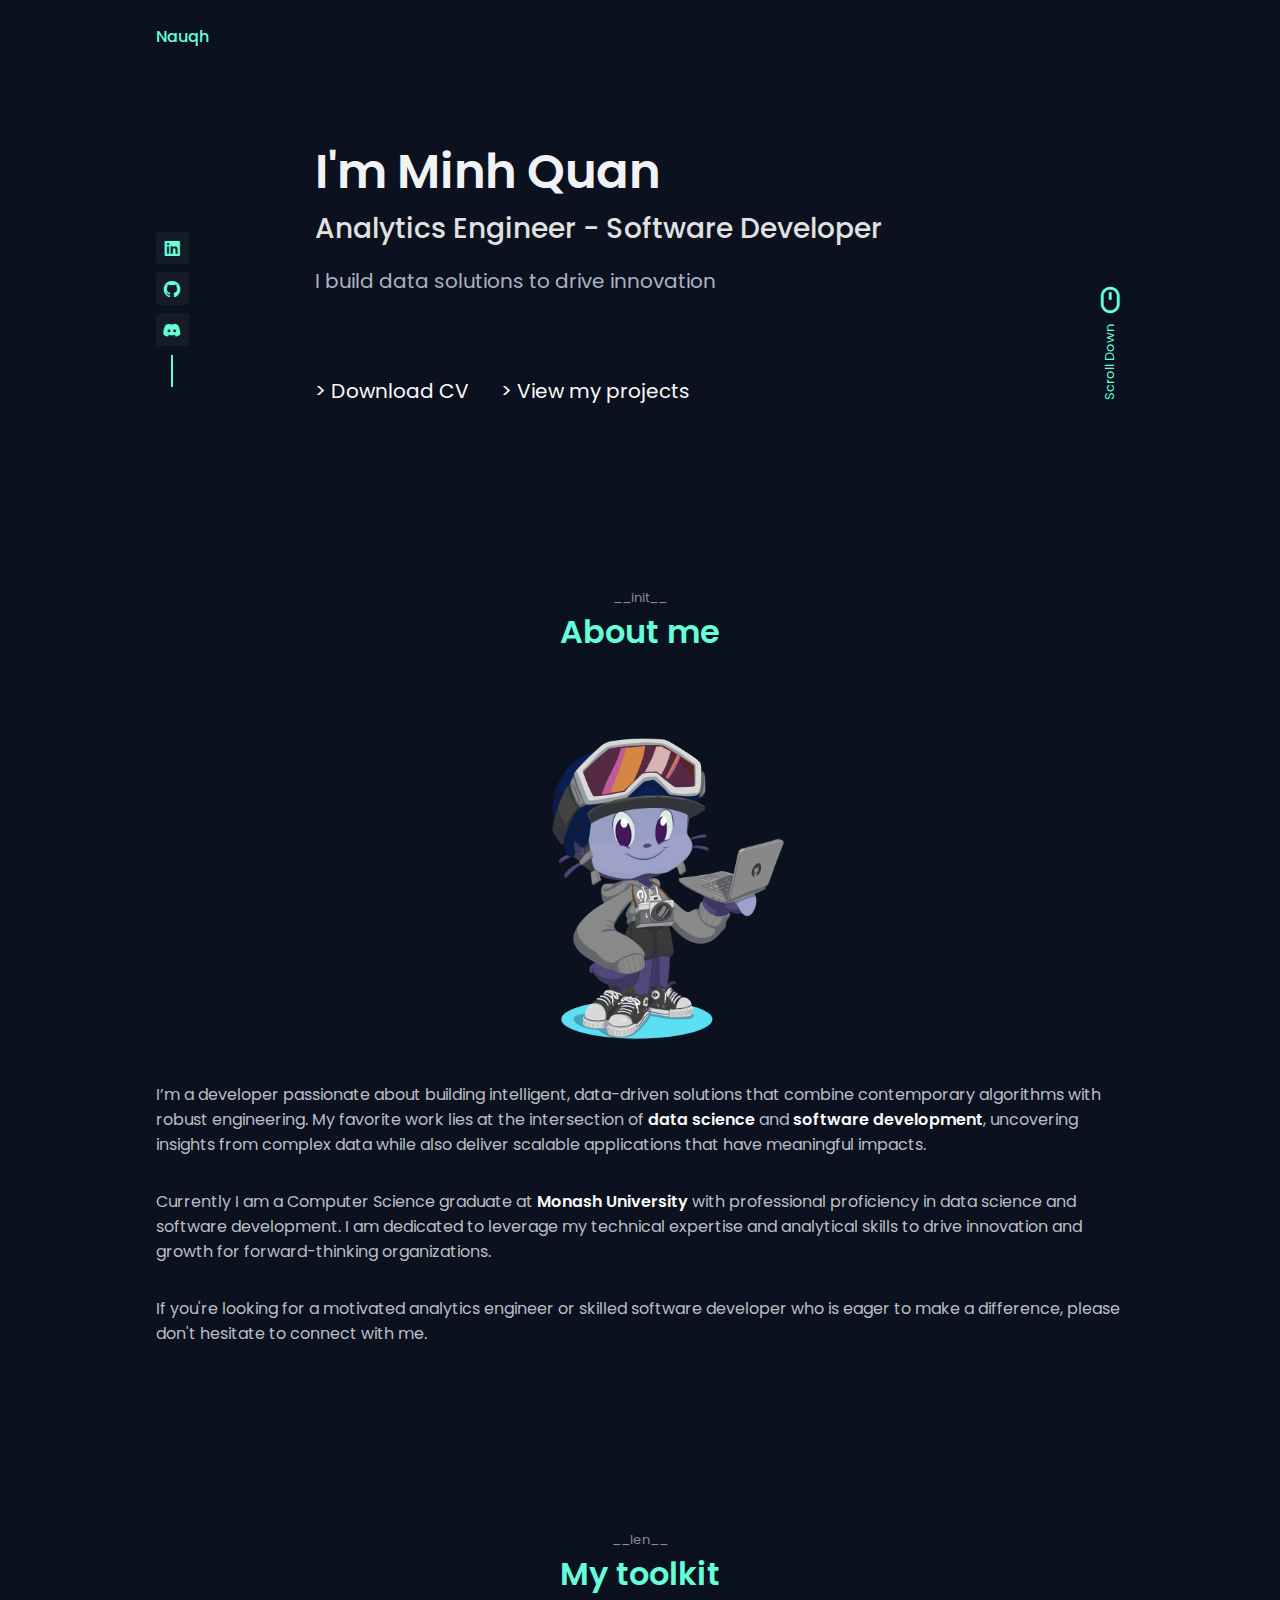
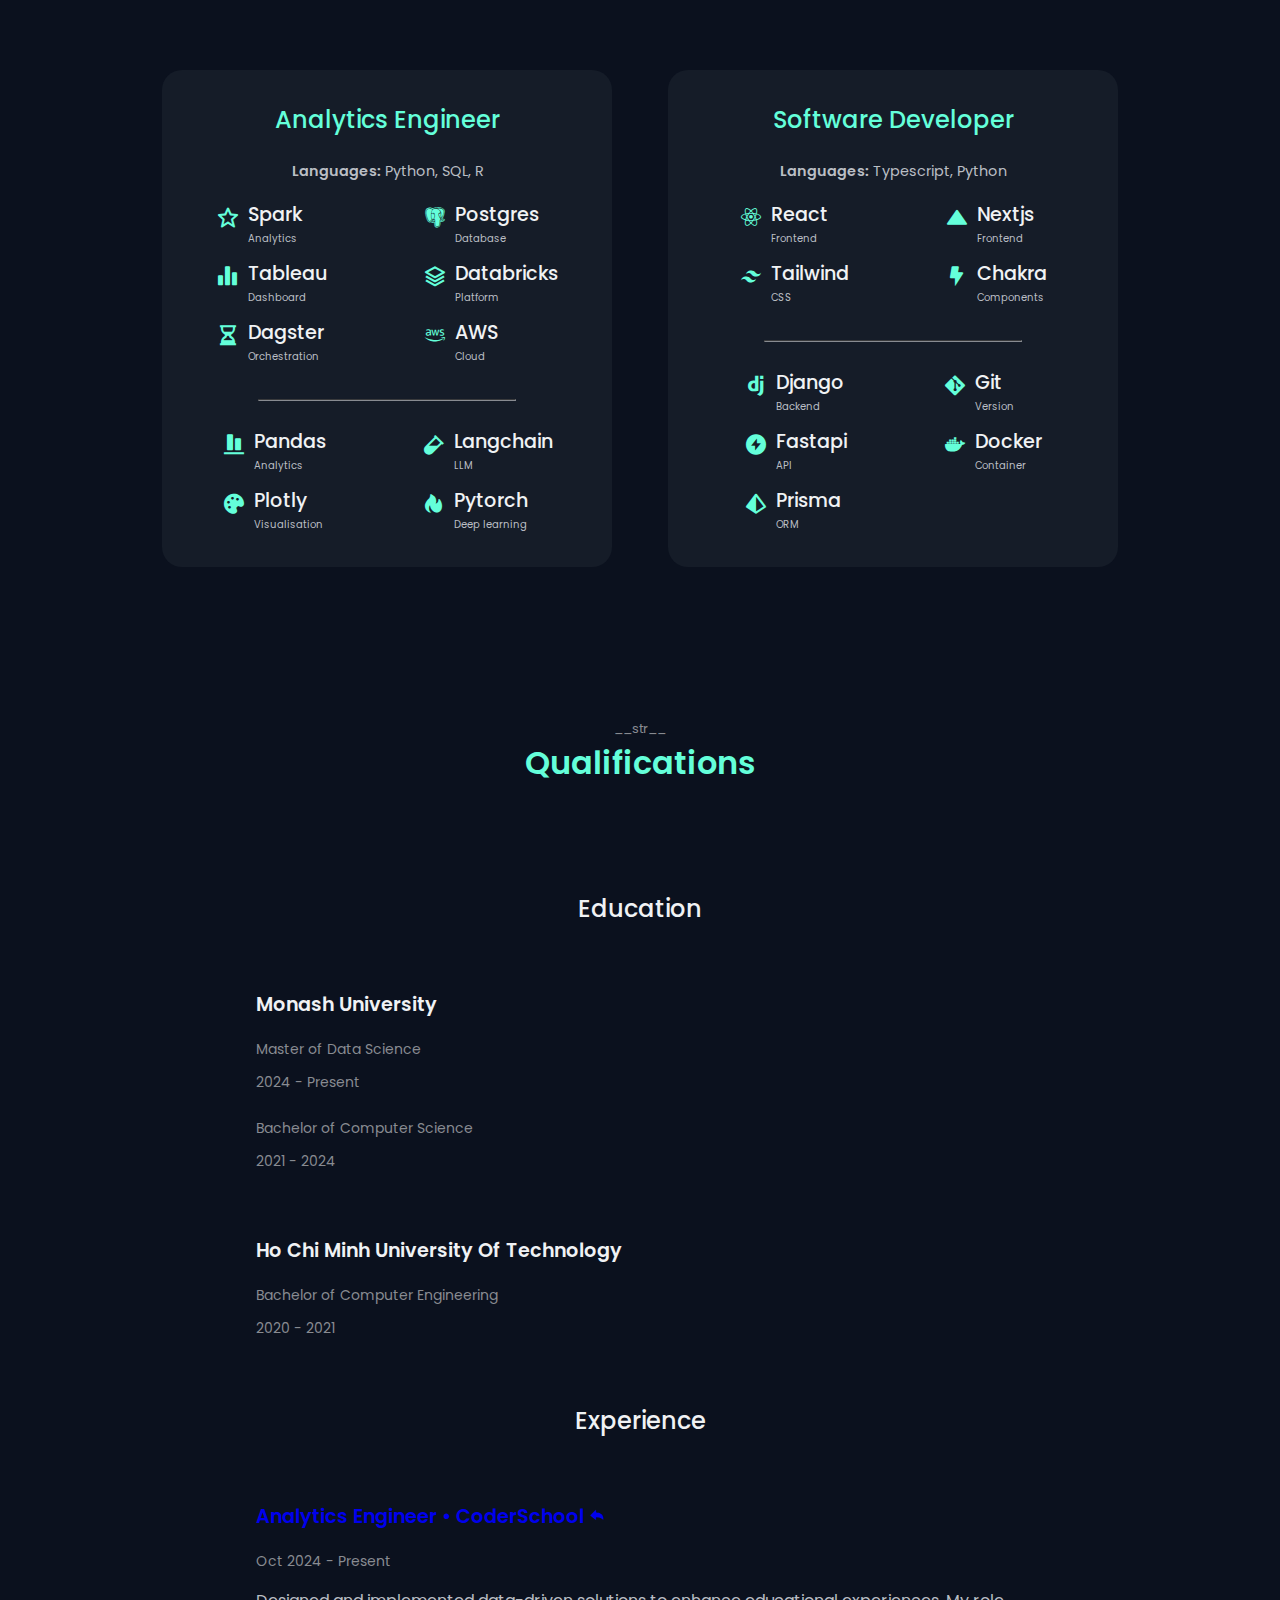
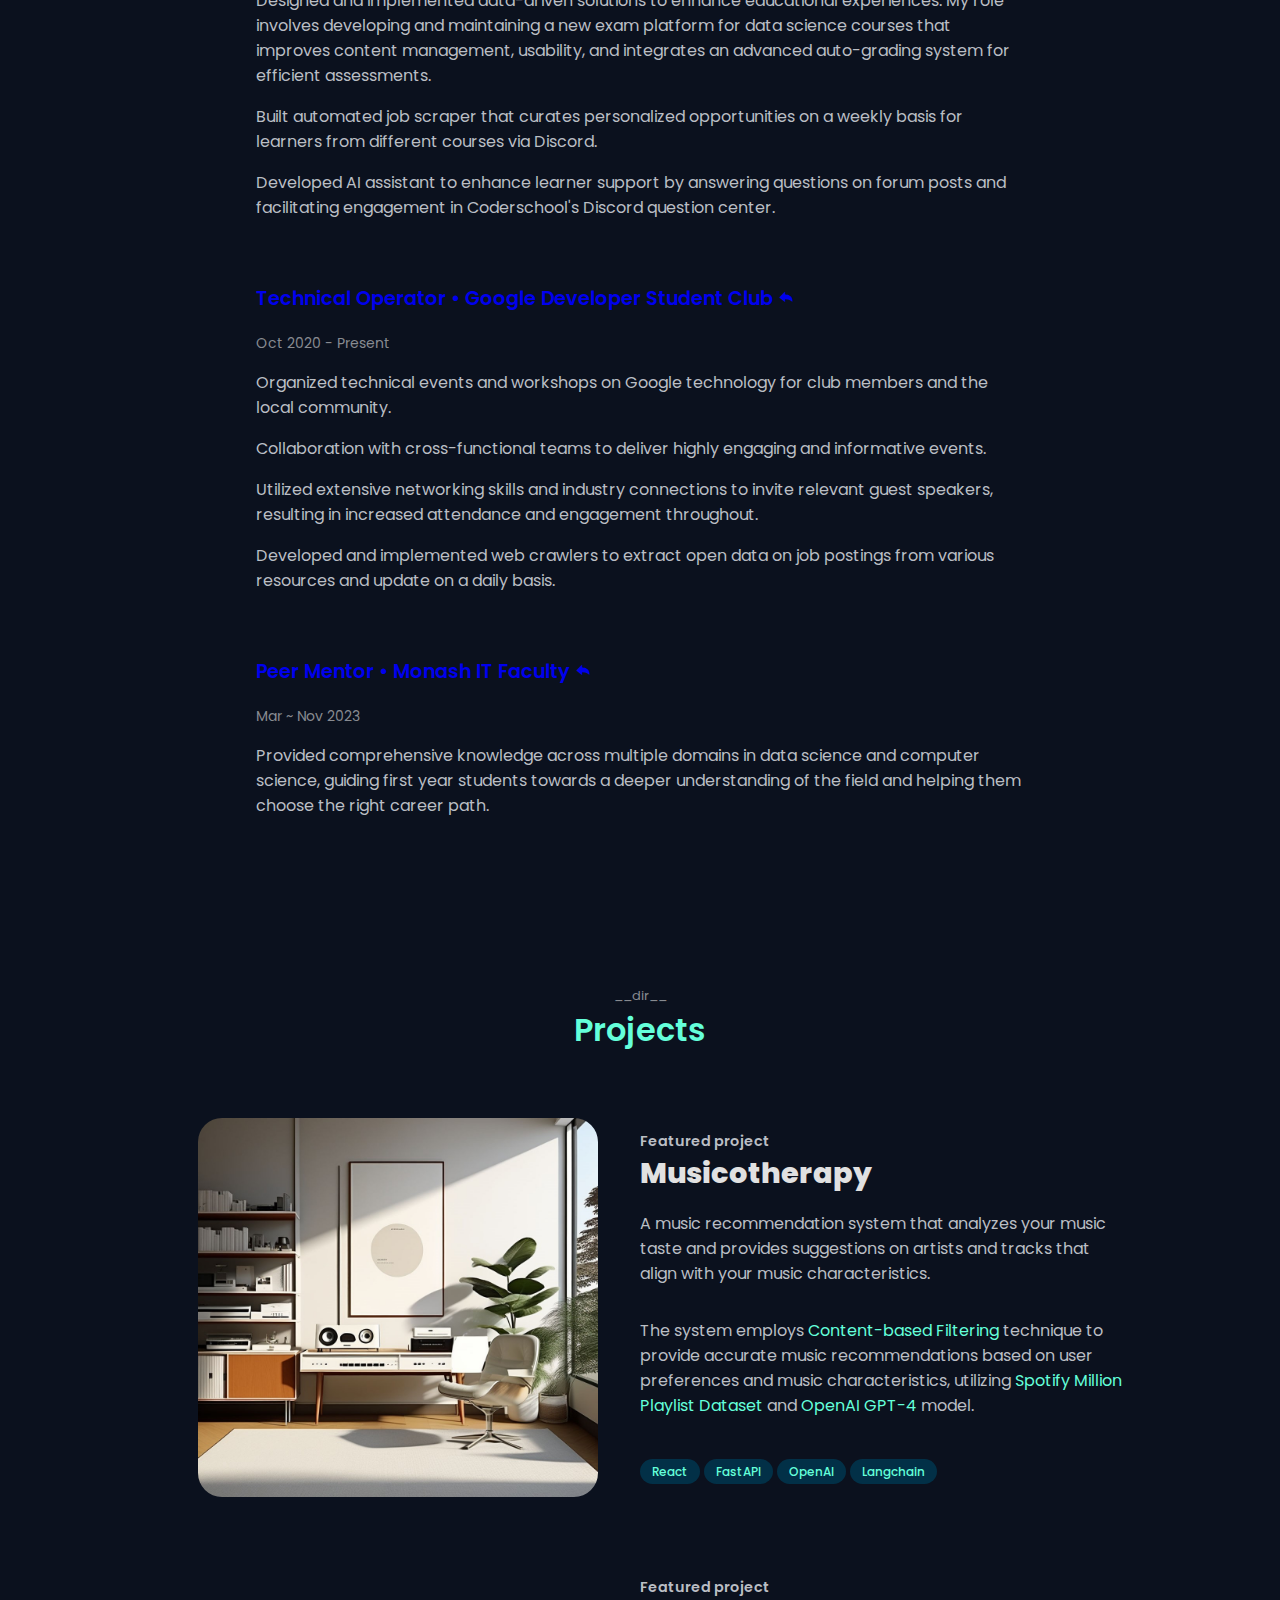
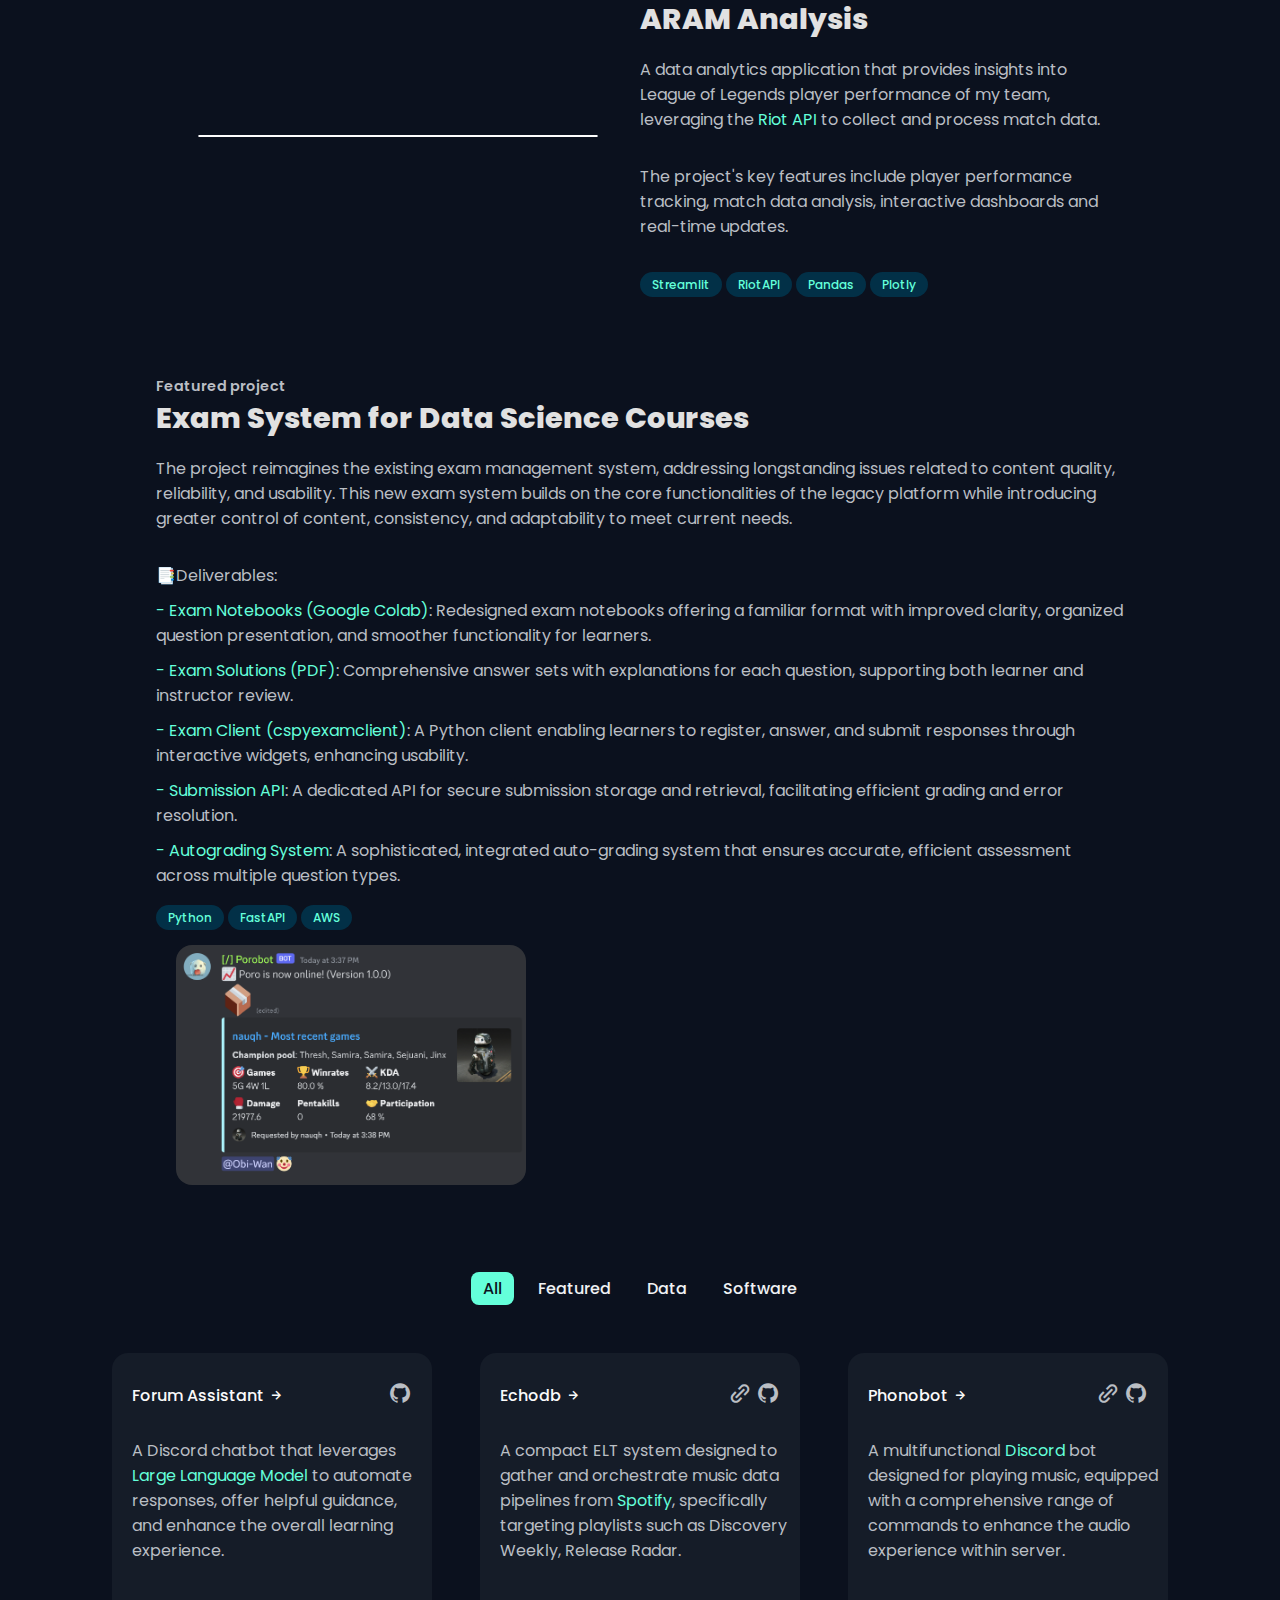
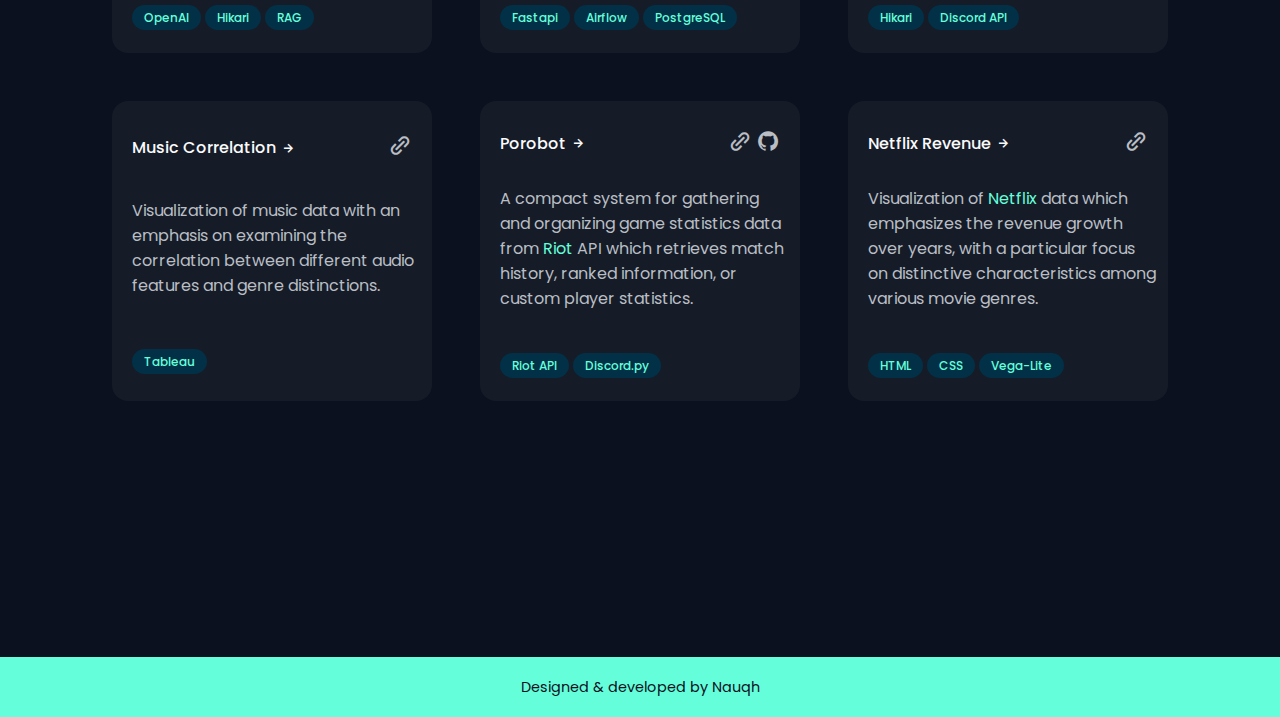
==== index.html @ 7119fd73 "feat(agent): add exam content" ====
<!DOCTYPE html>
<html lang="en">

<head>
    <meta charset="UTF-8">
    <meta name="viewport" content="width=device-width, initial-scale=1.0">

    <!--=============== FAVICON ===============-->
    <link rel="shortcut icon" href="assets/img/favicon.png" type="image/x-icon">

    <!--=============== BOXICONS ===============-->
    <link href='https://unpkg.com/boxicons@2.1.4/css/boxicons.min.css' rel='stylesheet'>

    <!--=============== SWIPER CSS ===============-->
    <link rel="stylesheet" href="assets/css/swiper-bundle.min.css">

    <!--=============== CSS ===============-->
    <link rel="stylesheet" href="assets/css/styles.css">

    <title> Nauqh </title>
</head>

<body>
    <!--=============== HEADER ===============-->
    <header class="header" id="header">
        <nav class="nav container">
            <a href="index.html" class="nav__logo">
                Nauqh
            </a>
        </nav>
    </header>

    <!--=============== MAIN ===============-->
    <main class="main">
        <!--=============== HOME ===============-->
        <section class="home section" id="home">
            <div class="home__container container grid">
                <div class="home__data">
                    <h1 class="home__name">I'm Minh Quan</h1>
                    <h3 class="home__education">Analytics Engineer - Software Developer</h3>
                    <span class="home__quote">I build data solutions to drive innovation
                    </span>

                    <div class="home__buttons">
                        <a download="" href="assets/pdf/resume.pdf" class="button-link">
                            > Download CV
                        </a>
                        <a href="https://github.com/nauqh" class="button-link">> View my projects</a>
                    </div>
                </div>

                <div class="home__social">
                    <a href="https://www.linkedin.com/in/nauqh/" target="_blank" class="home__social-link">
                        <i class='bx bxl-linkedin-square'></i>
                    </a>
                    <a href="https://github.com/nauqh" target="_blank" class="home__social-link">
                        <i class='bx bxl-github'></i>
                    </a>
                    <a href="https://discord.com/users/815706256463364116" class="home__social-link">
                        <i class='bx bxl-discord-alt'></i>
                    </a>
                </div>

                <a href="#about" class="home__scroll">
                    <i class='bx bx-mouse home__scroll-icon'></i>
                    <span class="home__scroll-name">Scroll Down</span>
                </a>
            </div>
        </section>

        <!--=============== ABOUT ===============-->
        <section class="about section" id="about">
            <span class="section__subtitle">__init__</span>
            <h2 class="section__title">About me</h2>

            <div class="about__container2 container grid">
                <img src="assets/img/octocat.png" alt="" class="about__img">

                <div class="about__data">
                    <!-- <div class="about__info">
                        <div class="about__box">
                            <a href="https://gdsc.community.dev/monash-university/">
                                <i class='bx bx-code about__icon'></i>
                            </a>

                            <h3 class="about__title">Experience</h3>
                            <span class="about__subtitle">GDSC Member</span>
                        </div>

                        <div class="about__box">
                            <i class='bx bx-buildings about__icon'></i>
                            <h3 class="about__title">Education</h3>
                            <span class="about__subtitle">Monash University</span>
                        </div>

                        <div class="about__box">
                            <i class='bx bxl-discord-alt about__icon'></i>
                            <h3 class="about__title">Community</h3>
                            <span class="about__subtitle">Discord Moderator</span>
                        </div>
                    </div> -->
                    <p class="about__description">
                        I’m a developer passionate about building intelligent, data-driven solutions that combine
                        contemporary algorithms with robust engineering. My favorite work lies at the
                        intersection of <span style="color:#fafafa;font-weight:600">data science</span> and <span
                            style="color:#fafafa;font-weight:600"> software development</span>,
                        uncovering insights from complex data while also deliver scalable applications that have
                        meaningful impacts.
                    </p>
                    <p class="about__description">
                        Currently I am a Computer Science graduate at <span style="color:#fafafa;font-weight:600">Monash
                            University</span> with professional proficiency in
                        data science and
                        software development. I am dedicated to leverage my technical expertise and analytical skills to
                        drive innovation and growth for forward-thinking organizations.
                    </p>
                    <p class="about__description">
                        If you're looking for a motivated analytics engineer or skilled software developer who is eager
                        to make a difference, please don't hesitate to connect with me.
                    </p>

                    <!-- <a href="" class="button">Contact Me</a> -->
                </div>
            </div>
        </section>

        <!--=============== SKILLS ===============-->
        <section class="skills section" id="skills">
            <span class="section__subtitle">__len__</span>
            <h2 class="section__title">My toolkit</h2>

            <div class="skills__container container grid">
                <div class="skills__content">
                    <h3 class="skills__title">Analytics Engineer</h3>
                    <p style="margin-bottom: 1.5rem; font-size: 0.9rem; text-align: center"><span
                            style="font-weight: 600;">Languages:</span> Python, SQL, R
                    </p>
                    <div class="skills__box">
                        <div class="skills__group">
                            <div class="skills__data">
                                <i class='bx bx-star check-icon'></i>
                                <div>
                                    <h3 class="skills__name">Spark</h3>
                                    <span class="skills__level">Analytics</span>
                                </div>
                            </div>

                            <div class="skills__data">
                                <i class='bx bxs-bar-chart-alt-2 check-icon'></i>

                                <div>
                                    <h3 class="skills__name">Tableau</h3>
                                    <span class="skills__level">Dashboard</span>
                                </div>
                            </div>

                            <div class="skills__data">
                                <i class='bx bxs-hourglass check-icon'></i>
                                <div>
                                    <h3 class="skills__name">Dagster</h3>
                                    <span class="skills__level">Orchestration</span>
                                </div>
                            </div>
                        </div>

                        <div class="skills__group">
                            <div class="skills__data">
                                <i class='bx bxl-postgresql check-icon'></i>
                                <div>
                                    <h3 class="skills__name">Postgres</h3>
                                    <span class="skills__level">Database</span>
                                </div>
                            </div>
                            <div class="skills__data">
                                <i class='bx bx-layer check-icon'></i>
                                <div>
                                    <h3 class="skills__name">Databricks</h3>
                                    <span class="skills__level">Platform</span>
                                </div>
                            </div>
                            <div class="skills__data">
                                <i class='bx bxl-aws check-icon'></i>
                                <div>
                                    <h3 class="skills__name">AWS</h3>
                                    <span class="skills__level">Cloud</span>
                                </div>
                            </div>
                        </div>
                    </div>
                    <hr style="margin: 2rem; border-color: var(--text-color-light);">
                    <div class="skills__box">
                        <div class="skills__group">
                            <div class="skills__data">
                                <i class='bx bxs-objects-vertical-bottom check-icon'></i>
                                <div>
                                    <h3 class="skills__name">Pandas</h3>
                                    <span class="skills__level">Analytics</span>
                                </div>
                            </div>

                            <div class="skills__data">
                                <i class='bx bxs-palette check-icon'></i>
                                <div>
                                    <h3 class="skills__name">Plotly</h3>
                                    <span class="skills__level">Visualisation</span>
                                </div>
                            </div>
                        </div>

                        <div class="skills__group">

                            <div class="skills__data">
                                <i class='bx bxs-vial check-icon'></i>
                                <div>
                                    <h3 class="skills__name">Langchain</h3>
                                    <span class="skills__level">LLM</span>
                                </div>
                            </div>

                            <div class="skills__data">
                                <i class='bx bxs-hot check-icon'></i>
                                <div>
                                    <h3 class="skills__name">Pytorch</h3>
                                    <span class="skills__level">Deep learning</span>
                                </div>
                            </div>

                        </div>
                    </div>
                </div>

                <div class="skills__content">
                    <h3 class="skills__title">Software Developer</h3>
                    <p style="margin-bottom: 1.5rem; font-size: 0.9rem; text-align: center"><span
                            style="font-weight: 600;">Languages:</span> Typescript, Python
                    </p>

                    <div class="skills__box">
                        <div class="skills__group">
                            <div class="skills__data">
                                <i class='bx bxl-react check-icon'></i>
                                <div>
                                    <h3 class="skills__name">React</h3>
                                    <span class="skills__level">Frontend</span>
                                </div>
                            </div>
                            <div class="skills__data">
                                <i class='bx bxl-tailwind-css check-icon'></i>
                                <div>
                                    <h3 class="skills__name">Tailwind</h3>
                                    <span class="skills__level">CSS</span>
                                </div>
                            </div>
                        </div>

                        <div class="skills__group">
                            <div class="skills__data">
                                <i class='bx bxs-up-arrow check-icon'></i>
                                <div>
                                    <h3 class="skills__name">Nextjs</h3>
                                    <span class="skills__level">Frontend</span>
                                </div>
                            </div>
                            <div class="skills__data">
                                <i class='bx bxs-bolt check-icon'></i>
                                <div>
                                    <h3 class="skills__name">Chakra</h3>
                                    <span class="skills__level">Components</span>
                                </div>
                            </div>
                        </div>
                    </div>
                    <hr style="margin: 2rem; border-color: var(--text-color-light);">
                    <div class="skills__box">
                        <div class="skills__group">
                            <div class="skills__data">
                                <i class='bx bxl-django check-icon'></i>

                                <div>
                                    <h3 class="skills__name">Django</h3>
                                    <span class="skills__level">Backend</span>
                                </div>
                            </div>

                            <div class="skills__data">
                                <i class='bx bxs-bolt-circle check-icon'></i>
                                <div>
                                    <h3 class="skills__name">Fastapi</h3>
                                    <span class="skills__level">API</span>
                                </div>
                            </div>
                            <div class="skills__data">
                                <i class='bx bxs-pyramid check-icon'></i>
                                <div>
                                    <h3 class="skills__name">Prisma</h3>
                                    <span class="skills__level">ORM</span>
                                </div>
                            </div>
                        </div>

                        <div class="skills__group">
                            <div class="skills__data">
                                <i class='bx bxl-git check-icon'></i>
                                <div>
                                    <h3 class="skills__name">Git</h3>
                                    <span class="skills__level">Version</span>
                                </div>
                            </div>

                            <div class="skills__data">
                                <i class='bx bxl-docker check-icon'></i>
                                <div>
                                    <h3 class="skills__name">Docker</h3>
                                    <span class="skills__level">Container</span>
                                </div>
                            </div>
                        </div>
                    </div>
                </div>
            </div>
        </section>

        <!--=============== SERVICES ===============-->
        <!-- <section class="services section">
            <span class="section__subtitle">__repr__</span>
            <h2 class="section__title">Skills</h2>

            <div class="services__container container grid">
                <div class="services__card">
                    <h3 class="services__title">Data<br> Management</h3>

                    <span class="services__button">
                        See more <i class='bx bx-right-arrow-alt services__icon'></i>
                    </span>

                    <div class="services__modal">
                        <div class="services__modal-content">
                            <i class='bx bx-x services__modal-close'></i>

                            <h3 class="services__modal-title">Data Management</h3>
                            <p class="services__modal-description">
                                Data harvesting, cleaning and reshaping. Development of automated workflows.
                            </p>

                            <ul class="services__modal-list">
                                <li class="services__modal-item">
                                    <i class='bx bx-check services__modal-icon'></i>
                                    <p class="services__modal-info">
                                        Harvest data from different sources like APIs, SQL databases or messy Excel
                                        spreadsheets
                                    </p>
                                </li>

                                <li class="services__modal-item">
                                    <i class='bx bx-check services__modal-icon'></i>
                                    <p class="services__modal-info">
                                        Reformat and reshape data to make further analyses easier
                                    </p>
                                </li>

                                <li class="services__modal-item">
                                    <i class='bx bx-check services__modal-icon'></i>
                                    <p class="services__modal-info">
                                        Clean datasets removing outliers and abberant data
                                    </p>
                                </li>

                                <li class="services__modal-item">
                                    <i class='bx bx-check services__modal-icon'></i>
                                    <p class="services__modal-info">
                                        Create reproducible data preparation workflows
                                    </p>
                                </li>

                                <li class="services__modal-item">
                                    <i class='bx bx-check services__modal-icon'></i>
                                    <p class="services__modal-info">
                                        Automatize the creation of data related reports
                                    </p>
                                </li>
                            </ul>
                        </div>
                    </div>
                </div>

                <div class="services__card">
                    <h3 class="services__title">Data<br> Modeling</h3>

                    <span class="services__button">
                        See more <i class='bx bx-right-arrow-alt services__icon'></i>
                    </span>

                    <div class="services__modal">
                        <div class="services__modal-content">
                            <i class='bx bx-x services__modal-close'></i>

                            <h3 class="services__modal-title">Data Modeling</h3>
                            <p class="services__modal-description">
                                Data exploration, application of statistical methods, reproducible data analysis.
                            </p>

                            <ul class="services__modal-list">
                                <li class="services__modal-item">
                                    <i class='bx bx-check services__modal-icon'></i>
                                    <p class="services__modal-info">
                                        Exploratory analysis of a dataset.
                                    </p>
                                </li>

                                <li class="services__modal-item">
                                    <i class='bx bx-check services__modal-icon'></i>
                                    <p class="services__modal-info">
                                        Creation of clean and reproducible reports using R Markdown.
                                    </p>
                                </li>

                                <li class="services__modal-item">
                                    <i class='bx bx-check services__modal-icon'></i>
                                    <p class="services__modal-info">
                                        Application of statistical methods on your dataset.
                                    </p>
                                </li>

                                <li class="services__modal-item">
                                    <i class='bx bx-check services__modal-icon'></i>
                                    <p class="services__modal-info">
                                        Creation of custom scripts for analysing your data automatically.
                                    </p>
                                </li>

                                <li class="services__modal-item">
                                    <i class='bx bx-check services__modal-icon'></i>
                                    <p class="services__modal-info">
                                        Design and mockups of products for companies.
                                    </p>
                                </li>
                            </ul>
                        </div>
                    </div>
                </div>

                <div class="services__card">
                    <h3 class="services__title">Data<br> Visualization</h3>

                    <span class="services__button">
                        See more <i class='bx bx-right-arrow-alt services__icon'></i>
                    </span>

                    <div class="services__modal">
                        <div class="services__modal-content">
                            <i class='bx bx-x services__modal-close'></i>

                            <h3 class="services__modal-title">Data Visualization</h3>
                            <p class="services__modal-description">
                                Creation of static and interactive dataviz and dashboards, review of scientific figures.
                            </p>

                            <ul class="services__modal-list">
                                <li class="services__modal-item">
                                    <i class='bx bx-check services__modal-icon'></i>
                                    <p class="services__modal-info">
                                        Creation and review of graphs for scientific publication.
                                    </p>
                                </li>

                                <li class="services__modal-item">
                                    <i class='bx bx-check services__modal-icon'></i>
                                    <p class="services__modal-info">
                                        Development of data application using <u>Python</u> and <u>Streamlit</u>.
                                    </p>
                                </li>

                                <li class="services__modal-item">
                                    <i class='bx bx-check services__modal-icon'></i>
                                    <p class="services__modal-info">
                                        Creation of custom data visualization for the web using <u>Tableau</u>.
                                    </p>
                                </li>

                                <li class="services__modal-item">
                                    <i class='bx bx-check services__modal-icon'></i>
                                    <p class="services__modal-info">
                                        Visualization of streaming data.
                                    </p>
                                </li>

                                <li class="services__modal-item">
                                    <i class='bx bx-check services__modal-icon'></i>
                                    <p class="services__modal-info">
                                        Dashboard creation for real time data analysis.
                                    </p>
                                </li>
                            </ul>
                        </div>
                    </div>
                </div>

                <div class="services__card">
                    <h3 class="services__title">Backend <br> Development</h3>

                    <span class="services__button">
                        See more <i class='bx bx-right-arrow-alt services__icon'></i>
                    </span>

                    <div class="services__modal">
                        <div class="services__modal-content">
                            <i class='bx bx-x services__modal-close'></i>

                            <h3 class="services__modal-title">Backend Development</h3>
                            <p class="services__modal-description">
                                Service with more than 3 years of experience.
                                Providing quality work to clients and companies.
                            </p>

                            <ul class="services__modal-list">
                                <li class="services__modal-item">
                                    <i class='bx bx-check services__modal-icon'></i>
                                    <p class="services__modal-info">
                                        I develop the user interface.
                                    </p>
                                </li>

                                <li class="services__modal-item">
                                    <i class='bx bx-check services__modal-icon'></i>
                                    <p class="services__modal-info">
                                        Web page development.
                                    </p>
                                </li>

                                <li class="services__modal-item">
                                    <i class='bx bx-check services__modal-icon'></i>
                                    <p class="services__modal-info">
                                        I create ux element interactions.
                                    </p>
                                </li>

                                <li class="services__modal-item">
                                    <i class='bx bx-check services__modal-icon'></i>
                                    <p class="services__modal-info">
                                        I position your company brand.
                                    </p>
                                </li>

                                <li class="services__modal-item">
                                    <i class='bx bx-check services__modal-icon'></i>
                                    <p class="services__modal-info">
                                        Design and mockups of products for companies.
                                    </p>
                                </li>
                            </ul>
                        </div>
                    </div>
                </div>
            </div>
        </section> -->


        <!--=============== Qualifications ===============-->
        <section class="qualification section" id="qualification">
            <span class="section__subtitle">__str__</span>
            <h2 class="section__title">Qualifications</h2>

            <div class="qualification__container container section__border">
                <!--==================== QUALIFICATION 1 ====================-->
                <div class="qualification__content">
                    <h3 class="qualification__title">
                        Education
                    </h3>

                    <div class="qualification__info">
                        <div class="qualification__card">
                            <h3 class="qualification__name">
                                Monash University
                            </h3>
                            <span class="qualification__country">Master of Data Science</span>
                            <span class="qualification__year">2024 - Present</span>
                            <br>
                            <span class="qualification__country">Bachelor of Computer Science</span>
                            <span class="qualification__year">2021 - 2024</span>
                        </div>

                        <div class="qualification__card">
                            <h3 class="qualification__name">
                                Ho Chi Minh University Of Technology
                            </h3>
                            <span class="qualification__country">Bachelor of Computer Engineering</span>
                            <span class="qualification__year">2020 - 2021</span>
                        </div>
                    </div>
                </div>

                <!--==================== QUALIFICATION 2 ====================-->
                <div class="qualification__content">
                    <h3 class="qualification__title">
                        Experience
                    </h3>

                    <div class="qualification__info">
                        <div class="qualification__card">
                            <h3 class="qualification__name">
                                <a href="https://www.coderschool.vn/">
                                    Analytics Engineer • CoderSchool
                                    <i class='bx bxs-share work__icon'></i>
                                </a>
                            </h3>
                            <span class="qualification__year">Oct 2024 - Present</span>
                            <p>
                                Designed and implemented data-driven solutions to enhance educational experiences. My
                                role involves developing and maintaining a new exam platform for data science courses
                                that improves content management, usability, and integrates an advanced auto-grading
                                system for efficient assessments.

                            </p>
                            <p>
                                Built automated job scraper that curates personalized opportunities on a weekly basis
                                for learners from different courses via Discord.
                            </p>
                            <p>
                                Developed AI assistant to enhance learner support by answering questions on forum posts
                                and facilitating engagement in Coderschool's Discord question center.
                            </p>
                        </div>

                        <div class="qualification__card">
                            <h3 class="qualification__name">
                                <a
                                    href="https://gdg.community.dev/gdg-on-campus-monash-university-melbourne-australia/">
                                    Technical Operator • Google Developer Student Club
                                    <i class='bx bxs-share work__icon'></i>
                                </a>
                            </h3>
                            <span class="qualification__year">Oct 2020 - Present</span>
                            <p>Organized technical events and workshops on Google technology for club members and the
                                local community.</p>
                            <p>Collaboration with cross-functional teams to deliver highly engaging and informative
                                events.</p>
                            <p>Utilized extensive networking skills and industry connections to invite relevant guest
                                speakers, resulting in increased attendance and engagement throughout.</p>
                            <p>Developed and implemented web crawlers to extract open data on job postings from various
                                resources and update on a daily basis.</p>
                        </div>



                        <div class="qualification__card">
                            <h3 class="qualification__name">
                                <a href="https://www.monash.edu/about/peer-mentoring">
                                    Peer Mentor • Monash IT Faculty
                                    <i class='bx bxs-share work__icon'></i>
                                </a>
                            </h3>
                            <span class="qualification__year">Mar ~ Nov 2023</span>
                            <p>
                                Provided comprehensive knowledge across multiple domains in data science and computer
                                science, guiding first year students towards a deeper understanding of the field and
                                helping them
                                choose the right career path.
                            </p>
                        </div>
                    </div>
                </div>
            </div>
        </section>

        <!--=============== WORK ===============-->
        <section class="work section" id="work">
            <span class="section__subtitle">__dir__</span>
            <h2 class="section__title">Projects</h2>

            <div class="work__featured-container">
                <div class="about__container container grid" style="margin-top: 4rem;" id="feature__container">
                    <img src="assets/img/vinyl.jpeg" alt="" class="featured__img">

                    <div class="about__data">
                        <div class="featured__info">
                            <span class="featured__subtitle">Featured project</span>
                            <a class="featured__title" href="https://musicotherapy.vercel.app/">Musicotherapy</a>
                        </div>

                        <p class="about__description">
                            A music recommendation system that analyzes your music taste and provides suggestions on
                            artists and tracks that align with your music characteristics.
                        </p>
                        <p class="about__description" style="margin-bottom: 2.5rem;">
                            The system employs <span style="color:#64ffda">Content-based Filtering</span> technique to
                            provide
                            accurate music recommendations based on user preferences and music characteristics,
                            utilizing <span style="color:#64ffda">Spotify Million Playlist Dataset</span> and <span
                                style="color:#64ffda">OpenAI GPT-4</span> model.
                        </p>
                        <div class=" work__tech-list">
                            <span class="work__tech">React</span>
                            <span class="work__tech">FastAPI</span>
                            <span class="work__tech">OpenAI</span>
                            <span class="work__tech">Langchain</span>
                        </div>
                    </div>
                </div>
            </div>

            <div class="work__featured-container">
                <div class="about__container container grid" style="margin-top: 4rem;" id="feature__container">
                    <img src="assets//img/hym.png" alt="" class="featured__img" style="border: 1px solid #fefefe">

                    <div class="about__data">
                        <div class="featured__info">
                            <span class="featured__subtitle">Featured project</span>
                            <a class="featured__title" href="https://hymaram.streamlit.app/">ARAM Analysis</a>
                        </div>

                        <p class="about__description" style="margin-bottom: 2rem;">
                            A data analytics application that provides insights into League of Legends player
                            performance of my team, leveraging the <span style="color:#64ffda">Riot API</span> to
                            collect and process match data.</p>
                        <p class="about__description" style="margin-bottom: 1.5 rem;">
                            The project's key features include player
                            performance tracking, match data analysis, interactive dashboards and real-time updates.
                        </p>
                        <div class=" work__tech-list">
                            <span class="work__tech">Streamlit</span>
                            <span class="work__tech">RiotAPI</span>
                            <span class="work__tech">Pandas</span>
                            <span class="work__tech">Plotly</span>
                        </div>
                    </div>
                </div>
            </div>

            <div class="work__featured-container">
                <div class="about__container container" style="margin-top: 4rem;" id="feature__container">

                    <div class="about__data">
                        <div class="featured__info">
                            <span class="featured__subtitle">Featured project</span>
                            <a class="featured__title" href="https://github.com/nauqh/csautograde">Exam System for Data
                                Science Courses</a>
                        </div>

                        <p class="about__description">
                            The project reimagines the existing exam management system, addressing longstanding issues
                            related to content quality, reliability, and usability. This new exam system builds on the
                            core functionalities of the legacy platform while introducing greater control of content,
                            consistency, and adaptability to meet current needs.
                        </p>

                        <ul style="text-align: left;">
                            <li style="margin-bottom: 10px;">📑Deliverables:</li>
                            <li style="margin-bottom: 10px;"><span style="color:#64ffda">- Exam Notebooks (Google
                                    Colab)</span>: Redesigned exam
                                notebooks offering a familiar format with
                                improved clarity, organized question presentation, and smoother functionality for
                                learners.</li>
                            <li style="margin-bottom: 10px;"><span style="color:#64ffda">- Exam Solutions (PDF)</span>:
                                Comprehensive answer sets
                                with
                                explanations for each question,
                                supporting both learner and instructor review.</li>
                            <li style="margin-bottom: 10px;"><span style="color:#64ffda">- Exam Client
                                    (cspyexamclient)</span>: A Python client
                                enabling learners to register, answer, and
                                submit responses through interactive widgets, enhancing usability.</li>
                            <li style="margin-bottom: 10px;"><span style="color:#64ffda">- Submission API</span>: A
                                dedicated API for secure
                                submission
                                storage and retrieval,
                                facilitating efficient grading and error resolution.</li>
                            <li style="margin-bottom: 10px;"><span style="color:#64ffda">- Autograding System</span>: A
                                sophisticated, integrated
                                auto-grading system that ensures
                                accurate, efficient assessment across multiple question types.</li>
                        </ul>
                        </p>
                        <div class=" work__tech-list">
                            <span class="work__tech">Python</span>
                            <span class="work__tech">FastAPI</span>
                            <span class="work__tech">AWS</span>
                        </div>
                    </div>

                    <img src="assets/img/sample2.png" alt="" class="featured__img2">
                    <img src="assets/img/sample.png" alt="" class="featured__img2">

                </div>
            </div>



            <div class="work__filters">
                <span class="work__item active-work" data-filter='all'>All</span>
                <span class="work__item" data-filter='.web'>Featured</span>
                <span class="work__item" data-filter='.movil'>Data</span>
                <span class="work__item" data-filter='.design'>Software</span>
            </div>

            <div class="work__container container grid">

                <div class="work__card mix web movil card-flex">
                    <div class="work__card-title">
                        <a href="https://github.com/nauqh/ti" target="_blank" class="work__button">
                            Forum Assistant <i class='bx bx-right-arrow-alt work__icon'></i>
                        </a>
                        <div class="">
                            <a class="title-icon" href="https://github.com/nauqh/ti"><i class='bx bxl-github'></i></a>
                        </div>
                    </div>
                    <p class="work__description"">
                        A Discord chatbot that leverages <span style=" color: #64ffda;">Large Language
                        Model</span> to automate responses, offer helpful guidance, and enhance the overall learning
                        experience.
                    </p>
                    <div class=" work__tech-list">
                        <span class="work__tech">OpenAI</span>
                        <span class="work__tech">Hikari</span>
                        <span class="work__tech">RAG</span>
                    </div>
                </div>


                <div class="work__card mix movil card-flex">
                    <div class="work__card-title">
                        <a href="https://github.com/nauqh/Echodb-app" target="_blank" class="work__button">
                            Echodb <i class='bx bx-right-arrow-alt work__icon'></i>
                        </a>
                        <div class="">
                            <a class="title-icon" href="error.html"><i class='bx bx-link-alt'></i></a>
                            <a class="title-icon" href="error.html"><i class='bx bxl-github'></i></a>
                        </div>
                    </div>
                    <p class="work__description"">A compact ELT system designed to  gather and orchestrate music data pipelines from <span style="
                        color: #64ffda;">Spotify</span>, specifically targeting playlists such as Discovery Weekly,
                        Release
                        Radar.</p>
                    <div class=" work__tech-list">
                        <span class="work__tech">Fastapi</span>
                        <span class="work__tech">Airflow</span>
                        <span class="work__tech">PostgreSQL</span>
                    </div>
                </div>

                <div class=" work__card mix web design card-flex">
                    <div class="work__card-title">
                        <a href="https://github.com/nauqh/Ashema" target="_blank" class="work__button">
                            Phonobot <i class='bx bx-right-arrow-alt work__icon'></i>
                        </a>
                        <div class="">
                            <a class="title-icon" href=""><i class='bx bx-link-alt'></i></a>
                            <a class="title-icon" href=""><i class='bx bxl-github'></i></a>
                        </div>
                    </div>
                    <p class="work__description"">
                    A multifunctional <span style=" color: #64ffda;">Discord</span> bot designed for playing music,
                        equipped with a comprehensive range of commands to enhance the audio experience within
                        server.
                    </p>
                    <div class=" work__tech-list">
                        <span class="work__tech">Hikari</span>
                        <span class="work__tech">Discord API</span>
                    </div>
                </div>

                <div class="work__card mix web movil card-flex">
                    <div class="work__card-title">
                        <a href="https://public.tableau.com/views/Musicdashboard_16932136545670/Dashboard?:language=en-US&:display_count=n&:origin=viz_share_link"
                            target="_blank" class="work__button">
                            Music Correlation <i class='bx bx-right-arrow-alt work__icon'></i>
                        </a>
                        <div class="">
                            <a class="title-icon" href=""><i class='bx bx-link-alt'></i></a>
                        </div>
                    </div>
                    <p class="work__description"">Visualization of music data with an emphasis on examining the correlation between different audio features and genre distinctions.</p>
                        <div class=" work__tech-list">
                        <span class="work__tech">Tableau</span>
                </div>
            </div>

            <div class=" work__card mix design card-flex">
                <div class="work__card-title">
                    <a href="https://nauqh.github.io/porodocs/" target="_blank" class="work__button">
                        Porobot <i class='bx bx-right-arrow-alt work__icon'></i>
                    </a>

                    <div class="">
                        <a class="title-icon" href="https://nauqh.github.io/porodocs/"><i
                                class='bx bx-link-alt'></i></a>
                        <a class="title-icon" href="https://github.com/nauqh/RiotAPI" target="_blank"><i
                                class='bx bxl-github'></i></a>
                    </div>
                </div>

                <p class="work__description"">A compact system for gathering and organizing game statistics data from <span style="
                    color: #64ffda;">Riot</span> API which retrieves match history, ranked
                    information, or custom player statistics.</p>
                <div class=" work__tech-list">
                    <span class="work__tech">Riot API</span>
                    <span class="work__tech">Discord.py</span>
                </div>
            </div>

            <div class="work__card mix movil card-flex">
                <div class="work__card-title">
                    <a href="https://nauqh.github.io/FIT3179-Data-Visualization-II/" target="_blank"
                        class="work__button">
                        Netflix Revenue <i class='bx bx-right-arrow-alt work__icon'></i>
                    </a>

                    <div class="">
                        <a class="title-icon" target="_blank"
                            href="https://github.com/nauqh/FIT3179-Data-Visualization-II"><i
                                class='bx bx-link-alt'></i></a>
                    </div>
                </div>

                <p class="work__description"">
                        Visualization of <span style=" color: #64ffda;">Netflix</span> data which emphasizes the
                    revenue growth over years, with a particular focus on distinctive characteristics among various
                    movie genres.
                </p>
                <div class=" work__tech-list">
                    <span class="work__tech">HTML</span>
                    <span class="work__tech">CSS</span>
                    <span class="work__tech">Vega-Lite</span>
                </div>
            </div>
            </div>
        </section>
    </main>

    <!--=============== FOOTER ===============-->
    <footer class="footer">
        <div class="footer__container container">
            <span class="footer__copy">
                Designed & developed by <a href="index.html">Nauqh</a>
            </span>
        </div>
    </footer>

    <!--=============== SCROLLREVEAL ===============-->
    <script src="assets/js/scrollreveal.min.js"></script>

    <!--=============== SWIPER JS ===============-->
    <script src="assets/js/swiper-bundle.min.js"></script>

    <!--=============== MIXITUP FILTER ===============-->
    <script src="assets/js/mixitup.min.js"></script>

    <!--=============== MAIN JS ===============-->
    <script src="assets/js/main.js"></script>

    <script src="https://platform.linkedin.com/badges/js/profile.js" async defer type="text/javascript"></script>
</body>

</html>
---- assets/css/styles.css ----
/*=============== GOOGLE FONTS ===============*/
@import url("https://fonts.googleapis.com/css2?family=Poppins:wght@400;500;600;800&display=swap");
@import url("https://fonts.googleapis.com/css2?family=Nanum+Pen+Script&display=swap");

/*=============== VARIABLES CSS ===============*/
:root {
	--header-height: 3.5rem;
	--first-hue: 250;
	--sat: 66%;
	--lig: 75%;
	--second-hue: 219;

	--first-color: #64ffda;
	--first-color-alt: #99d98c;
	--title-color: hsl(var(--second-hue), 15%, 95%);

	--text-color: hsl(var(--second-hue), 8%, 75%);
	--text-color-light: hsl(var(--second-hue), 4%, 55%);
	--body-color: hsl(var(--second-hue), 48%, 8%);
	--container-color: #151c28;

	/*========== Font and typography ==========*/
	--body-font: "Poppins", sans-serif;
	--biggest-font-size: 1.75rem;
	--h1-font-size: 1.5rem;
	--h2-font-size: 1.25rem;
	--h3-font-size: 1rem;
	--normal-font-size: 0.938rem;
	--small-font-size: 0.813rem;
	--smaller-font-size: 0.75rem;
	--tiny-font-size: 0.625rem;

	/*========== Font weight ==========*/
	--font-medium: 500;
	--font-semibold: 600;

	/*========== z index ==========*/
	--z-tooltip: 10;
	--z-fixed: 100;
	--z-modal: 1000;
}

/* Responsive typography */
@media screen and (min-width: 968px) {
	:root {
		--biggest-font-size: 2.5rem;
		--h1-font-size: 2.25rem;
		--h2-font-size: 1.5rem;
		--h3-font-size: 1.25rem;
		--normal-font-size: 1rem;
		--small-font-size: 0.875rem;
		--smaller-font-size: 0.813rem;
	}
}

/*=============== BASE ===============*/
* {
	box-sizing: border-box;
	padding: 0;
	margin: 0;
}

html {
	scroll-behavior: smooth;
}

body,
button,
input,
textarea {
	font-family: var(--body-font);
	font-size: var(--normal-font-size);
}

body {
	background-color: var(--body-color);
	color: var(--text-color);
	transition: 0.4s;
}

h1,
h2,
h3 {
	color: var(--title-color);
	font-weight: var(--font-semibold);
}

ul {
	list-style: none;
}

a {
	text-decoration: none;
}

button {
	cursor: pointer;
	border: none;
	outline: none;
}

img {
	max-width: 100%;
	height: auto;
}

/*=============== REUSABLE CSS CLASSES ===============*/
.container {
	max-width: 968px;
	margin-left: 1rem;
	margin-right: 1rem;
}

.grid {
	display: grid;
	gap: 1.25rem;
}

.main {
	overflow: hidden;
}

.section {
	padding: 4.5rem 0 1rem;
}

.section__title,
.section__subtitle {
	text-align: center;
}

.section__title {
	font-size: var(--h2-font-size);
	color: var(--first-color);
	margin-bottom: 2rem;
}

.section__subtitle {
	display: block;
	font-size: var(--smaller-font-size);
	color: var(--text-color-light);
	margin-top: 2rem;
}

/*=============== HEADER & NAV===============*/
.header {
	position: fixed;
	top: 0;
	left: 0;
	width: 100%;
	background-color: var(--body-color);
	z-index: var(--z-fixed);
	transition: 0.4s;
}

.nav {
	height: var(--header-height);
	display: flex;
	justify-content: space-between;
	align-items: center;
}

.nav__logo {
	color: var(--first-color);
	font-weight: var(--font-medium);
	transition: 0.4s;
}

.nav__logo:hover {
	color: var(--first-color-alt);
}

/*=============== HOME ===============*/
.home__container {
	position: relative;
	row-gap: 4.5rem;
	padding-top: 2rem;
}

.home__data {
	display: flex;
	flex-direction: column;
	justify-self: center;
	width: 250px;
	height: 200px;
	text-align: left;
}

.home__name {
	font-weight: 600;
}

.home__education {
	color: #e1e1e1;
	margin-bottom: 1rem;
	font-size: var(--biggest-font-size);
	font-weight: var(--font-medium);
}

.home__quote {
	font-size: 1.25rem;
	color: #abb3c2;
}

.home__img {
	width: 160px;
}

.home__buttons {
	display: flex;
	justify-content: flex-start;
	align-items: center;
	gap: 2rem;
	font-size: 0.75rem;
}

.button-link {
	color: #fafafa;
}

.button-link:hover {
	cursor: pointer;
	transform: translateY(-5px);
	transition: transform 0.3s ease-in-out;
}

.button-link:not(:hover) {
	transition: transform 0.3s ease-in-out;
	transform: translateY(0px);
}

.home__social,
.home__scroll {
	position: absolute;
}

.home__social {
	bottom: 5rem;
	left: 0;
	display: grid;
	row-gap: 0.5rem;
}

.home__social-link {
	width: max-content;
	background-color: var(--container-color);
	color: var(--first-color);
	padding: 0.25rem;
	border-radius: 0.25rem;
	display: flex;
	font-size: 1rem;
	transition: 0.4s;
}

.home__social-link:hover {
	background-color: var(--first-color);
	color: #fff;
}

.home__social::after {
	content: "";
	width: 32px;
	height: 2px;
	background-color: var(--first-color);
	transform: rotate(90deg) translate(16px, 3px);
}

.home__scroll {
	color: var(--first-color);
	right: -1.5rem;
	bottom: 4rem;
	display: grid;
	row-gap: 2.25rem;
	justify-items: center;
}

.home__scroll-icon {
	font-size: 1.25rem;
}

.home__scroll-name {
	font-size: var(--smaller-font-size);
	transform: rotate(-90deg);
}

/*=============== BUTTONS ===============*/
.button {
	display: inline-block;
	background-color: var(--first-color);
	color: var(--body-color);
	padding: 0.75rem 1rem;
	border-radius: 0.5rem;
	font-weight: var(--font-medium);
	transition: 0.4s;
}

.button:hover {
	background-color: var(--first-color);
	color: #fff;
}

.button--ghost {
	background-color: transparent;
	border: 2px solid var(--first-color);
	color: var(--first-color);
}

.button--ghost:hover {
	border: 2px solid var(--first-color);
}

/*=============== ABOUT ===============*/
.about__container {
	row-gap: 2.5rem;
}

.about__img {
	width: 220px;
	border-radius: 1.5rem;
	justify-self: center;
}
.featured__img {
	width: 220px;
	border-radius: 1.5rem;
	justify-self: center;
}
.featured__img2 {
	width: 220px;
	border-radius: 1rem;
	margin-top: 1rem;
	margin-right: 1rem;
}

.about__data {
	text-align: center;
}

.about__info {
	display: grid;
	grid-template-columns: repeat(3, 1fr);
	gap: 0.5rem;
	margin-bottom: 2rem;
}

.about__box {
	background-color: var(--container-color);
	border-radius: 0.75rem;
	padding: 0.75rem 0.5rem;
}

.about__icon {
	font-size: 1.5rem;
	color: var(--first-color);
	margin-bottom: 0.5rem;
}

.about__title {
	font-size: var(--small-font-size);
}

.about__subtitle {
	font-size: var(--tiny-font-size);
}

.about__description {
	text-align: left;
	margin-bottom: 2rem;
}

/*=============== SKILLS ===============*/
.skills__container {
	row-gap: 2rem;
	padding-top: 1rem;
}

.skills__content {
	background-color: var(--container-color);
	padding: 1.5rem;
	border-radius: 1.25rem;
}

.skills__content:hover {
	cursor: pointer;
	transform: translateY(-10px);
	transition: transform 0.3s ease-in-out;
}

.skills__content:not(:hover) {
	transition: transform 0.3s ease-in-out;
	transform: translateY(0px);
}

.skills__title {
	font-size: var(--normal-font-size);
	font-weight: var(--font-medium);
	color: var(--first-color);
	text-align: center;
	margin-bottom: 1.5rem;
}

.skills__box {
	display: flex;
	justify-content: center;
	column-gap: 2.5rem;
}

.skills__group {
	display: grid;
	align-content: flex-start;
	row-gap: 1rem;
}

.skills__data {
	display: flex;
	column-gap: 0.5rem;
}

.skills .check-icon {
	font-size: 1.5rem;
	color: var(--first-color);
}

.skills .check-icon:hover {
	animation: bounce-skills 0.6s;
}

@keyframes bounce-skills {
	0% {
		transform: translate(0);
	}
	20% {
		transform: translateY(-6px);
	}
	40% {
		transform: translate(0);
	}
	60% {
		transform: translateY(-3px);
	}
	80% {
		transform: translate(0);
	}
}

.skills__name {
	font-size: 1rem;
	font-weight: var(--font-medium);
	line-height: 18px;
}

.skills__level {
	font-size: var(--tiny-font-size);
}

/*=============== QUALIFICATION ===============*/
.qualification {
	position: relative;
}

.qualification__title {
	display: flex;
	justify-content: center;
	align-items: center;
	column-gap: 0.5rem;
	font-size: 1rem;
	font-weight: var(--font-medium);
	margin-bottom: 2rem;
}

.qualification__card {
	padding: 1rem;
	border-radius: 0.5rem;
	transition: background-color 0.3s ease-in-out;
}

.qualification__card:hover {
	background-color: var(--container-color);
}

.qualification__content {
	margin-top: 3rem;
}

.qualification__info {
	display: grid;
	row-gap: 2rem;
}

.qualification__info p {
	font-size: 0.9rem;
	margin-top: 1rem;
}

.qualification__name {
	font-size: 1.2rem;
	margin-bottom: 1.25rem;
}

.qualification__country,
.qualification__year {
	display: block;
	font-size: var(--small-font-size);
	color: var(--text-color-light);
}

.qualification__country {
	margin-bottom: 0.75rem;
}

/*=============== SERVICES ===============*/
.services__container {
	grid-template-columns: repeat(2, 1fr);
	gap: 1.5rem;
}

.services__card {
	background-color: var(--container-color);
	padding: 3rem 1.5rem 1.5rem;
	border-radius: 1rem;
}

.services__title {
	font-size: var(--h3-font-size);
	margin-bottom: 2.5rem;
}

.services__button {
	color: var(--first-color);
	font-size: var(--small-font-size);
	display: flex;
	align-items: center;
	column-gap: 0.25rem;
	cursor: pointer;
}

.services__button:hover .services__icon {
	transform: translateX(0.25rem);
}

.services__icon {
	font-size: 1rem;
	transition: 0.4s;
}

.services__modal {
	position: fixed;
	inset: 0;
	background-color: hsla(var(--second-hue), 28%, 16%, 0.7);
	padding: 2rem 1rem;
	display: grid;
	place-items: center;
	visibility: hidden;
	opacity: 0;
	transition: 0.4s;
	z-index: var(--z-modal);
}

.services__modal-content {
	position: relative;
	background-color: var(--body-color);
	padding: 4.5rem 1.5rem 2.5rem;
	border-radius: 1.5rem;
}

.services__modal-title,
.services__modal-description {
	text-align: left;
}

.services__modal-title {
	font-size: var(--h3-font-size);
	color: var(--first-color);
	margin-bottom: 1rem;
}

.services__modal-description {
	font-size: var(--small-font-size);
	margin-bottom: 2rem;
}

.services__modal-list {
	display: grid;
	row-gap: 0.75rem;
}

.services__modal-item {
	display: flex;
	align-items: flex-start;
	column-gap: 0.5rem;
}

.services__modal-icon {
	font-size: 1.5rem;
	color: var(--first-color);
}

.services__modal-info {
	font-size: var(--small-font-size);
}

.services__modal-close {
	position: absolute;
	top: 1.5rem;
	right: 1.5rem;
	font-size: 1.5rem;
	color: var(--title-color);
	cursor: pointer;
}

/*Active modal*/
.active-modal {
	opacity: 1;
	visibility: visible;
}

/*=============== WORK ===============*/
.work__container {
	padding-top: 1rem;
	margin-bottom: 5rem;
}

.work__featured-container {
	margin-bottom: 5rem;
}

.featured__info {
	margin-bottom: 1rem;
}

.featured__subtitle {
	display: block;
	font-size: 0.9rem;
	font-weight: 600;
}

.featured__title:hover {
	color: var(--first-color);
	font-size: 1.9rem;
}
.featured__title {
	transition: color 0.3s ease-in-out, font-size 0.3s ease-in-out;
}

.featured__title {
	color: #e1e1e1;
	font-weight: 800;
	font-size: 1.8rem;
}

.work__filters {
	display: flex;
	justify-content: center;
	align-items: center;
	column-gap: 0.75rem;
	margin-bottom: 2rem;
}

.work__item {
	cursor: pointer;
	color: var(--title-color);
	padding: 0.25rem 0.75rem;
	font-weight: var(--font-medium);
	border-radius: 0.5rem;
}

.work__card {
	background-color: var(--container-color);
	padding: 1rem;
	border-radius: 1rem;
}

.work__card:hover {
	cursor: pointer;
	transform: translateY(-10px);
	transition: transform 0.3s ease-in-out;
}

.work__img {
	border-radius: 1rem;
	margin-bottom: 0.75rem;
	filter: grayscale(100%);
}

.work__button {
	width: max-content;
	color: #fafafa;
	font-size: 1rem;
	font-weight: var(--font-medium);
	display: flex;
	align-items: center;
	column-gap: 0.25rem;
}

.work__icon {
	font-size: 1rem;
	transition: 0.4s;
}

.work__tech-list {
	margin-top: 1rem;
}

.work__tech {
	padding: 0.25rem 0.75rem;
	font-weight: var(--font-medium);
	font-size: 0.75rem;
	border-radius: 1rem;
	background-color: #023047;
	color: var(--first-color);
}

.work__card-title {
	display: flex;
	justify-content: space-between;
}

.title-icon {
	font-size: 1.5rem;
	color: var(--text-color);
}

.title-icon:hover {
	color: var(--first-color);
}

.work__card:hover .work__icon {
	transform: translateX(0.25rem);
}

.work__card:hover .work__button {
	color: var(--first-color);
}

.work__card:hover .work__img {
	filter: none;
	transition-duration: 1s;
}

.work__card:hover {
	cursor: pointer;
}

.work__description {
	margin: 1rem 0;
	width: 300px;
}

.card-flex {
	display: flex;
	flex-direction: column;
	justify-content: space-around;
}

/* Active item work*/
.active-work {
	background-color: var(--first-color);
	color: var(--body-color);
}

/*=============== FOOTER ===============*/
.footer {
	background-color: var(--first-color);
	margin-top: 10rem;
}

.footer__container {
	padding: 1.2rem;
}

.footer__copy {
	display: block;
	color: var(--body-color);
	text-align: center;
	font-size: 0.9rem;
}

.footer__copy a {
	color: var(--body-color);
}

.footer__copy a:hover {
	font-weight: var(--font-medium);
}

/*=============== BREAKPOINTS ===============*/
@media screen and (max-width: 500px) {
	.section__title {
		margin-left: 1rem;
	}

	.section__subtitle {
		display: none;
	}

	.home__container {
		padding-top: 0;
		display: block;
	}

	.home__data {
		width: auto;
	}
	.home__name {
		font-size: 1.5rem;
	}

	.home__quote {
		font-size: 1rem;
	}

	.home__buttons {
		margin-top: 2rem;
		font-size: 0.75rem;
	}

	.home__scroll,
	.home__social {
		display: none;
	}

	.home__education {
		font-size: 1.2rem;
	}

	.home__img {
		width: 130px;
	}

	.about {
		margin-top: 1rem;
	}

	.about__info {
		grid-template-columns: repeat(3, 1fr);
	}

	.services__container {
		grid-template-columns: repeat(2, 150px);
		justify-content: center;
	}

	.featured__img2 {
		display: block;
		justify-self: center;
	}

	.work__container {
		justify-content: center;
		row-gap: 2rem;
	}

	.work__item {
		font-size: var(--small-font-size);
	}
	.work__filters {
		column-gap: 0.25rem;
	}
	.work__card {
		height: 300px;
		width: 320px;
	}
}

@media screen and (min-width: 510px) {
	.home__data {
		width: 450px;
	}

	.home__name {
		font-size: 2.25rem;
	}

	.home__education {
		font-size: 1.5rem;
	}

	.home__quote {
		margin-bottom: 2rem;
	}

	.about__info {
		grid-template-columns: repeat(3, 140px);
		justify-content: center;
	}

	.skills__container {
		justify-content: center;
	}
	.skills__content {
		padding: 2rem 4rem;
	}

	.services__container {
		grid-template-columns: repeat(2, 160px);
		justify-content: center;
		column-gap: 2rem;
	}
	.services__modal-content {
		width: 500px;
		padding: 4.5rem 2.5rem 2.5rem;
	}

	.qualification__container {
		display: flex;
		flex-direction: column;
		align-items: center;
	}
	.qualification__info {
		width: 400px;
	}

	.work__container {
		grid-template-columns: repeat(2, 250px);
		justify-content: center;
	}
	.work__img {
		width: 295px;
	}
}

@media screen and (min-width: 767px) {
	.about__container {
		grid-template-columns: repeat(2, 1fr);
		align-items: center;
		column-gap: 4rem;
	}

	.about__img {
		width: 350px;
	}
	.featured__img {
		width: 400px;
	}
	.featured__img2 {
		width: 350px;
	}
	.about__data {
		text-align: initial;
	}
	.about__info {
		justify-content: initial;
	}
	.about__box {
		text-align: center;
		padding: 1rem 1.25rem;
	}

	.skills__container {
		grid-template-columns: repeat(2, 350px);
		column-gap: 3rem;
	}

	.qualification__info {
		width: 600px;
	}

	.qualification__info p {
		font-size: 1rem;
	}

	.services__container {
		grid-template-columns: repeat(4, 180px);
		justify-content: center;
		column-gap: 0.5rem;
	}

	.work__container {
		grid-template-columns: repeat(2, max-content);
	}
}

@media screen and (min-width: 800px) {
	.home__buttons {
		margin-top: 1rem;
	}

	.services__container {
		column-gap: 1rem;
	}
}

@media screen and (min-width: 992px) {
	.button {
		font-size: 1rem;
	}

	.container {
		margin-left: auto;
		margin-right: auto;
	}

	.section {
		padding: 6.5rem 0 1rem;
	}
	.section__title {
		margin-bottom: 3.5rem;
		font-size: 2rem;
	}

	.nav {
		height: calc(var(--header-height) + 1rem);
	}

	.home__data {
		width: 650px;
		height: 300px;
	}

	.home__name {
		font-size: 3rem;
	}

	.home__education {
		font-size: 1.75rem;
	}

	.home__buttons {
		font-size: 1.25rem;
		margin-top: 3rem;
	}

	.home__social-link {
		padding: 0.4rem;
		font-size: 1.25rem;
	}
	.home__social::after {
		transform: rotate(90deg) translate(16px, 0);
	}
	.home__scroll-icon {
		font-size: 2rem;
	}

	.skills__container {
		grid-template-columns: repeat(2, 450px);
		column-gap: 3.5rem;
	}

	.skills__box {
		column-gap: 6rem;
	}

	.skills__title {
		font-size: var(--h2-font-size);
	}

	.skills__name {
		font-size: 1.2rem;
	}

	.qualification__title {
		margin-bottom: 3rem;
		font-size: var(--h2-font-size);
	}

	.services__container {
		grid-template-columns: repeat(4, 220px);
		column-gap: 2rem;
	}
	.services__card {
		padding: 5rem 2rem 1.5rem;
	}

	.services__modal-content {
		width: 600px;
	}

	.qualification__info {
		width: 700px;
	}

	.work__container {
		grid-template-columns: repeat(3, max-content);
	}

	#feature__container {
		column-gap: 0;
	}

	.work__container {
		gap: 2rem;
	}
	.work__card {
		padding: 1.25rem;
		height: 320px;
		width: 285px;
	}
	.work__img {
		margin-bottom: 1rem;
	}

	.work__description {
		width: 245px;
	}

	.testimonial__container {
		width: 750px;
	}
	.testimonial__card {
		padding: 1.5rem 2rem;
	}

	.footer__social-link {
		font-size: 1.25rem;
		padding: 0.4rem;
		border-radius: 0.5rem;
	}
}

@media screen and (min-width: 1200px) {
	.work__container {
		gap: 3rem;
	}

	.work__card {
		padding: 1.25rem;
		height: 300px;
		width: 320px;
	}
	.work__description {
		width: 290px;
	}
	.qualification__info {
		width: 800px;
	}
}
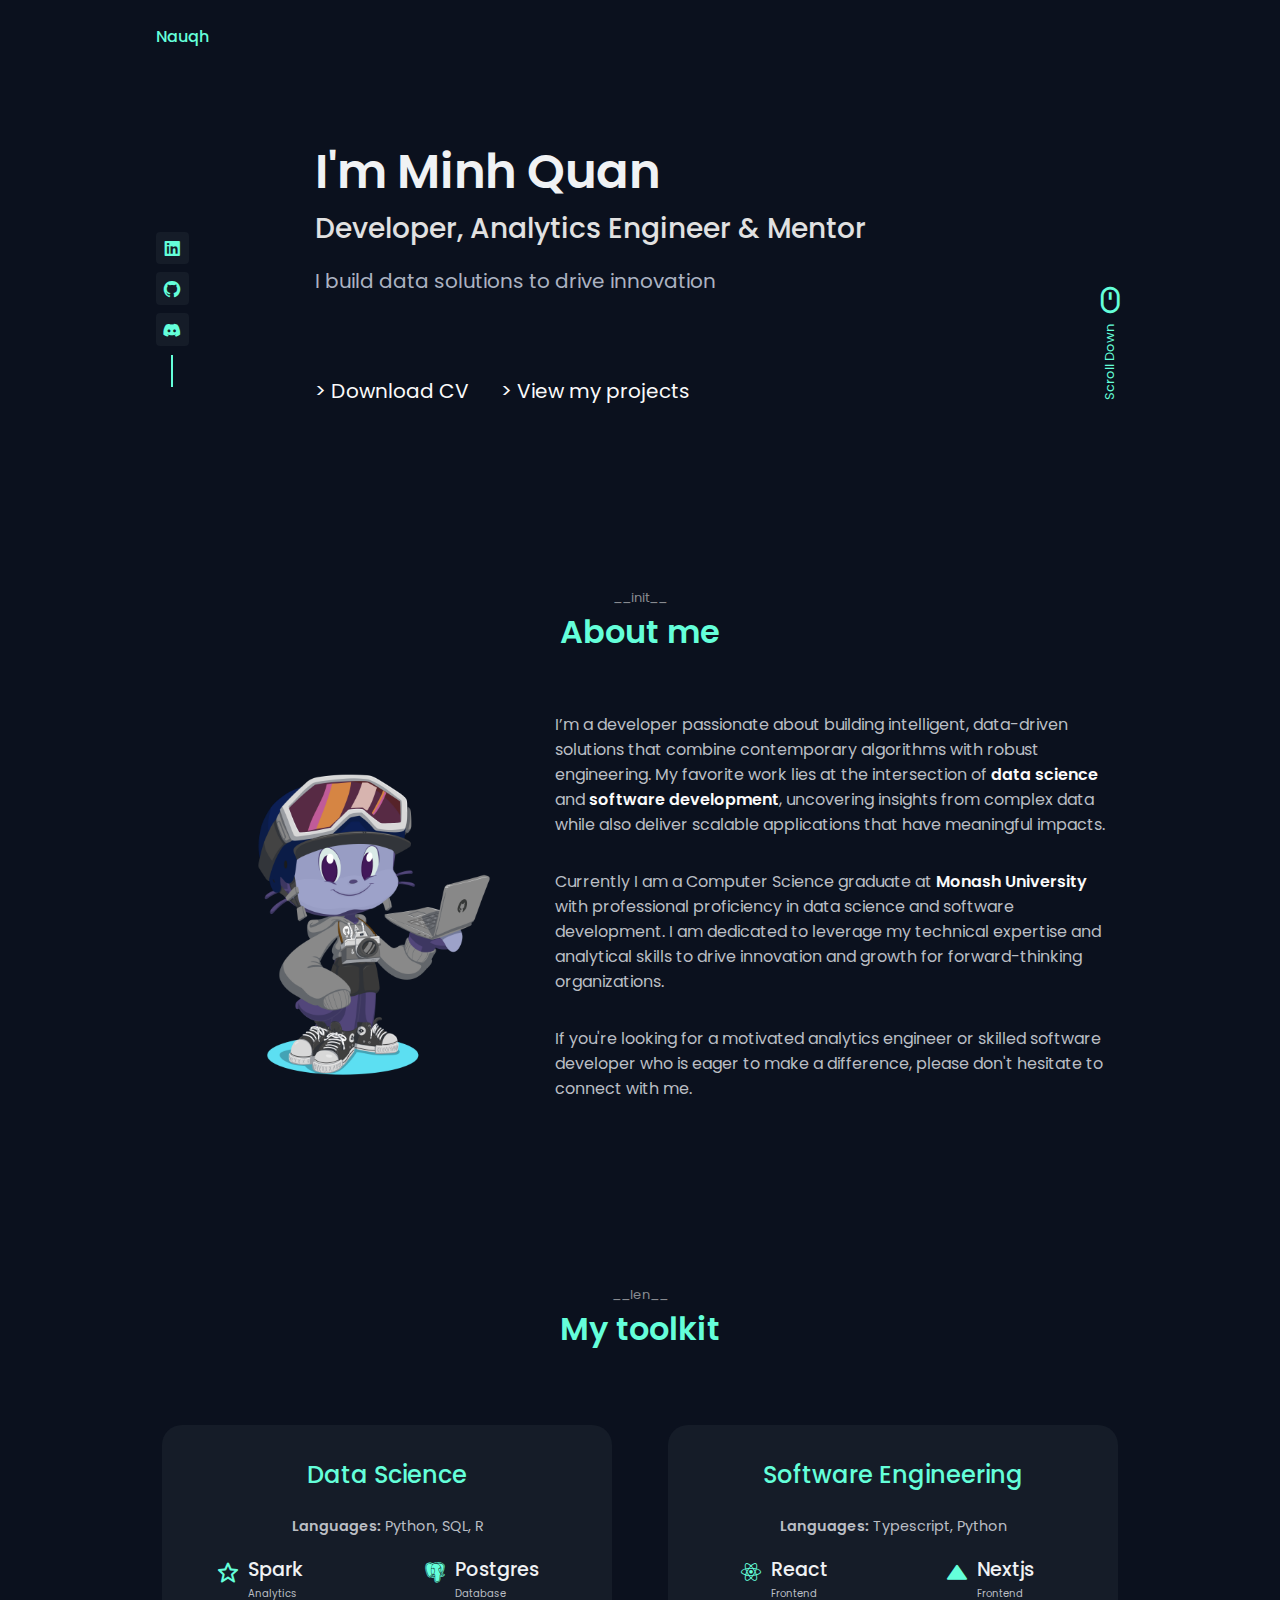
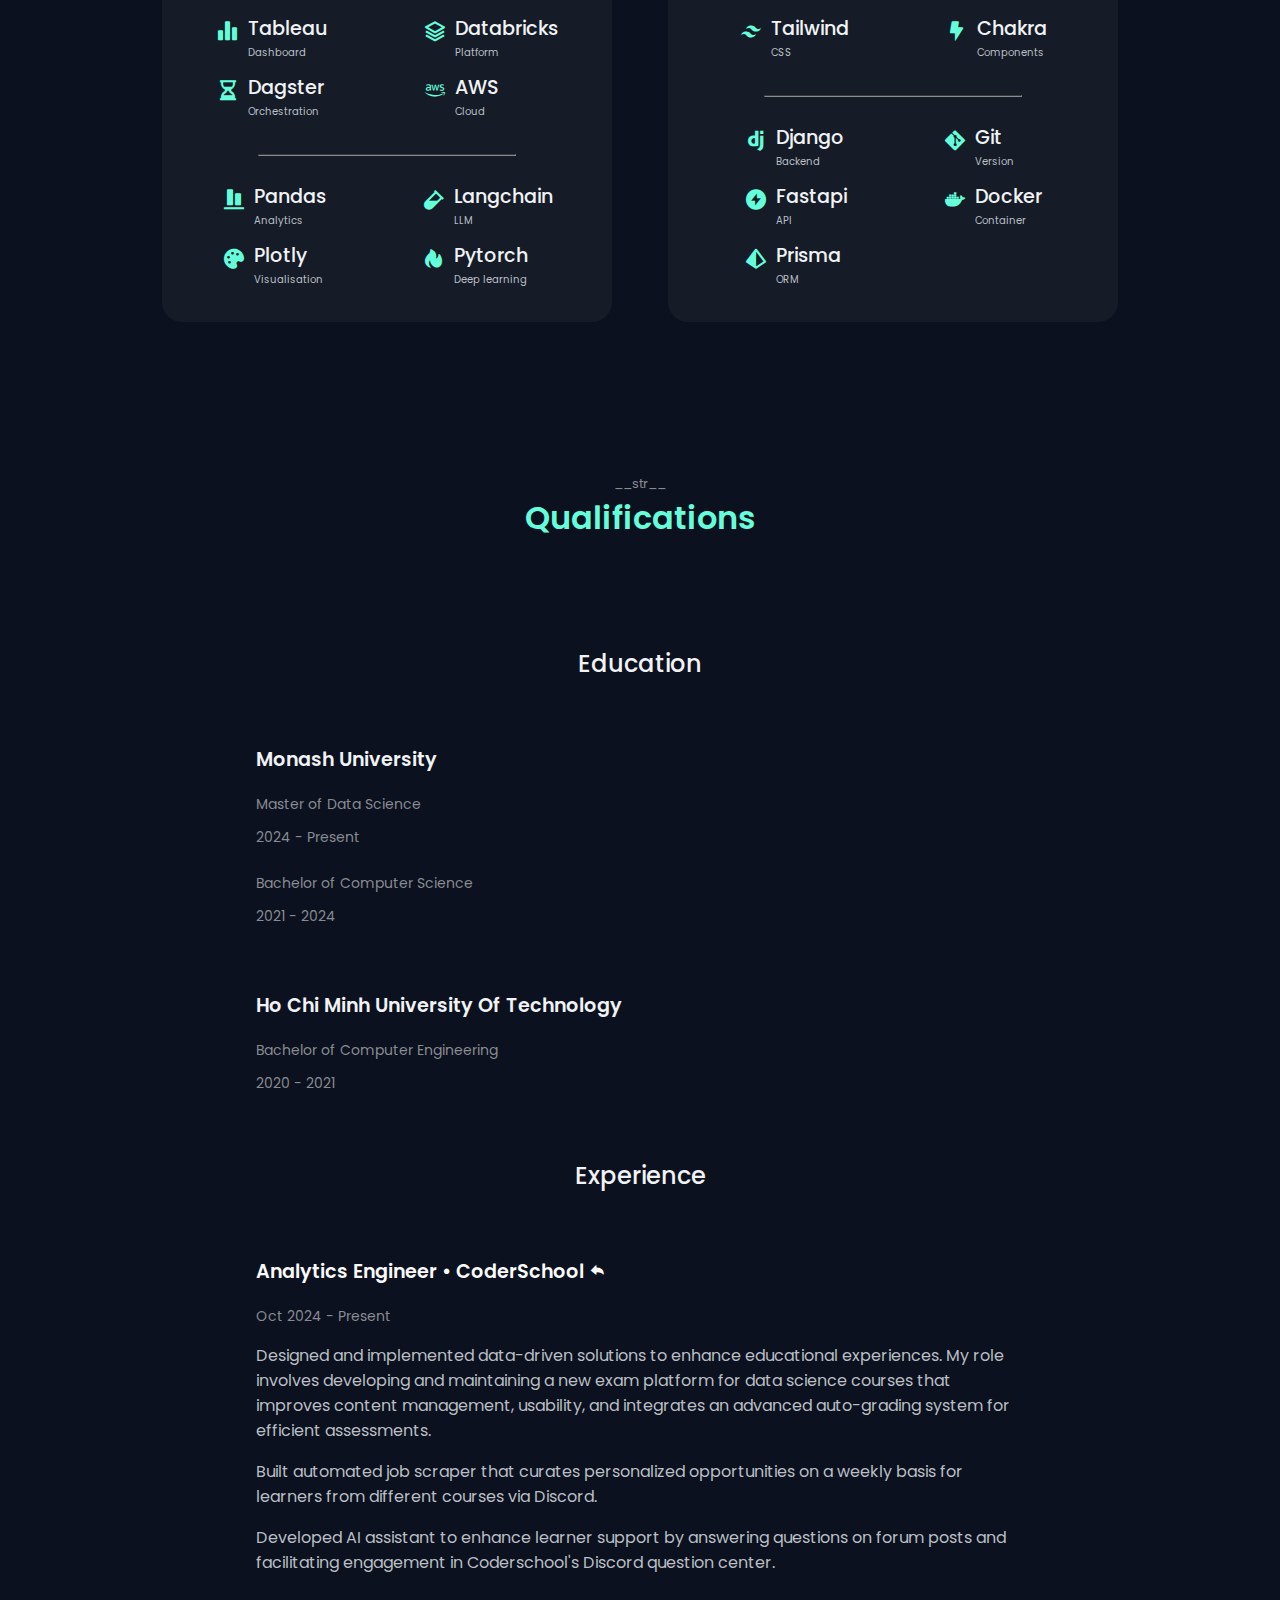
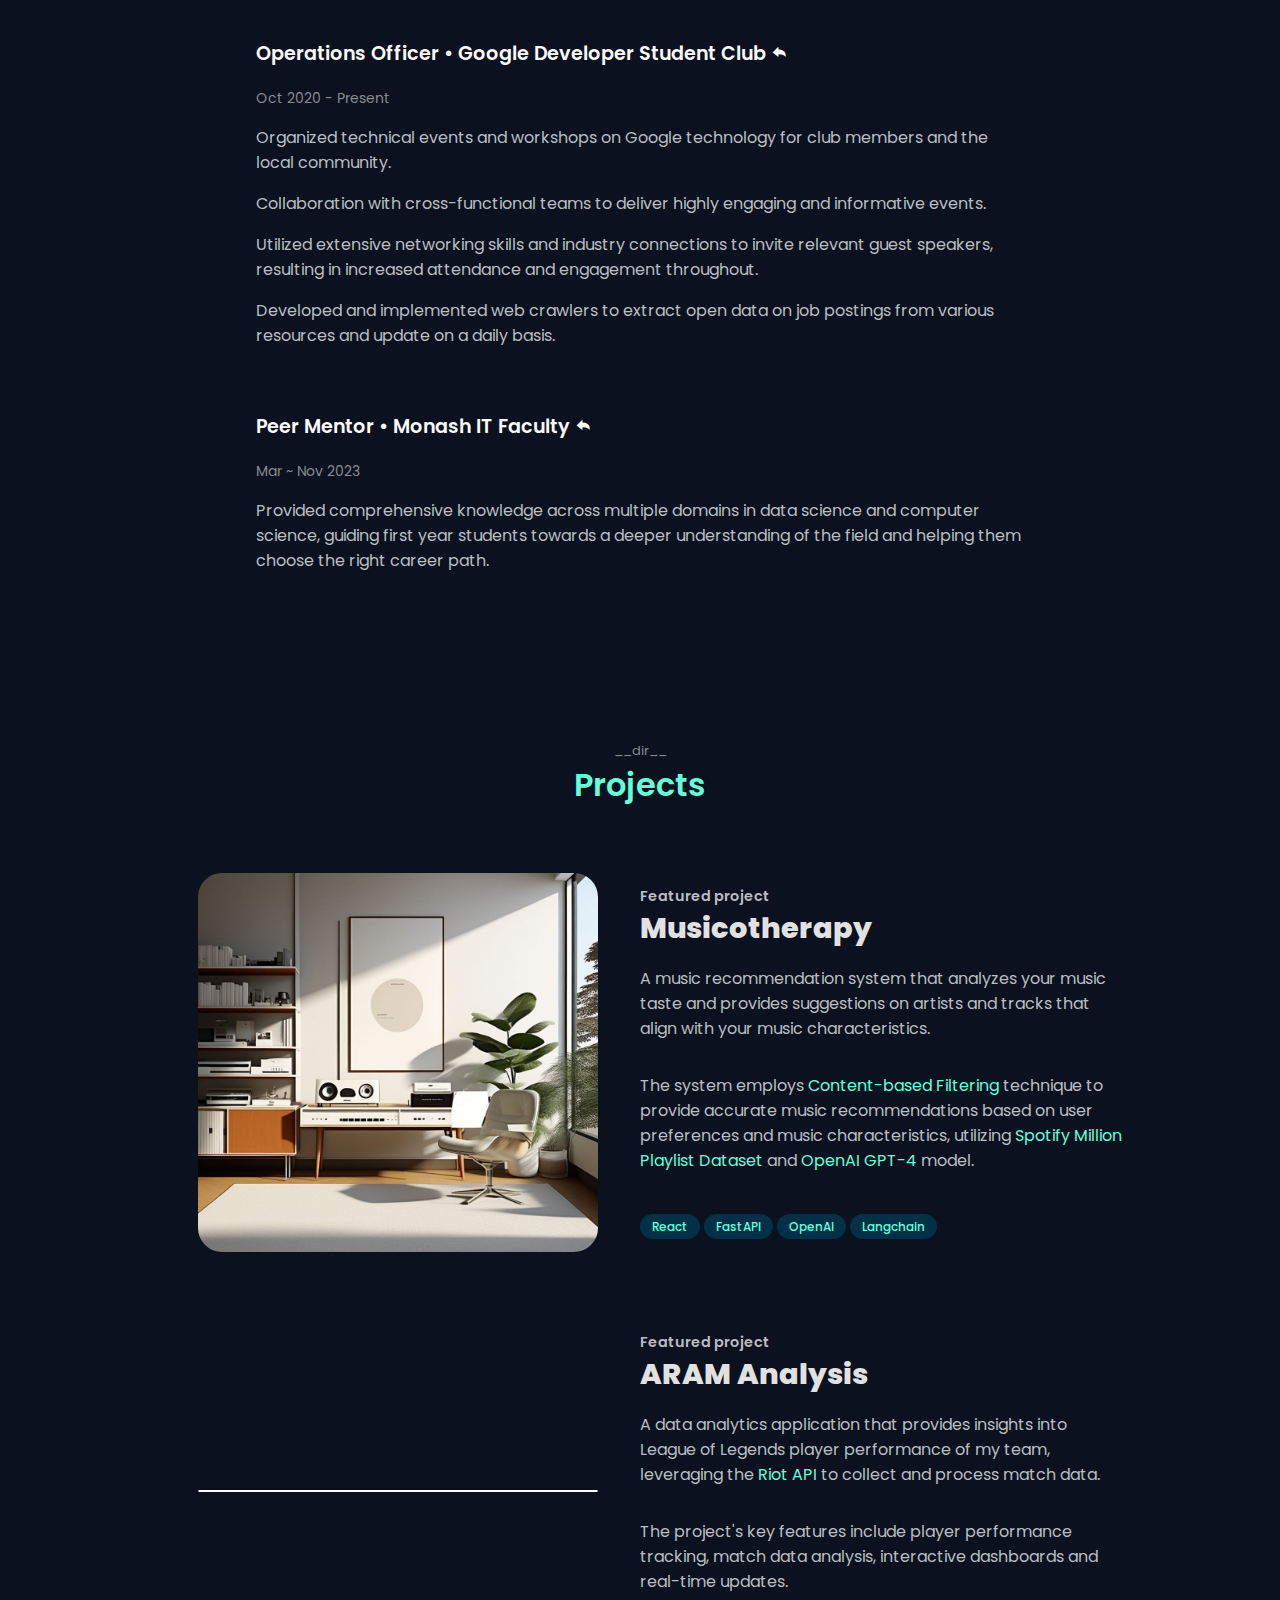
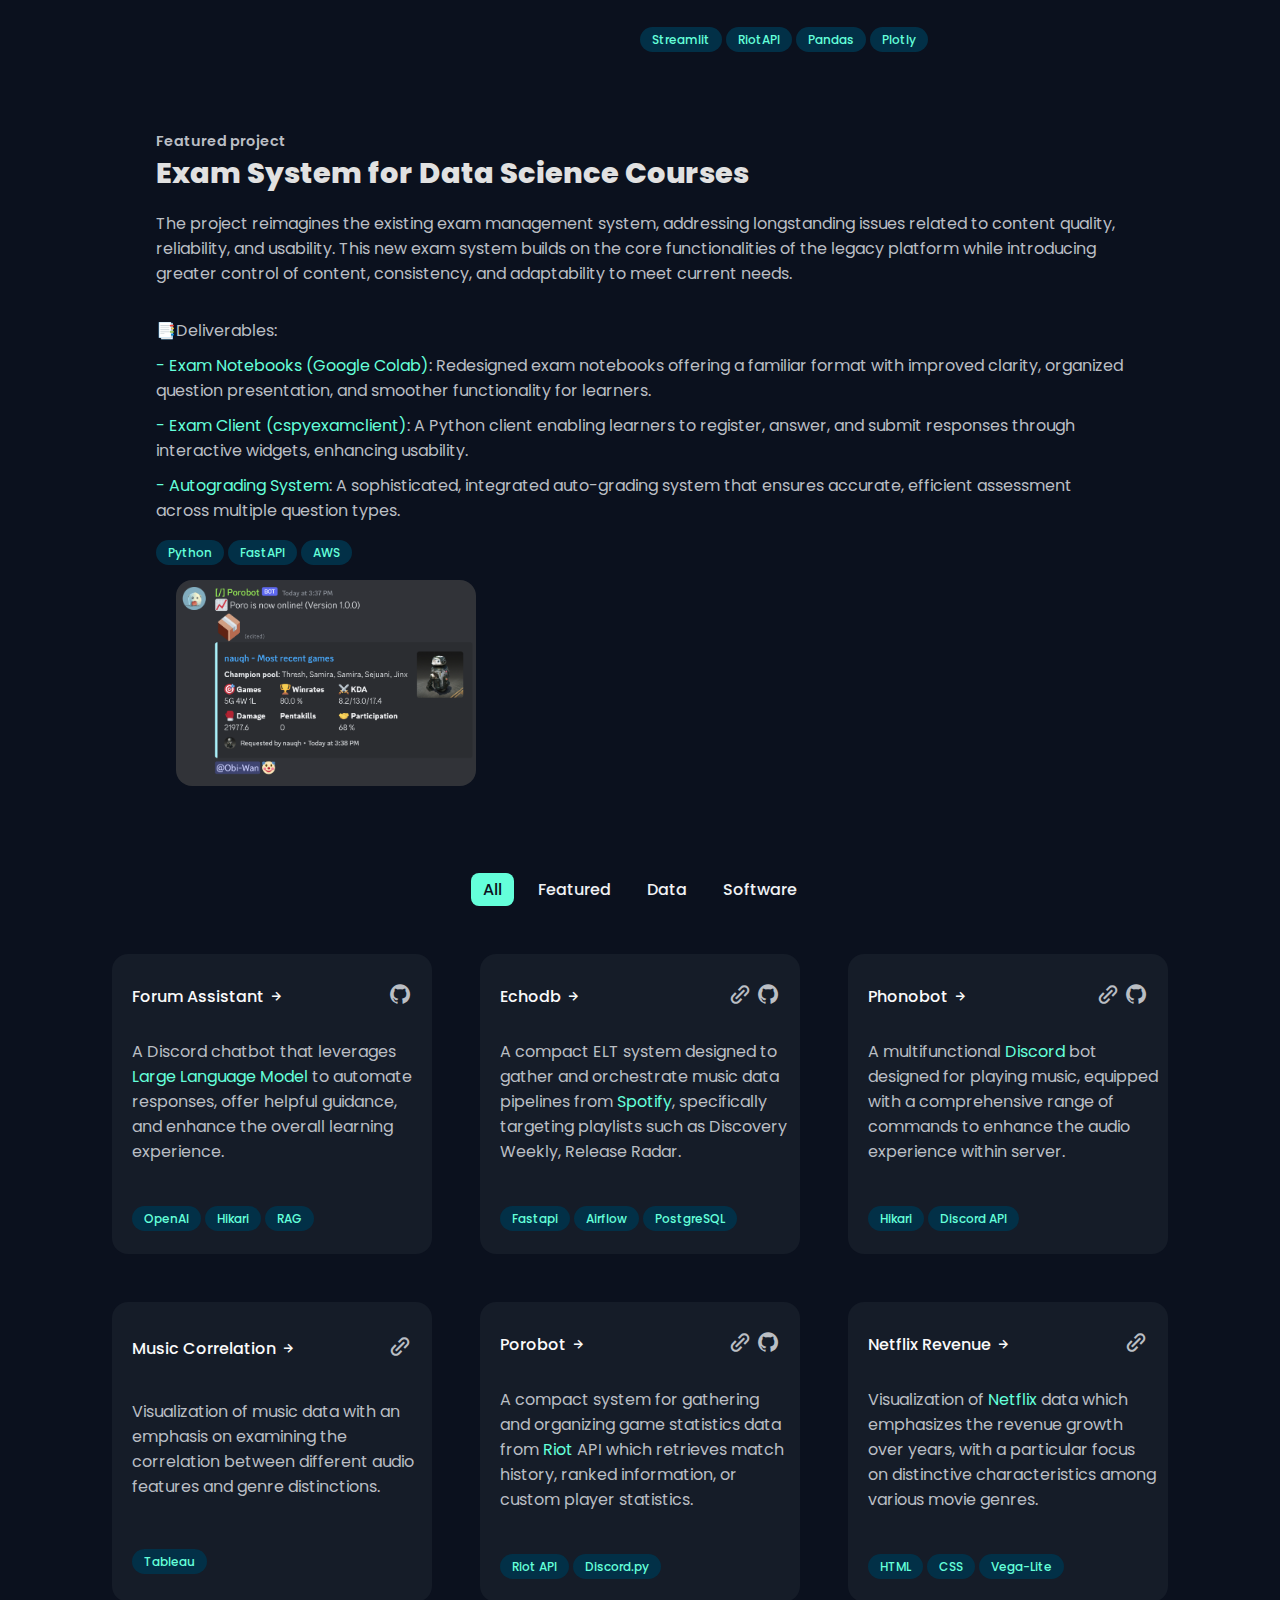
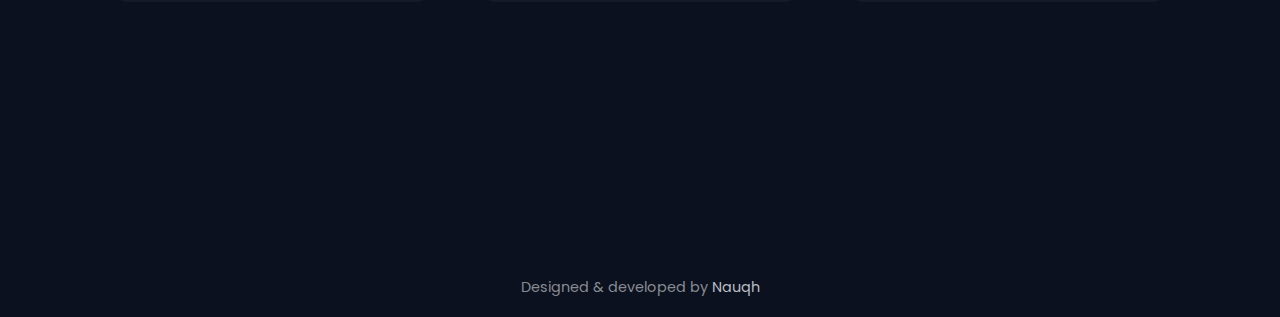
==== commit 38a21c57: "feat(agent): add exam content" ====
--- a/index.html
+++ b/index.html
@@ -37,7 +37,7 @@
             <div class="home__container container grid">
                 <div class="home__data">
                     <h1 class="home__name">I'm Minh Quan</h1>
-                    <h3 class="home__education">Analytics Engineer - Software Developer</h3>
+                    <h3 class="home__education">Developer, Analytics Engineer & Mentor</h3>
                     <span class="home__quote">I build data solutions to drive innovation
                     </span>
 
@@ -131,7 +131,7 @@
 
             <div class="skills__container container grid">
                 <div class="skills__content">
-                    <h3 class="skills__title">Analytics Engineer</h3>
+                    <h3 class="skills__title">Data Science</h3>
                     <p style="margin-bottom: 1.5rem; font-size: 0.9rem; text-align: center"><span
                             style="font-weight: 600;">Languages:</span> Python, SQL, R
                     </p>
@@ -230,7 +230,7 @@
                 </div>
 
                 <div class="skills__content">
-                    <h3 class="skills__title">Software Developer</h3>
+                    <h3 class="skills__title">Software Engineering</h3>
                     <p style="margin-bottom: 1.5rem; font-size: 0.9rem; text-align: center"><span
                             style="font-weight: 600;">Languages:</span> Typescript, Python
                     </p>
@@ -625,7 +625,7 @@
                             <h3 class="qualification__name">
                                 <a
                                     href="https://gdg.community.dev/gdg-on-campus-monash-university-melbourne-australia/">
-                                    Technical Operator • Google Developer Student Club
+                                    Operations Officer • Google Developer Student Club
                                     <i class='bx bxs-share work__icon'></i>
                                 </a>
                             </h3>
@@ -750,20 +750,10 @@
                                 notebooks offering a familiar format with
                                 improved clarity, organized question presentation, and smoother functionality for
                                 learners.</li>
-                            <li style="margin-bottom: 10px;"><span style="color:#64ffda">- Exam Solutions (PDF)</span>:
-                                Comprehensive answer sets
-                                with
-                                explanations for each question,
-                                supporting both learner and instructor review.</li>
                             <li style="margin-bottom: 10px;"><span style="color:#64ffda">- Exam Client
                                     (cspyexamclient)</span>: A Python client
                                 enabling learners to register, answer, and
                                 submit responses through interactive widgets, enhancing usability.</li>
-                            <li style="margin-bottom: 10px;"><span style="color:#64ffda">- Submission API</span>: A
-                                dedicated API for secure
-                                submission
-                                storage and retrieval,
-                                facilitating efficient grading and error resolution.</li>
                             <li style="margin-bottom: 10px;"><span style="color:#64ffda">- Autograding System</span>: A
                                 sophisticated, integrated
                                 auto-grading system that ensures
--- a/assets/css/styles.css
+++ b/assets/css/styles.css
@@ -494,6 +494,23 @@
 .qualification__name {
 	font-size: 1.2rem;
 	margin-bottom: 1.25rem;
+}
+
+.qualification__name:hover .work__icon {
+	transform: translateX(0.25rem);
+}
+
+.qualification__name:hover .work__button {
+	color: var(--first-color);
+}
+
+.qualification__name a {
+	color: #fafafa;
+	transition: color 0.3s ease-in-out;
+}
+
+.qualification__name a:hover {
+	color: var(--first-color);
 }
 
 .qualification__country,
@@ -759,7 +776,7 @@
 
 /*=============== FOOTER ===============*/
 .footer {
-	background-color: var(--first-color);
+	background-color: var(--body-color);
 	margin-top: 10rem;
 }
 
@@ -769,17 +786,17 @@
 
 .footer__copy {
 	display: block;
-	color: var(--body-color);
+	color: var(--text-color-light);
 	text-align: center;
 	font-size: 0.9rem;
 }
 
 .footer__copy a {
-	color: var(--body-color);
+	color: var(--text-color);
 }
 
 .footer__copy a:hover {
-	font-weight: var(--font-medium);
+	color: #fafafa;
 }
 
 /*=============== BREAKPOINTS ===============*/
@@ -924,6 +941,10 @@
 		align-items: center;
 		column-gap: 4rem;
 	}
+	.about__container2 {
+		grid-template-columns: 0.4fr 0.6fr;
+		align-items: center;
+	}
 
 	.about__img {
 		width: 350px;
@@ -932,7 +953,7 @@
 		width: 400px;
 	}
 	.featured__img2 {
-		width: 350px;
+		width: 300px;
 	}
 	.about__data {
 		text-align: initial;
@@ -1098,12 +1119,6 @@
 	.testimonial__card {
 		padding: 1.5rem 2rem;
 	}
-
-	.footer__social-link {
-		font-size: 1.25rem;
-		padding: 0.4rem;
-		border-radius: 0.5rem;
-	}
 }
 
 @media screen and (min-width: 1200px) {
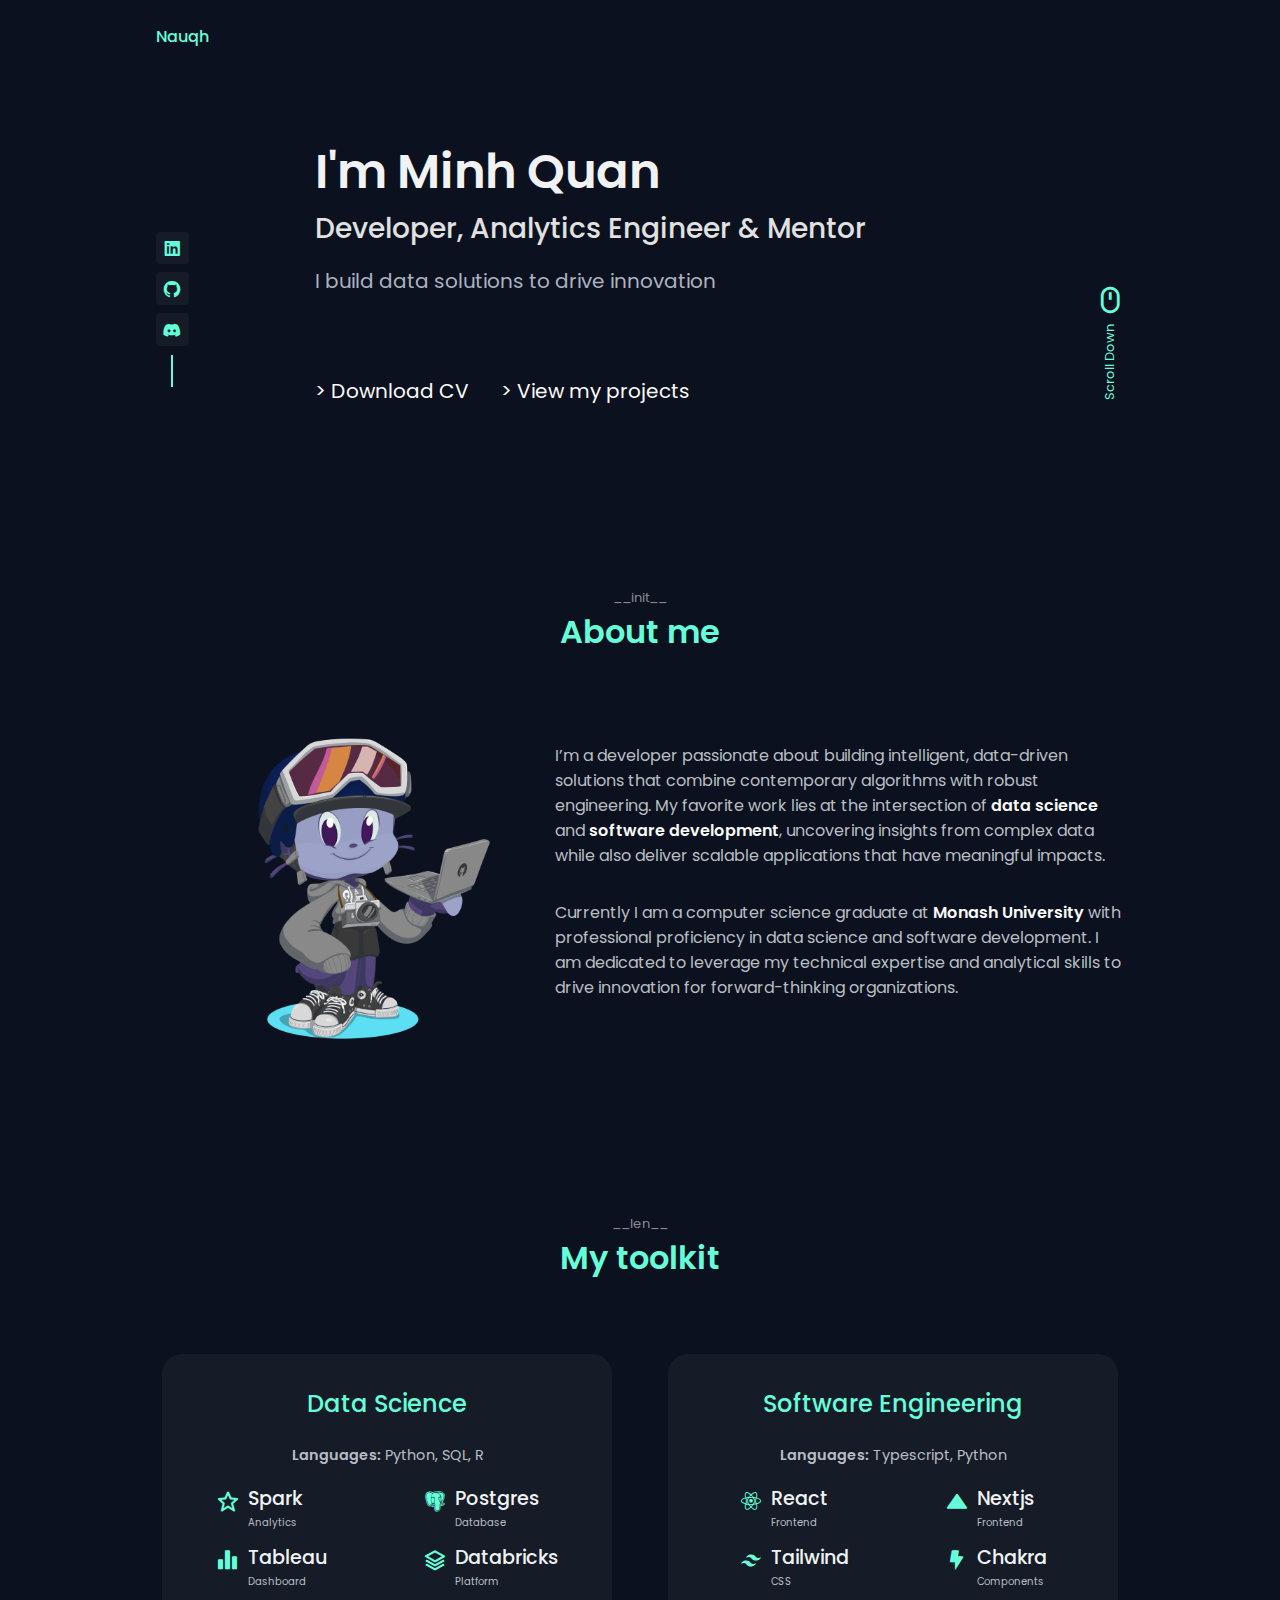
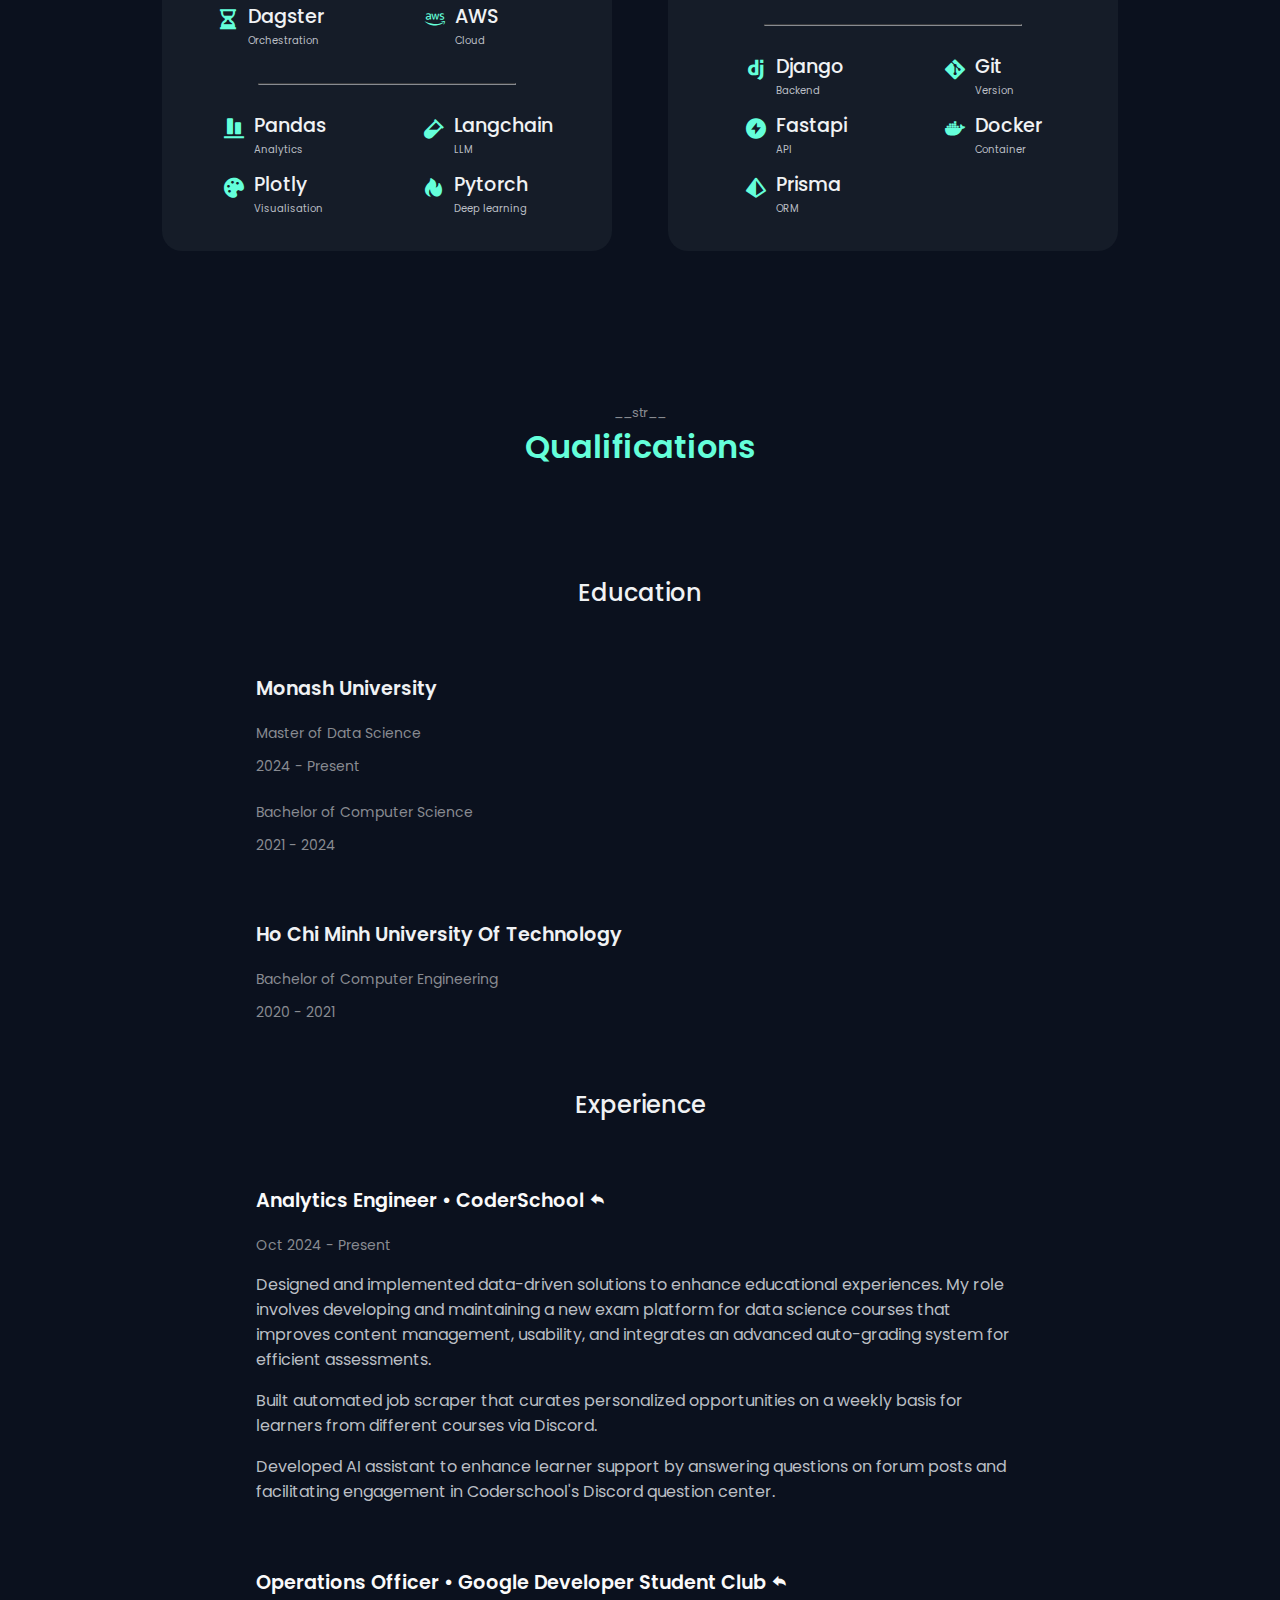
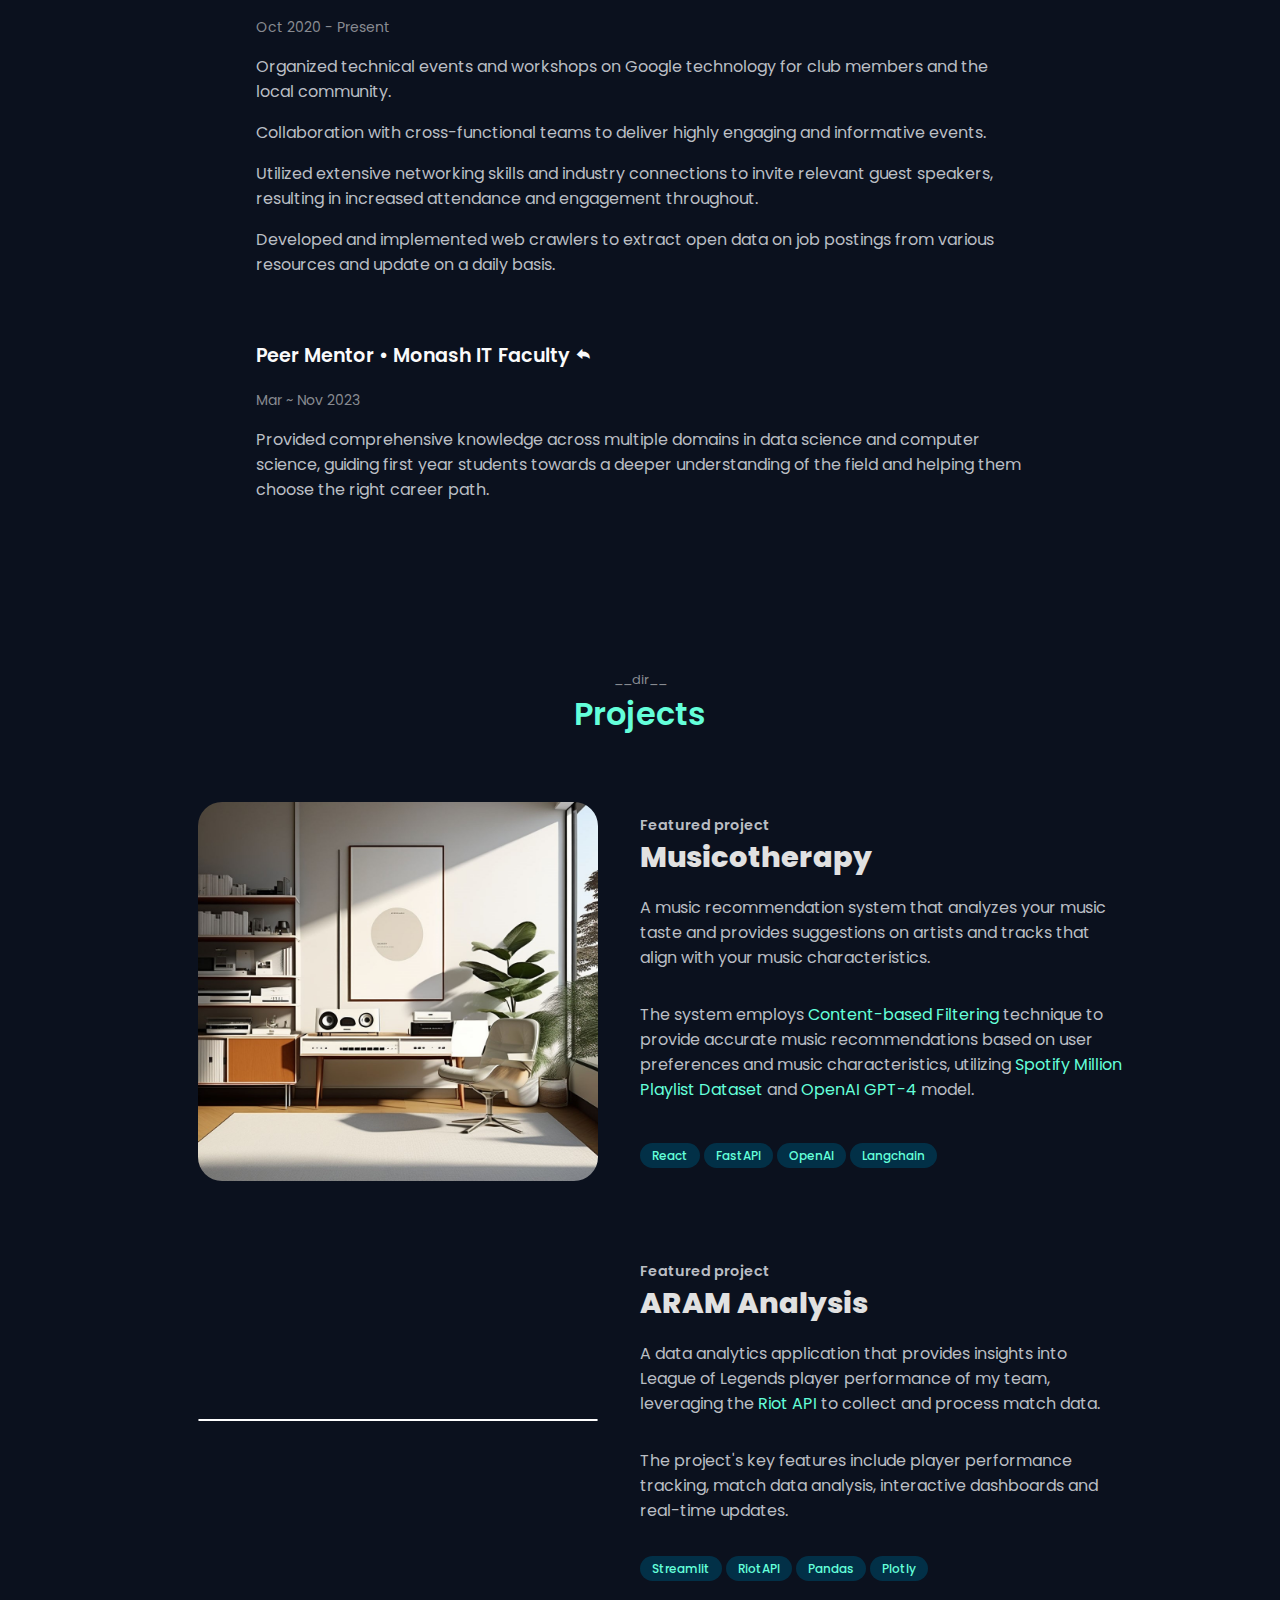
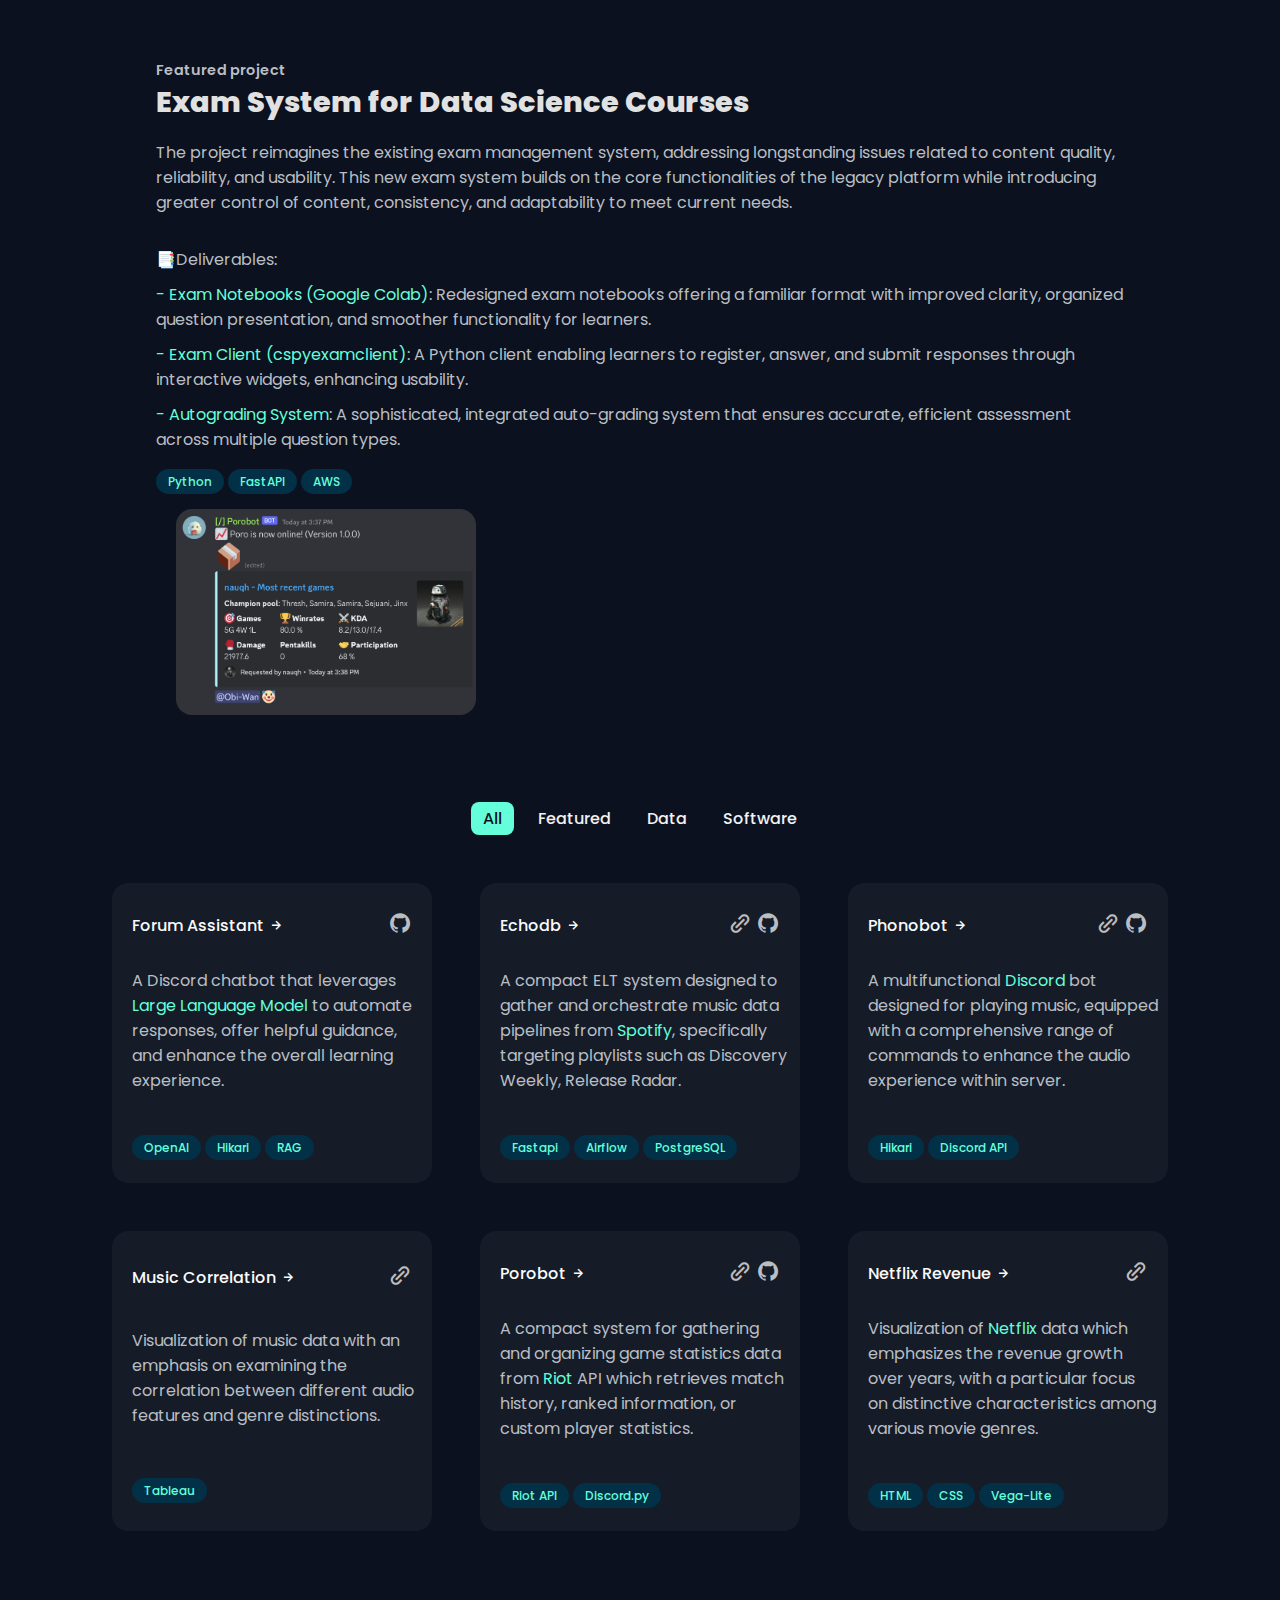
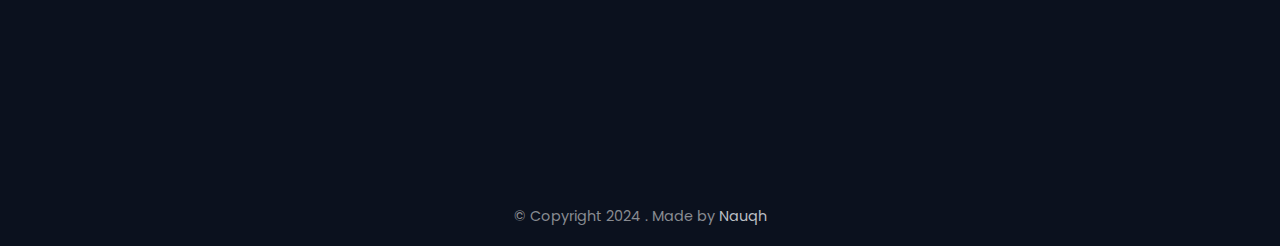
==== commit da85bf65: "feat(agent): add exam content" ====
--- a/index.html
+++ b/index.html
@@ -108,15 +108,11 @@
                         meaningful impacts.
                     </p>
                     <p class="about__description">
-                        Currently I am a Computer Science graduate at <span style="color:#fafafa;font-weight:600">Monash
+                        Currently I am a computer science graduate at <span style="color:#fafafa;font-weight:600">Monash
                             University</span> with professional proficiency in
                         data science and
                         software development. I am dedicated to leverage my technical expertise and analytical skills to
-                        drive innovation and growth for forward-thinking organizations.
-                    </p>
-                    <p class="about__description">
-                        If you're looking for a motivated analytics engineer or skilled software developer who is eager
-                        to make a difference, please don't hesitate to connect with me.
+                        drive innovation for forward-thinking organizations.
                     </p>
 
                     <!-- <a href="" class="button">Contact Me</a> -->
@@ -920,7 +916,7 @@
     <footer class="footer">
         <div class="footer__container container">
             <span class="footer__copy">
-                Designed & developed by <a href="index.html">Nauqh</a>
+                © Copyright 2024 . Made by <a href="index.html">Nauqh</a>
             </span>
         </div>
     </footer>
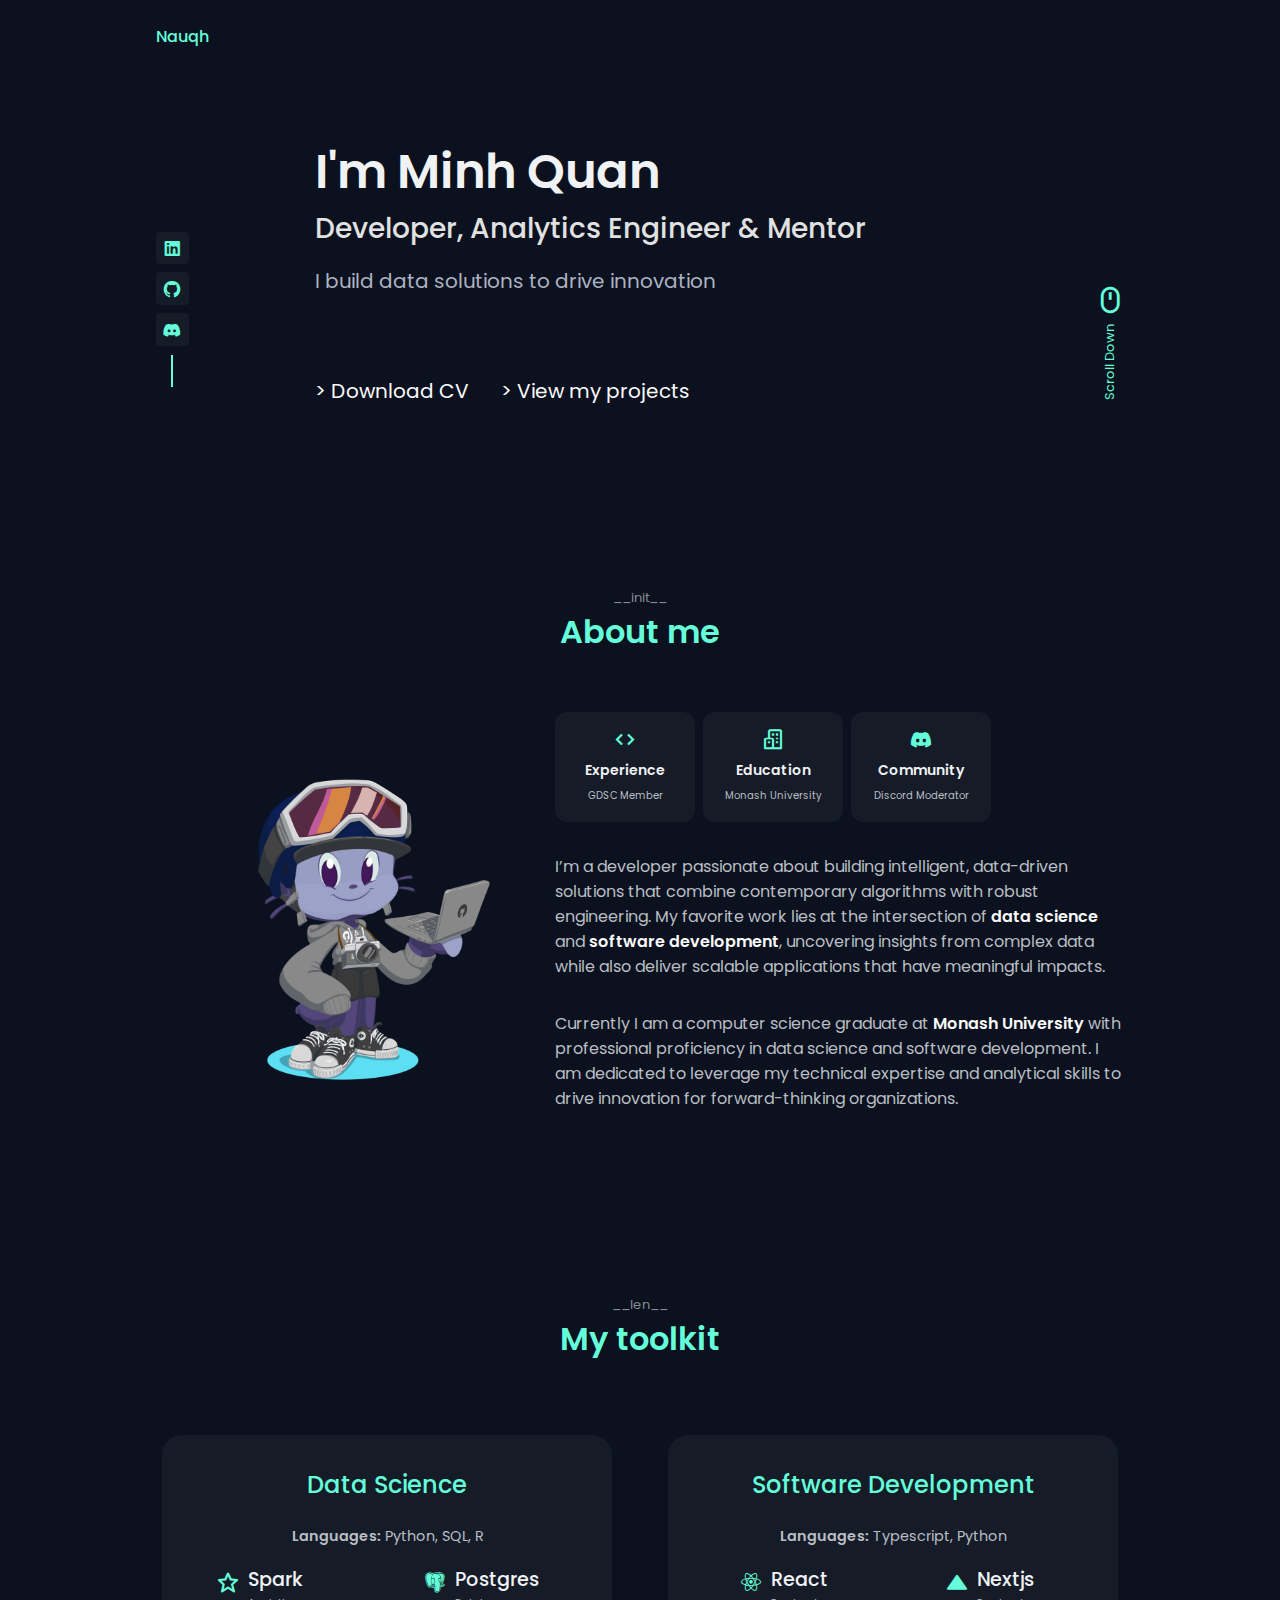
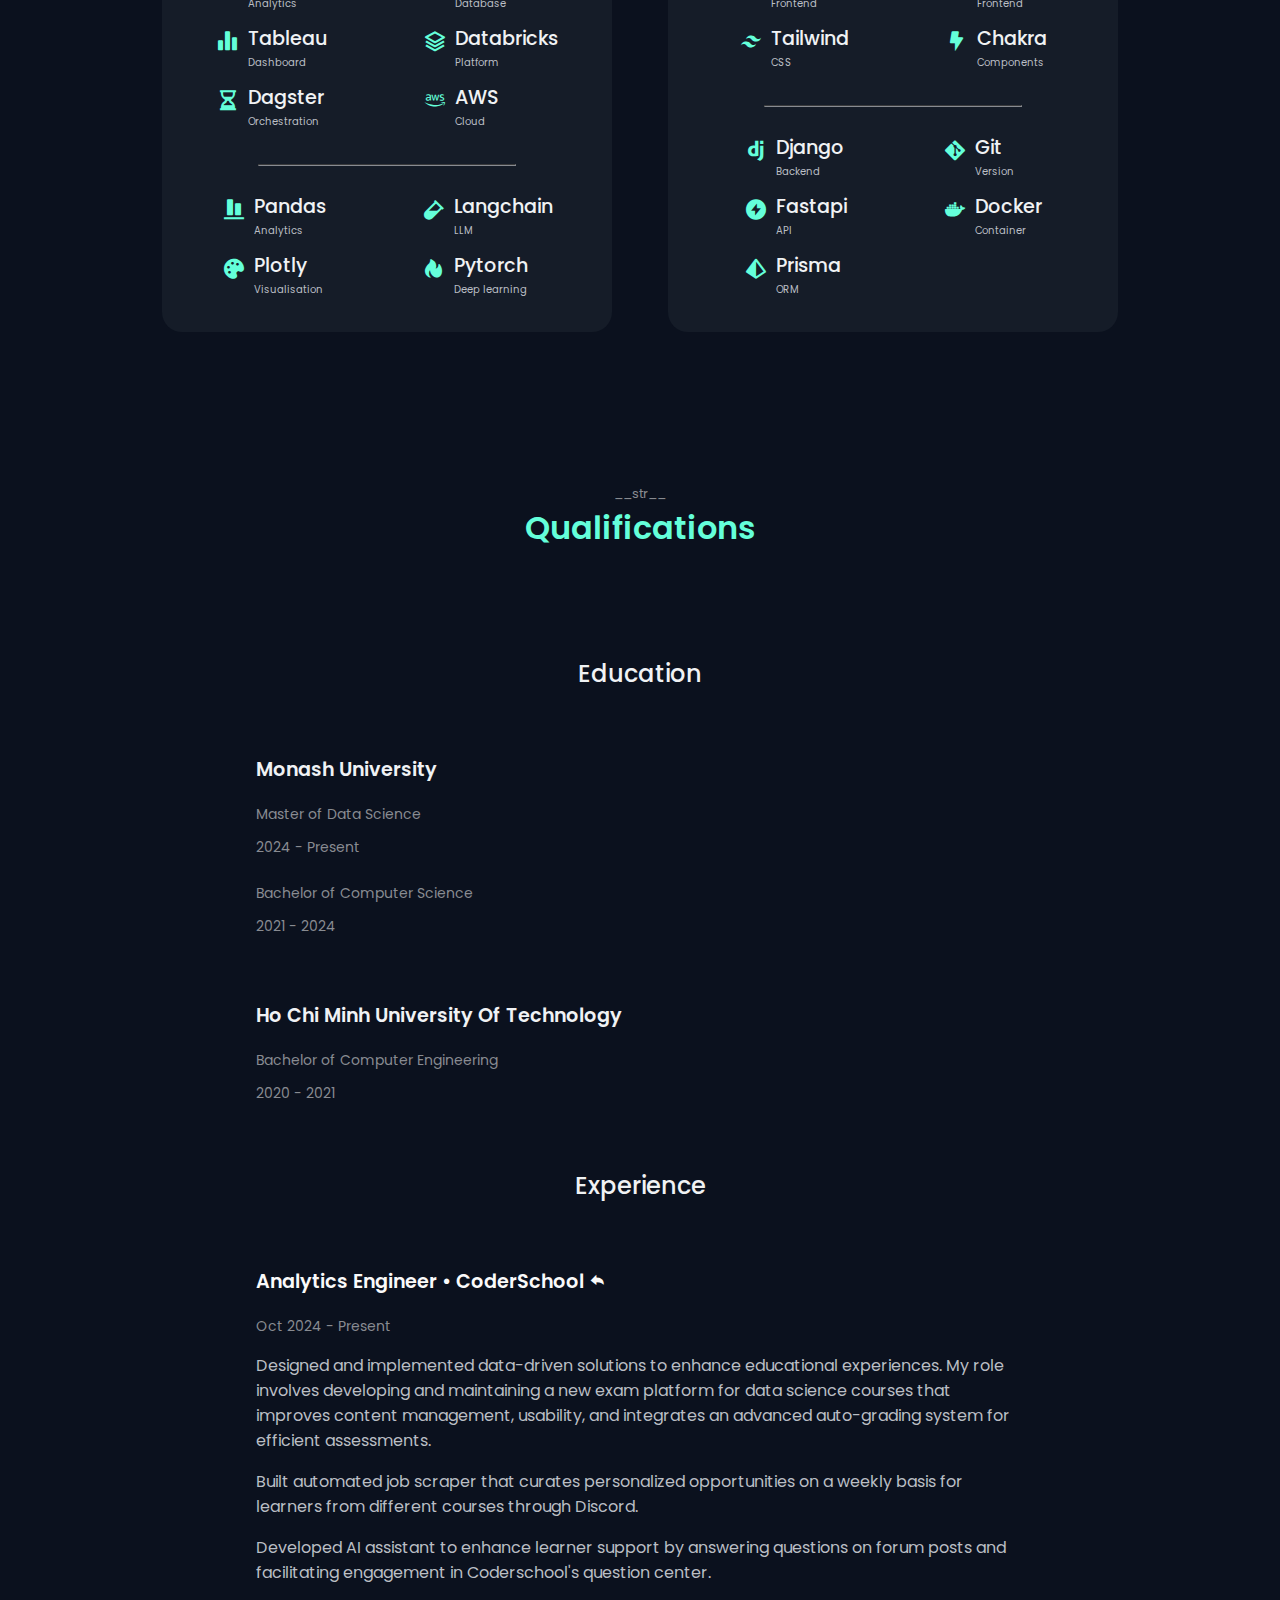
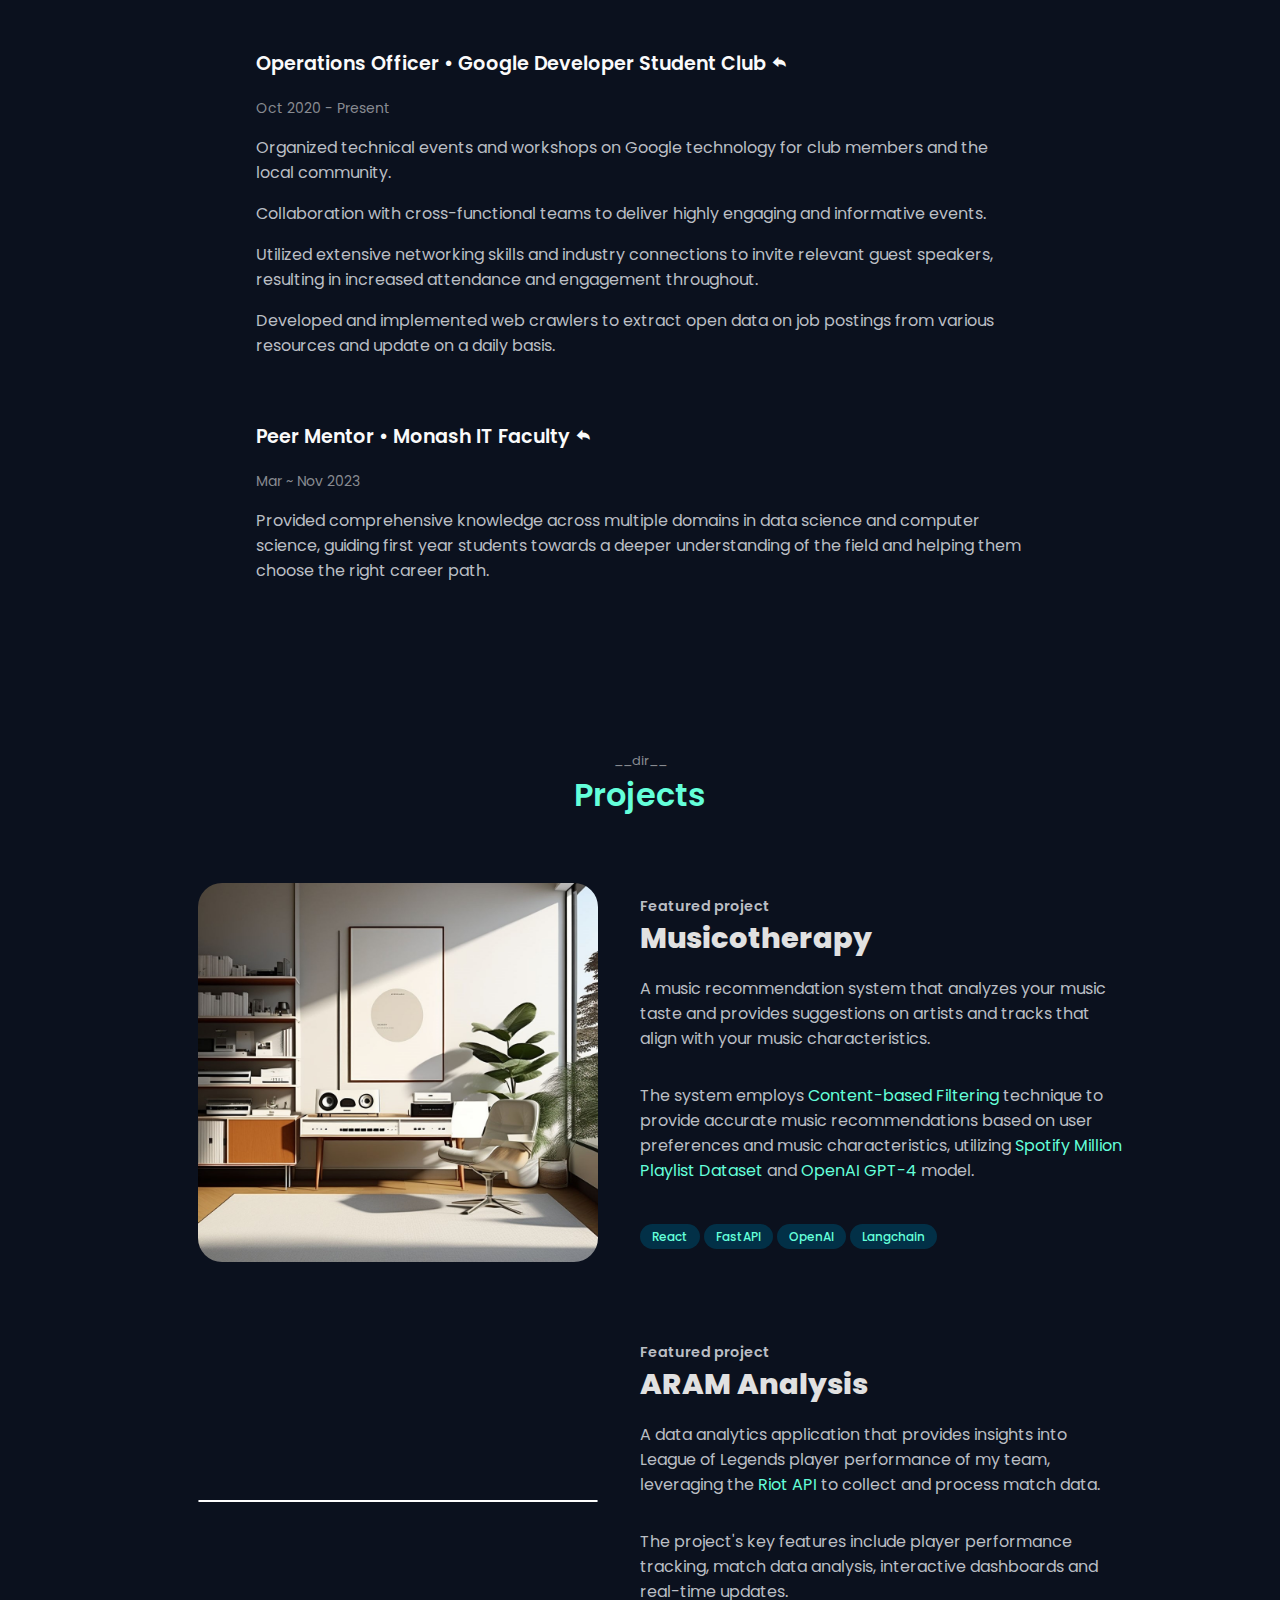
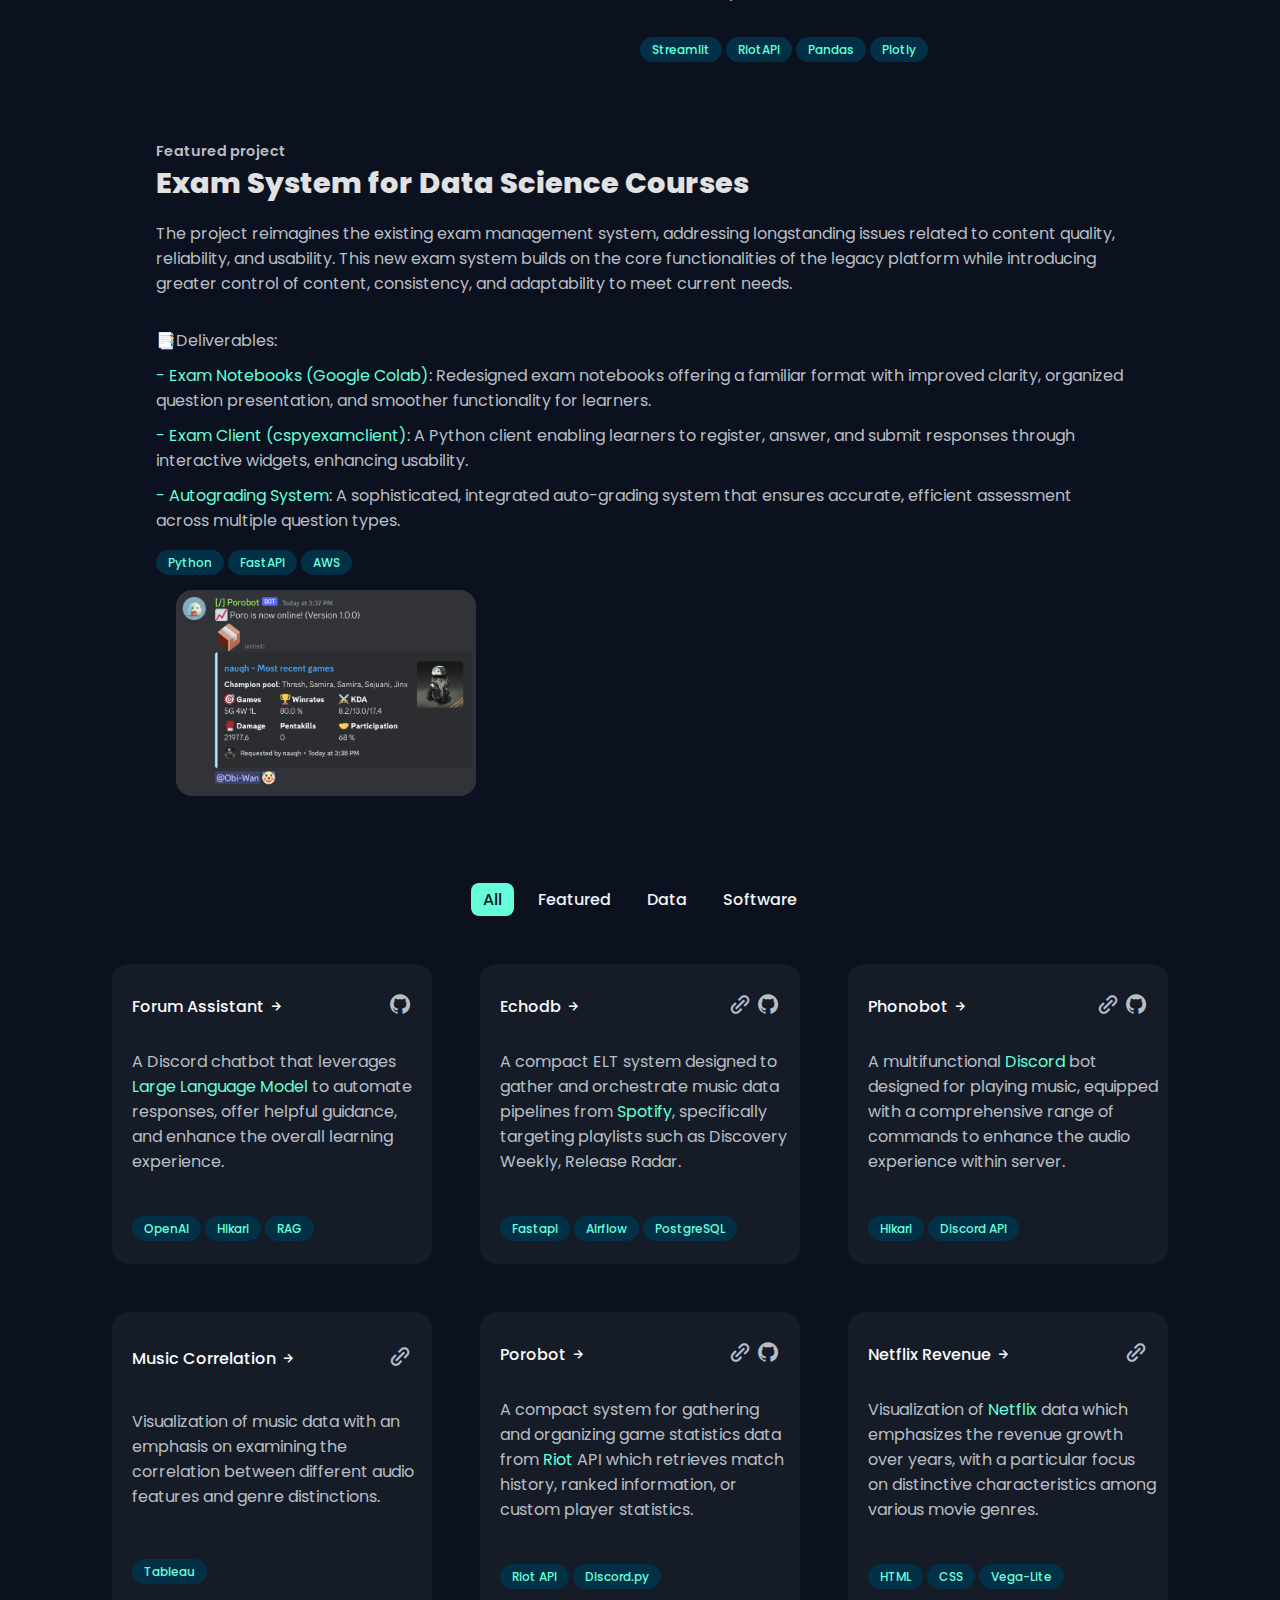
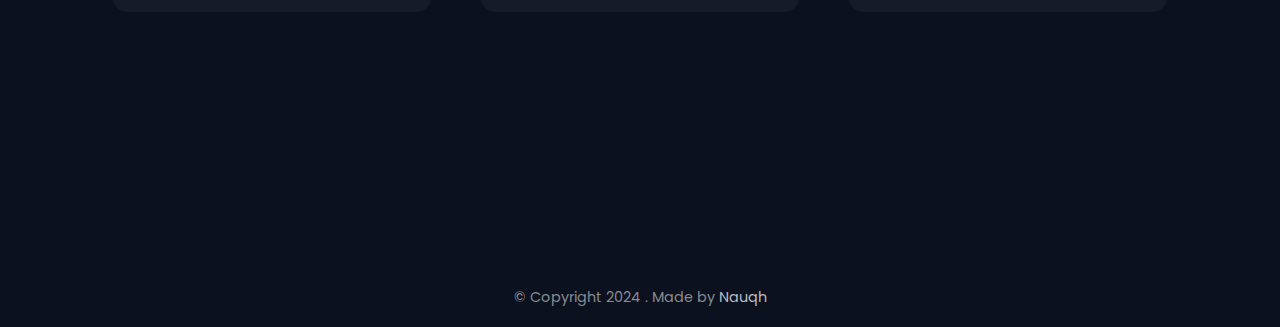
==== commit c562da00: "feat(agent): add exam content" ====
--- a/index.html
+++ b/index.html
@@ -42,7 +42,9 @@
                     </span>
 
                     <div class="home__buttons">
-                        <a download="" href="assets/pdf/resume.pdf" class="button-link">
+                        <a download=""
+                            href="https://docs.google.com/document/d/1vMcvJ4NRqq_khBUW0o3zsQkkuCexYV34M1_vaYgw944/edit?usp=sharing&resourcekey=0-xH_h4uJieMpjZnN4jc22mA"
+                            class="button-link">
                             > Download CV
                         </a>
                         <a href="https://github.com/nauqh" class="button-link">> View my projects</a>
@@ -77,7 +79,7 @@
                 <img src="assets/img/octocat.png" alt="" class="about__img">
 
                 <div class="about__data">
-                    <!-- <div class="about__info">
+                    <div class="about__info">
                         <div class="about__box">
                             <a href="https://gdsc.community.dev/monash-university/">
                                 <i class='bx bx-code about__icon'></i>
@@ -98,7 +100,7 @@
                             <h3 class="about__title">Community</h3>
                             <span class="about__subtitle">Discord Moderator</span>
                         </div>
-                    </div> -->
+                    </div>
                     <p class="about__description">
                         I’m a developer passionate about building intelligent, data-driven solutions that combine
                         contemporary algorithms with robust engineering. My favorite work lies at the
@@ -226,7 +228,7 @@
                 </div>
 
                 <div class="skills__content">
-                    <h3 class="skills__title">Software Engineering</h3>
+                    <h3 class="skills__title">Software Development</h3>
                     <p style="margin-bottom: 1.5rem; font-size: 0.9rem; text-align: center"><span
                             style="font-weight: 600;">Languages:</span> Typescript, Python
                     </p>
@@ -609,11 +611,11 @@
                             </p>
                             <p>
                                 Built automated job scraper that curates personalized opportunities on a weekly basis
-                                for learners from different courses via Discord.
+                                for learners from different courses through Discord.
                             </p>
                             <p>
                                 Developed AI assistant to enhance learner support by answering questions on forum posts
-                                and facilitating engagement in Coderschool's Discord question center.
+                                and facilitating engagement in Coderschool's question center.
                             </p>
                         </div>
 
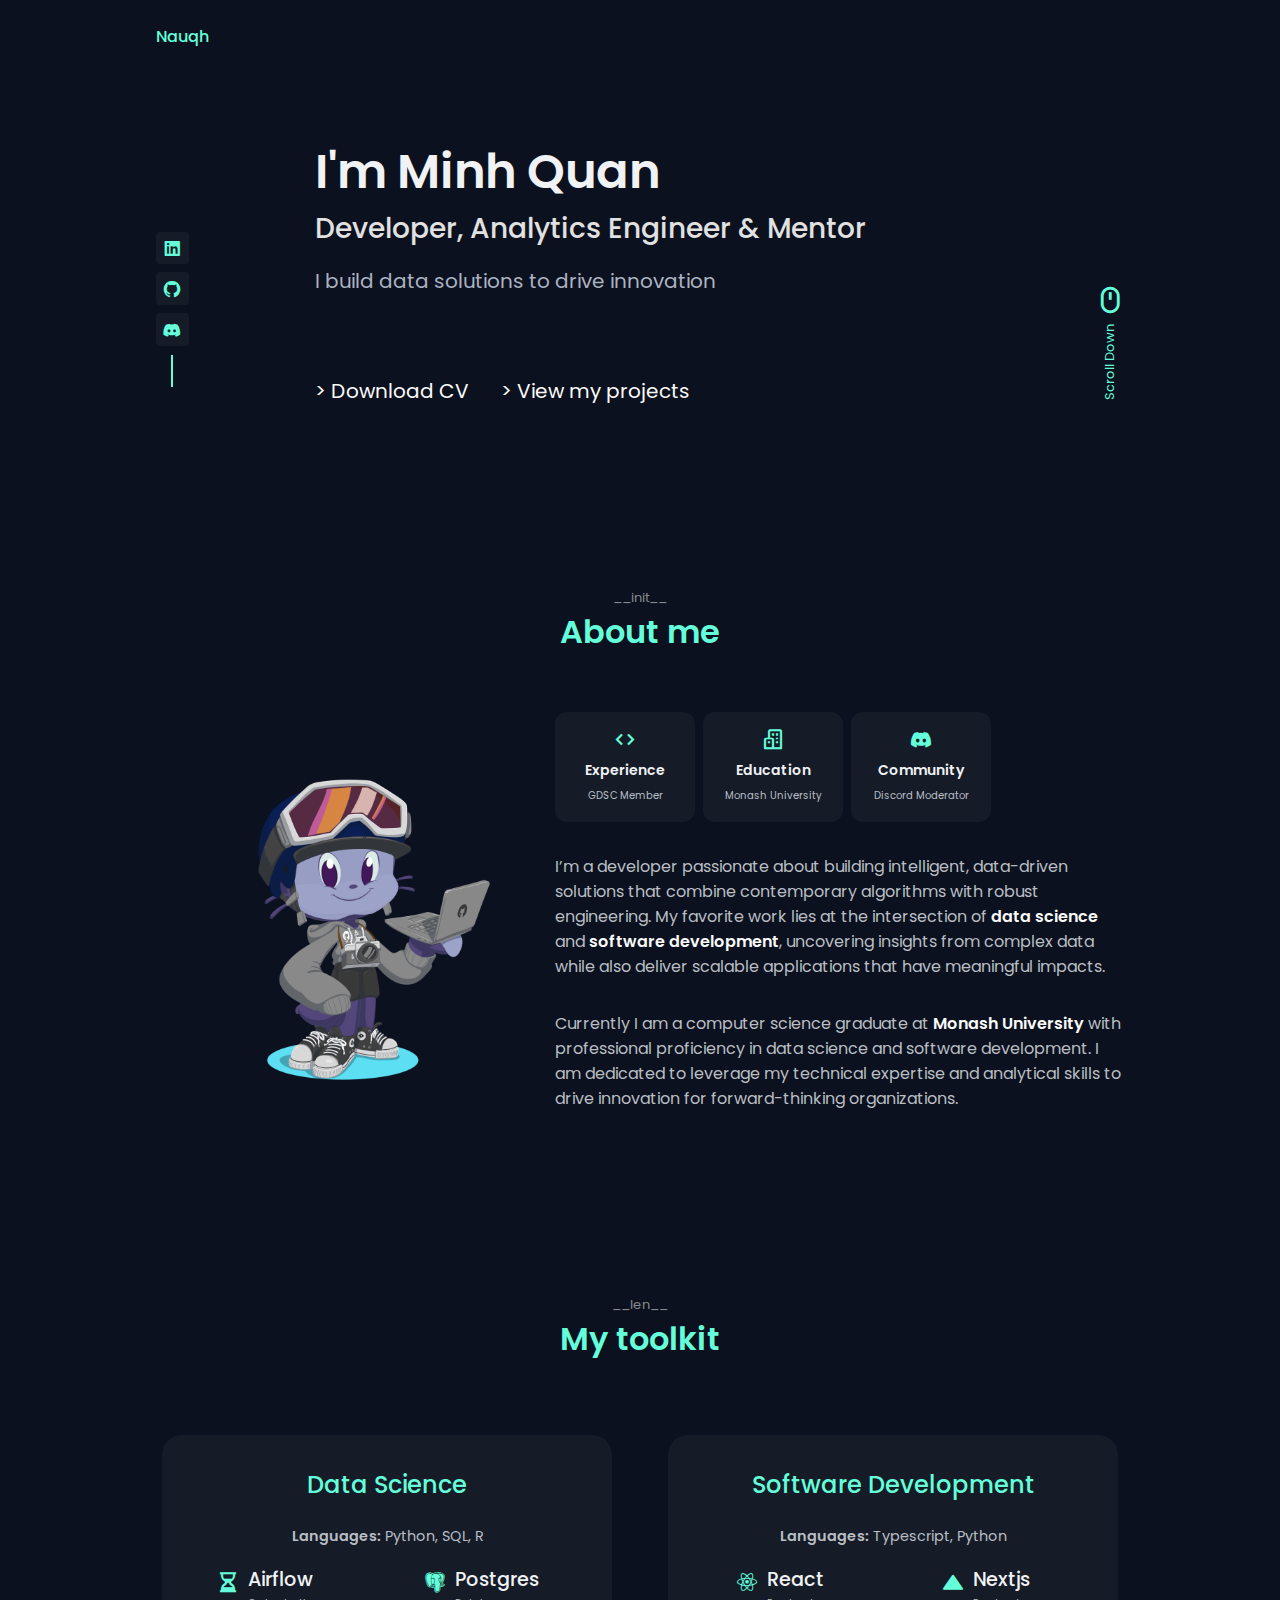
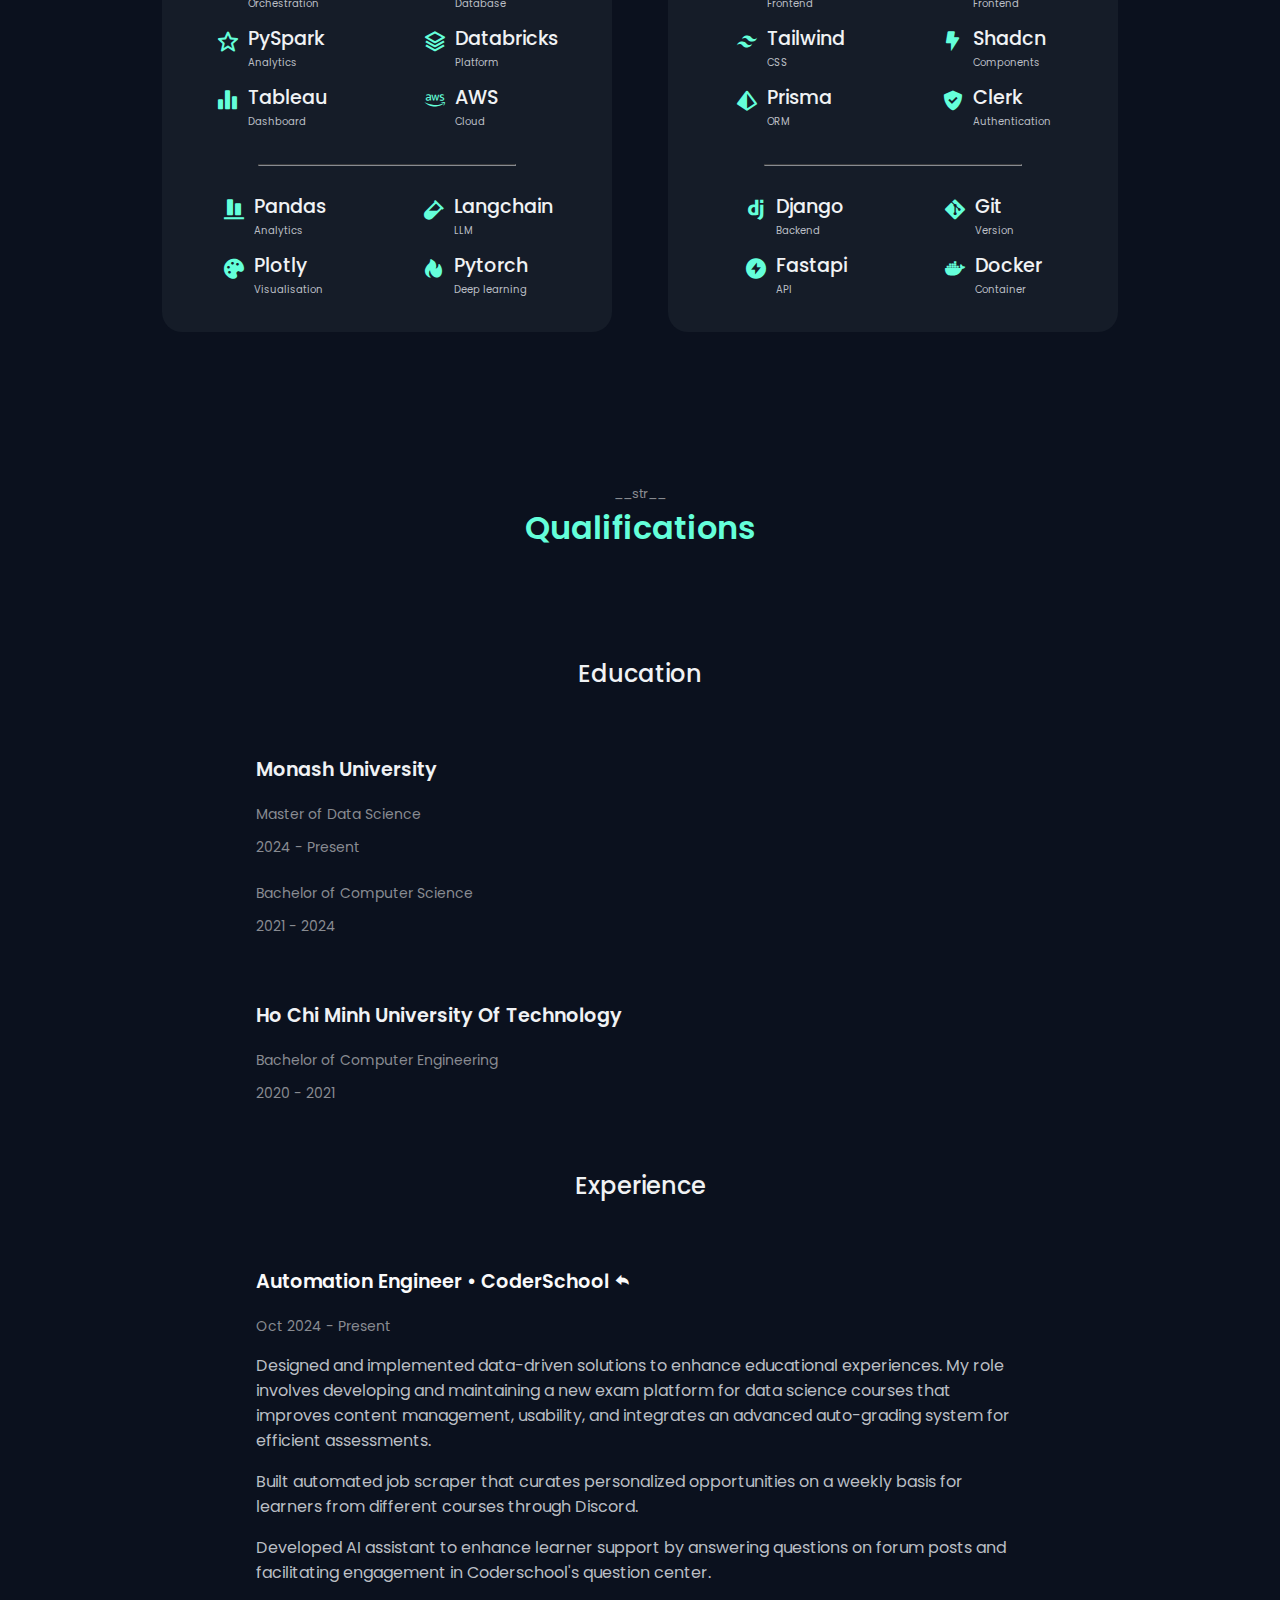
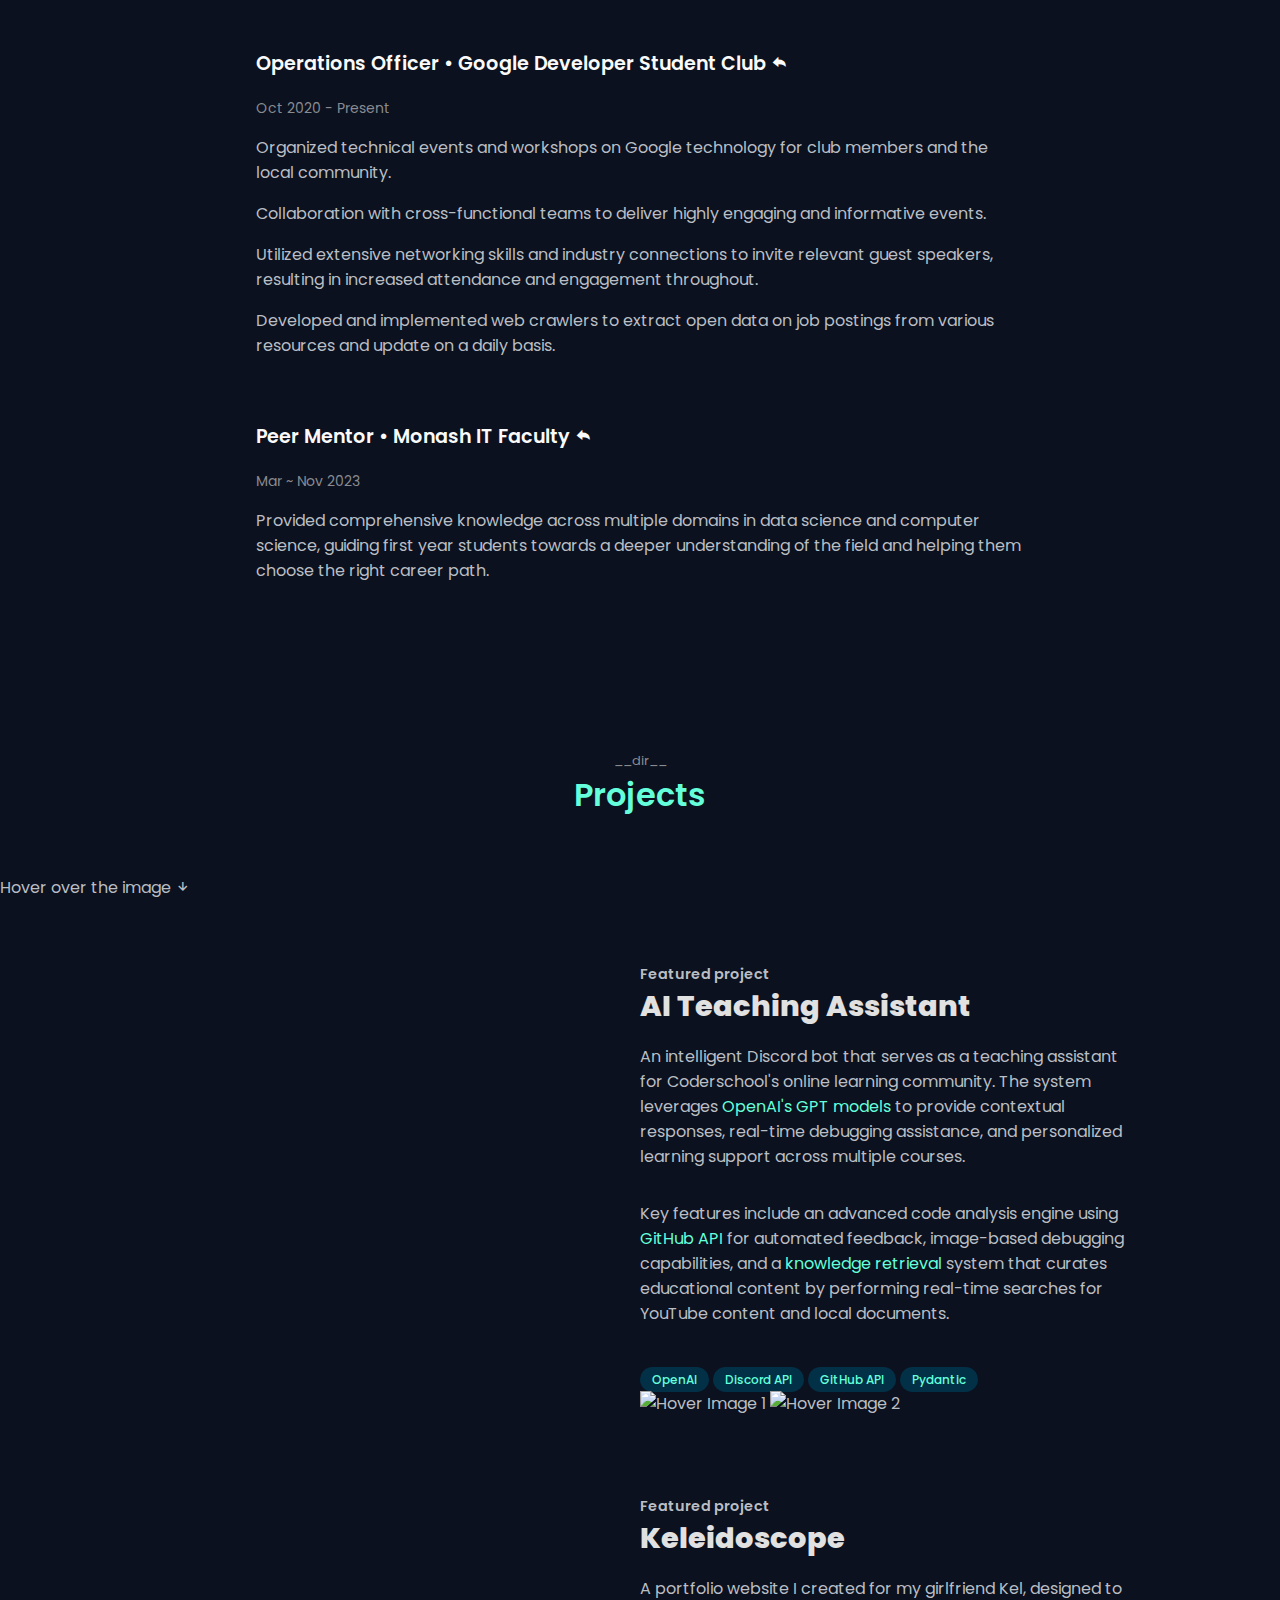
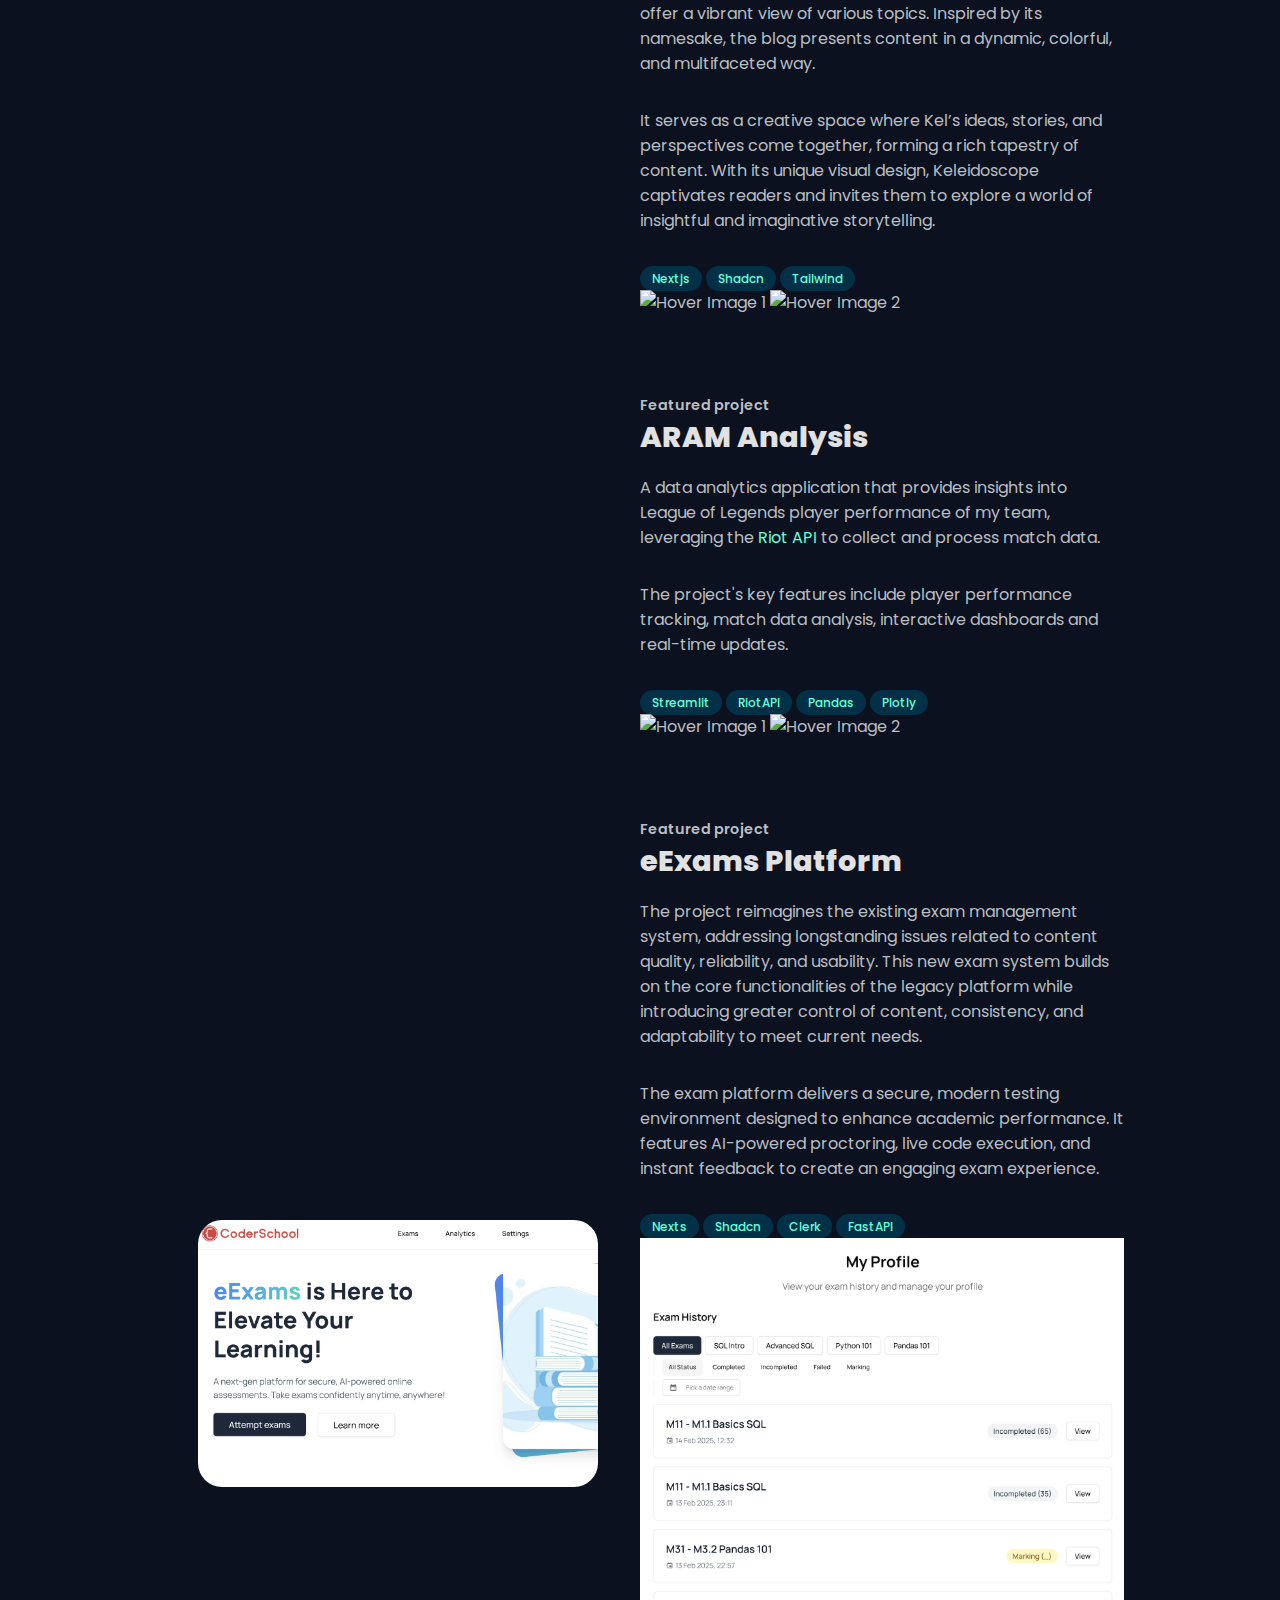
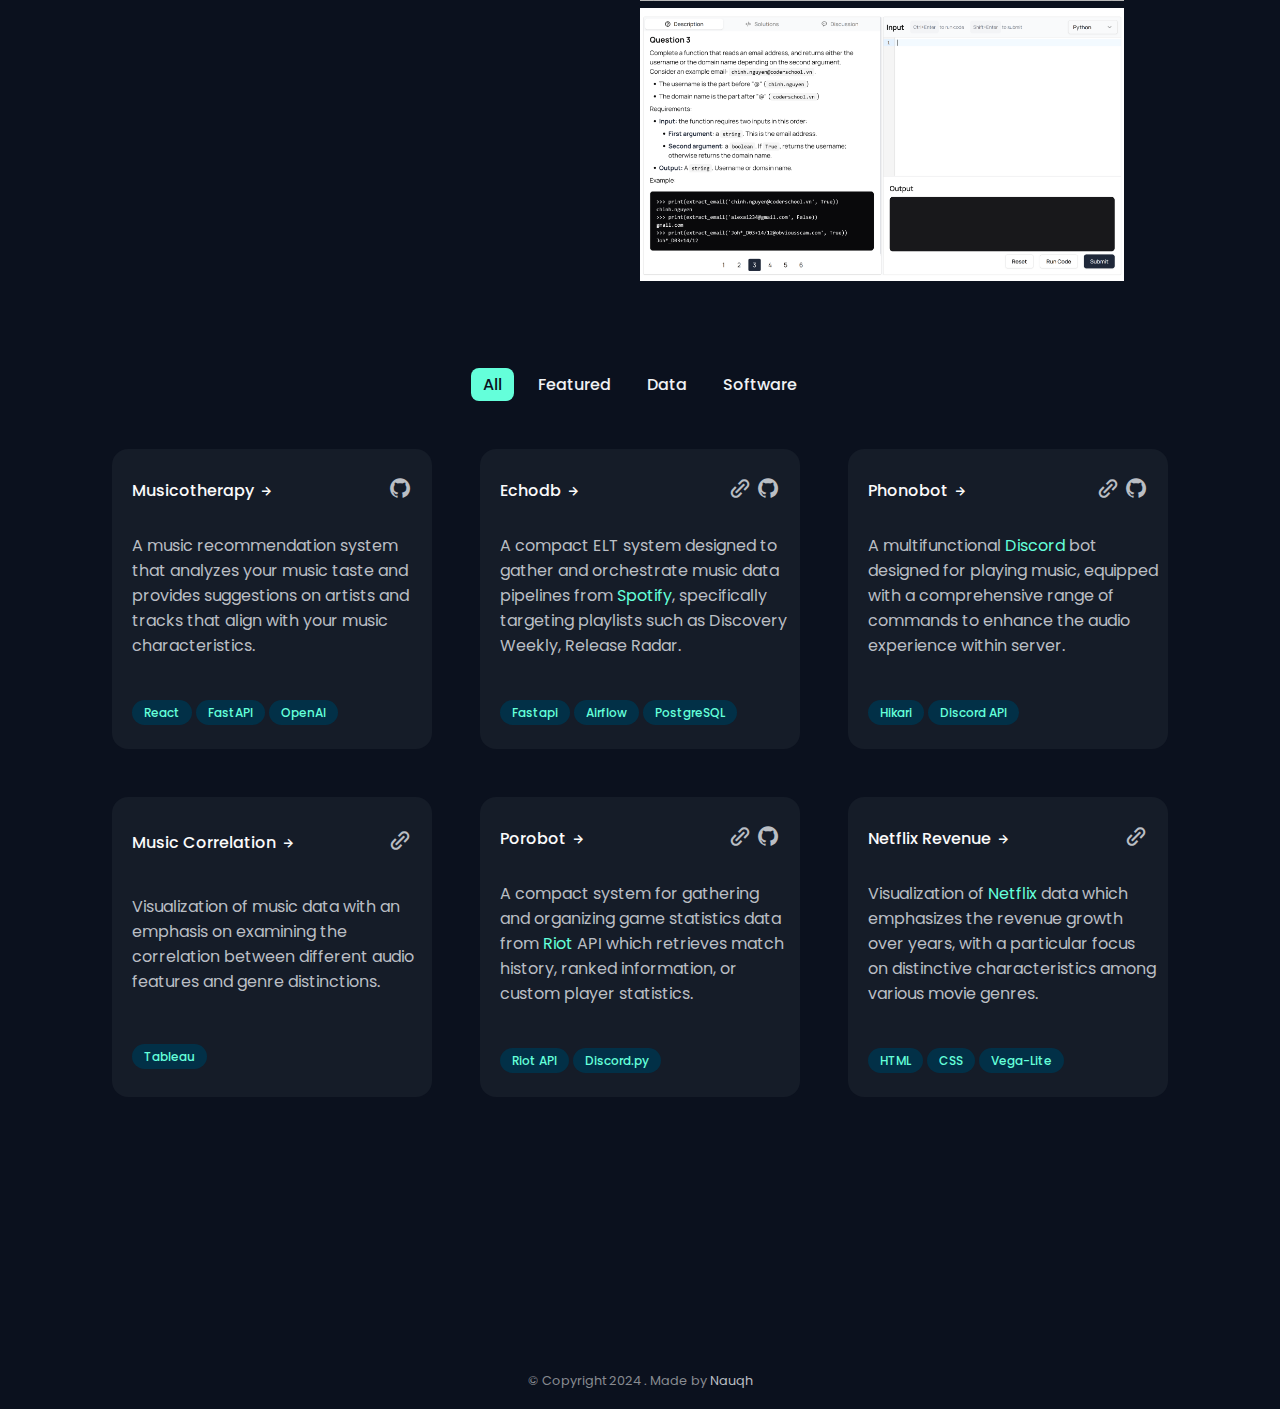
==== commit a3684efa: "feat(problem): add keyboard shortcuts" ====
--- a/index.html
+++ b/index.html
@@ -2,20 +2,20 @@
 <html lang="en">
 
 <head>
-    <meta charset="UTF-8">
-    <meta name="viewport" content="width=device-width, initial-scale=1.0">
+    <meta charset="UTF-8" />
+    <meta name="viewport" content="width=device-width, initial-scale=1.0" />
 
     <!--=============== FAVICON ===============-->
-    <link rel="shortcut icon" href="assets/img/favicon.png" type="image/x-icon">
+    <link rel="shortcut icon" href="assets/img/favicon.png" type="image/x-icon" />
 
     <!--=============== BOXICONS ===============-->
-    <link href='https://unpkg.com/boxicons@2.1.4/css/boxicons.min.css' rel='stylesheet'>
+    <link href="https://unpkg.com/boxicons@2.1.4/css/boxicons.min.css" rel="stylesheet" />
 
     <!--=============== SWIPER CSS ===============-->
-    <link rel="stylesheet" href="assets/css/swiper-bundle.min.css">
+    <link rel="stylesheet" href="assets/css/swiper-bundle.min.css" />
 
     <!--=============== CSS ===============-->
-    <link rel="stylesheet" href="assets/css/styles.css">
+    <link rel="stylesheet" href="assets/css/styles.css" />
 
     <title> Nauqh </title>
 </head>
@@ -38,13 +38,10 @@
                 <div class="home__data">
                     <h1 class="home__name">I'm Minh Quan</h1>
                     <h3 class="home__education">Developer, Analytics Engineer & Mentor</h3>
-                    <span class="home__quote">I build data solutions to drive innovation
-                    </span>
+                    <span class="home__quote">I build data solutions to drive innovation</span>
 
                     <div class="home__buttons">
-                        <a download=""
-                            href="https://docs.google.com/document/d/1vMcvJ4NRqq_khBUW0o3zsQkkuCexYV34M1_vaYgw944/edit?usp=sharing&resourcekey=0-xH_h4uJieMpjZnN4jc22mA"
-                            class="button-link">
+                        <a download="" href="assets/pdf/resume.pdf" class="button-link">
                             > Download CV
                         </a>
                         <a href="https://github.com/nauqh" class="button-link">> View my projects</a>
@@ -53,18 +50,18 @@
 
                 <div class="home__social">
                     <a href="https://www.linkedin.com/in/nauqh/" target="_blank" class="home__social-link">
-                        <i class='bx bxl-linkedin-square'></i>
+                        <i class="bx bxl-linkedin-square"></i>
                     </a>
                     <a href="https://github.com/nauqh" target="_blank" class="home__social-link">
-                        <i class='bx bxl-github'></i>
+                        <i class="bx bxl-github"></i>
                     </a>
                     <a href="https://discord.com/users/815706256463364116" class="home__social-link">
-                        <i class='bx bxl-discord-alt'></i>
+                        <i class="bx bxl-discord-alt"></i>
                     </a>
                 </div>
 
                 <a href="#about" class="home__scroll">
-                    <i class='bx bx-mouse home__scroll-icon'></i>
+                    <i class="bx bx-mouse home__scroll-icon"></i>
                     <span class="home__scroll-name">Scroll Down</span>
                 </a>
             </div>
@@ -82,21 +79,20 @@
                     <div class="about__info">
                         <div class="about__box">
                             <a href="https://gdsc.community.dev/monash-university/">
-                                <i class='bx bx-code about__icon'></i>
+                                <i class="bx bx-code about__icon"></i>
                             </a>
-
                             <h3 class="about__title">Experience</h3>
                             <span class="about__subtitle">GDSC Member</span>
                         </div>
 
                         <div class="about__box">
-                            <i class='bx bx-buildings about__icon'></i>
+                            <i class="bx bx-buildings about__icon"></i>
                             <h3 class="about__title">Education</h3>
                             <span class="about__subtitle">Monash University</span>
                         </div>
 
                         <div class="about__box">
-                            <i class='bx bxl-discord-alt about__icon'></i>
+                            <i class="bx bxl-discord-alt about__icon"></i>
                             <h3 class="about__title">Community</h3>
                             <span class="about__subtitle">Discord Moderator</span>
                         </div>
@@ -112,12 +108,10 @@
                     <p class="about__description">
                         Currently I am a computer science graduate at <span style="color:#fafafa;font-weight:600">Monash
                             University</span> with professional proficiency in
-                        data science and
-                        software development. I am dedicated to leverage my technical expertise and analytical skills to
+                        data science and software development. I am dedicated to leverage my technical expertise and
+                        analytical skills to
                         drive innovation for forward-thinking organizations.
                     </p>
-
-                    <!-- <a href="" class="button">Contact Me</a> -->
                 </div>
             </div>
         </section>
@@ -136,48 +130,46 @@
                     <div class="skills__box">
                         <div class="skills__group">
                             <div class="skills__data">
-                                <i class='bx bx-star check-icon'></i>
-                                <div>
-                                    <h3 class="skills__name">Spark</h3>
+                                <i class="bx bxs-hourglass check-icon"></i>
+                                <div>
+                                    <h3 class="skills__name">Airflow</h3>
+                                    <span class="skills__level">Orchestration</span>
+                                </div>
+                            </div>
+                            <div class="skills__data">
+                                <i class="bx bx-star check-icon"></i>
+                                <div>
+                                    <h3 class="skills__name">PySpark</h3>
                                     <span class="skills__level">Analytics</span>
                                 </div>
                             </div>
 
                             <div class="skills__data">
-                                <i class='bx bxs-bar-chart-alt-2 check-icon'></i>
-
+                                <i class="bx bxs-bar-chart-alt-2 check-icon"></i>
                                 <div>
                                     <h3 class="skills__name">Tableau</h3>
                                     <span class="skills__level">Dashboard</span>
                                 </div>
                             </div>
-
-                            <div class="skills__data">
-                                <i class='bx bxs-hourglass check-icon'></i>
-                                <div>
-                                    <h3 class="skills__name">Dagster</h3>
-                                    <span class="skills__level">Orchestration</span>
-                                </div>
-                            </div>
                         </div>
 
                         <div class="skills__group">
                             <div class="skills__data">
-                                <i class='bx bxl-postgresql check-icon'></i>
+                                <i class="bx bxl-postgresql check-icon"></i>
                                 <div>
                                     <h3 class="skills__name">Postgres</h3>
                                     <span class="skills__level">Database</span>
                                 </div>
                             </div>
                             <div class="skills__data">
-                                <i class='bx bx-layer check-icon'></i>
+                                <i class="bx bx-layer check-icon"></i>
                                 <div>
                                     <h3 class="skills__name">Databricks</h3>
                                     <span class="skills__level">Platform</span>
                                 </div>
                             </div>
                             <div class="skills__data">
-                                <i class='bx bxl-aws check-icon'></i>
+                                <i class="bx bxl-aws check-icon"></i>
                                 <div>
                                     <h3 class="skills__name">AWS</h3>
                                     <span class="skills__level">Cloud</span>
@@ -189,7 +181,7 @@
                     <div class="skills__box">
                         <div class="skills__group">
                             <div class="skills__data">
-                                <i class='bx bxs-objects-vertical-bottom check-icon'></i>
+                                <i class="bx bxs-objects-vertical-bottom check-icon"></i>
                                 <div>
                                     <h3 class="skills__name">Pandas</h3>
                                     <span class="skills__level">Analytics</span>
@@ -197,7 +189,7 @@
                             </div>
 
                             <div class="skills__data">
-                                <i class='bx bxs-palette check-icon'></i>
+                                <i class="bx bxs-palette check-icon"></i>
                                 <div>
                                     <h3 class="skills__name">Plotly</h3>
                                     <span class="skills__level">Visualisation</span>
@@ -206,9 +198,8 @@
                         </div>
 
                         <div class="skills__group">
-
-                            <div class="skills__data">
-                                <i class='bx bxs-vial check-icon'></i>
+                            <div class="skills__data">
+                                <i class="bx bxs-vial check-icon"></i>
                                 <div>
                                     <h3 class="skills__name">Langchain</h3>
                                     <span class="skills__level">LLM</span>
@@ -216,13 +207,12 @@
                             </div>
 
                             <div class="skills__data">
-                                <i class='bx bxs-hot check-icon'></i>
+                                <i class="bx bxs-hot check-icon"></i>
                                 <div>
                                     <h3 class="skills__name">Pytorch</h3>
                                     <span class="skills__level">Deep learning</span>
                                 </div>
                             </div>
-
                         </div>
                     </div>
                 </div>
@@ -236,34 +226,48 @@
                     <div class="skills__box">
                         <div class="skills__group">
                             <div class="skills__data">
-                                <i class='bx bxl-react check-icon'></i>
+                                <i class="bx bxl-react check-icon"></i>
                                 <div>
                                     <h3 class="skills__name">React</h3>
                                     <span class="skills__level">Frontend</span>
                                 </div>
                             </div>
                             <div class="skills__data">
-                                <i class='bx bxl-tailwind-css check-icon'></i>
+                                <i class="bx bxl-tailwind-css check-icon"></i>
                                 <div>
                                     <h3 class="skills__name">Tailwind</h3>
                                     <span class="skills__level">CSS</span>
                                 </div>
                             </div>
+                            <div class="skills__data">
+                                <i class="bx bxs-pyramid check-icon"></i>
+                                <div>
+                                    <h3 class="skills__name">Prisma</h3>
+                                    <span class="skills__level">ORM</span>
+                                </div>
+                            </div>
                         </div>
 
                         <div class="skills__group">
                             <div class="skills__data">
-                                <i class='bx bxs-up-arrow check-icon'></i>
+                                <i class="bx bxs-up-arrow check-icon"></i>
                                 <div>
                                     <h3 class="skills__name">Nextjs</h3>
                                     <span class="skills__level">Frontend</span>
                                 </div>
                             </div>
                             <div class="skills__data">
-                                <i class='bx bxs-bolt check-icon'></i>
-                                <div>
-                                    <h3 class="skills__name">Chakra</h3>
+                                <i class="bx bxs-bolt check-icon"></i>
+                                <div>
+                                    <h3 class="skills__name">Shadcn</h3>
                                     <span class="skills__level">Components</span>
+                                </div>
+                            </div>
+                            <div class="skills__data">
+                                <i class="bx bxs-check-shield check-icon"></i>
+                                <div>
+                                    <h3 class="skills__name">Clerk</h3>
+                                    <span class="skills__level">Authentication</span>
                                 </div>
                             </div>
                         </div>
@@ -272,8 +276,7 @@
                     <div class="skills__box">
                         <div class="skills__group">
                             <div class="skills__data">
-                                <i class='bx bxl-django check-icon'></i>
-
+                                <i class="bx bxl-django check-icon"></i>
                                 <div>
                                     <h3 class="skills__name">Django</h3>
                                     <span class="skills__level">Backend</span>
@@ -281,24 +284,17 @@
                             </div>
 
                             <div class="skills__data">
-                                <i class='bx bxs-bolt-circle check-icon'></i>
+                                <i class="bx bxs-bolt-circle check-icon"></i>
                                 <div>
                                     <h3 class="skills__name">Fastapi</h3>
                                     <span class="skills__level">API</span>
                                 </div>
                             </div>
-                            <div class="skills__data">
-                                <i class='bx bxs-pyramid check-icon'></i>
-                                <div>
-                                    <h3 class="skills__name">Prisma</h3>
-                                    <span class="skills__level">ORM</span>
-                                </div>
-                            </div>
                         </div>
 
                         <div class="skills__group">
                             <div class="skills__data">
-                                <i class='bx bxl-git check-icon'></i>
+                                <i class="bx bxl-git check-icon"></i>
                                 <div>
                                     <h3 class="skills__name">Git</h3>
                                     <span class="skills__level">Version</span>
@@ -306,7 +302,7 @@
                             </div>
 
                             <div class="skills__data">
-                                <i class='bx bxl-docker check-icon'></i>
+                                <i class="bx bxl-docker check-icon"></i>
                                 <div>
                                     <h3 class="skills__name">Docker</h3>
                                     <span class="skills__level">Container</span>
@@ -317,241 +313,6 @@
                 </div>
             </div>
         </section>
-
-        <!--=============== SERVICES ===============-->
-        <!-- <section class="services section">
-            <span class="section__subtitle">__repr__</span>
-            <h2 class="section__title">Skills</h2>
-
-            <div class="services__container container grid">
-                <div class="services__card">
-                    <h3 class="services__title">Data<br> Management</h3>
-
-                    <span class="services__button">
-                        See more <i class='bx bx-right-arrow-alt services__icon'></i>
-                    </span>
-
-                    <div class="services__modal">
-                        <div class="services__modal-content">
-                            <i class='bx bx-x services__modal-close'></i>
-
-                            <h3 class="services__modal-title">Data Management</h3>
-                            <p class="services__modal-description">
-                                Data harvesting, cleaning and reshaping. Development of automated workflows.
-                            </p>
-
-                            <ul class="services__modal-list">
-                                <li class="services__modal-item">
-                                    <i class='bx bx-check services__modal-icon'></i>
-                                    <p class="services__modal-info">
-                                        Harvest data from different sources like APIs, SQL databases or messy Excel
-                                        spreadsheets
-                                    </p>
-                                </li>
-
-                                <li class="services__modal-item">
-                                    <i class='bx bx-check services__modal-icon'></i>
-                                    <p class="services__modal-info">
-                                        Reformat and reshape data to make further analyses easier
-                                    </p>
-                                </li>
-
-                                <li class="services__modal-item">
-                                    <i class='bx bx-check services__modal-icon'></i>
-                                    <p class="services__modal-info">
-                                        Clean datasets removing outliers and abberant data
-                                    </p>
-                                </li>
-
-                                <li class="services__modal-item">
-                                    <i class='bx bx-check services__modal-icon'></i>
-                                    <p class="services__modal-info">
-                                        Create reproducible data preparation workflows
-                                    </p>
-                                </li>
-
-                                <li class="services__modal-item">
-                                    <i class='bx bx-check services__modal-icon'></i>
-                                    <p class="services__modal-info">
-                                        Automatize the creation of data related reports
-                                    </p>
-                                </li>
-                            </ul>
-                        </div>
-                    </div>
-                </div>
-
-                <div class="services__card">
-                    <h3 class="services__title">Data<br> Modeling</h3>
-
-                    <span class="services__button">
-                        See more <i class='bx bx-right-arrow-alt services__icon'></i>
-                    </span>
-
-                    <div class="services__modal">
-                        <div class="services__modal-content">
-                            <i class='bx bx-x services__modal-close'></i>
-
-                            <h3 class="services__modal-title">Data Modeling</h3>
-                            <p class="services__modal-description">
-                                Data exploration, application of statistical methods, reproducible data analysis.
-                            </p>
-
-                            <ul class="services__modal-list">
-                                <li class="services__modal-item">
-                                    <i class='bx bx-check services__modal-icon'></i>
-                                    <p class="services__modal-info">
-                                        Exploratory analysis of a dataset.
-                                    </p>
-                                </li>
-
-                                <li class="services__modal-item">
-                                    <i class='bx bx-check services__modal-icon'></i>
-                                    <p class="services__modal-info">
-                                        Creation of clean and reproducible reports using R Markdown.
-                                    </p>
-                                </li>
-
-                                <li class="services__modal-item">
-                                    <i class='bx bx-check services__modal-icon'></i>
-                                    <p class="services__modal-info">
-                                        Application of statistical methods on your dataset.
-                                    </p>
-                                </li>
-
-                                <li class="services__modal-item">
-                                    <i class='bx bx-check services__modal-icon'></i>
-                                    <p class="services__modal-info">
-                                        Creation of custom scripts for analysing your data automatically.
-                                    </p>
-                                </li>
-
-                                <li class="services__modal-item">
-                                    <i class='bx bx-check services__modal-icon'></i>
-                                    <p class="services__modal-info">
-                                        Design and mockups of products for companies.
-                                    </p>
-                                </li>
-                            </ul>
-                        </div>
-                    </div>
-                </div>
-
-                <div class="services__card">
-                    <h3 class="services__title">Data<br> Visualization</h3>
-
-                    <span class="services__button">
-                        See more <i class='bx bx-right-arrow-alt services__icon'></i>
-                    </span>
-
-                    <div class="services__modal">
-                        <div class="services__modal-content">
-                            <i class='bx bx-x services__modal-close'></i>
-
-                            <h3 class="services__modal-title">Data Visualization</h3>
-                            <p class="services__modal-description">
-                                Creation of static and interactive dataviz and dashboards, review of scientific figures.
-                            </p>
-
-                            <ul class="services__modal-list">
-                                <li class="services__modal-item">
-                                    <i class='bx bx-check services__modal-icon'></i>
-                                    <p class="services__modal-info">
-                                        Creation and review of graphs for scientific publication.
-                                    </p>
-                                </li>
-
-                                <li class="services__modal-item">
-                                    <i class='bx bx-check services__modal-icon'></i>
-                                    <p class="services__modal-info">
-                                        Development of data application using <u>Python</u> and <u>Streamlit</u>.
-                                    </p>
-                                </li>
-
-                                <li class="services__modal-item">
-                                    <i class='bx bx-check services__modal-icon'></i>
-                                    <p class="services__modal-info">
-                                        Creation of custom data visualization for the web using <u>Tableau</u>.
-                                    </p>
-                                </li>
-
-                                <li class="services__modal-item">
-                                    <i class='bx bx-check services__modal-icon'></i>
-                                    <p class="services__modal-info">
-                                        Visualization of streaming data.
-                                    </p>
-                                </li>
-
-                                <li class="services__modal-item">
-                                    <i class='bx bx-check services__modal-icon'></i>
-                                    <p class="services__modal-info">
-                                        Dashboard creation for real time data analysis.
-                                    </p>
-                                </li>
-                            </ul>
-                        </div>
-                    </div>
-                </div>
-
-                <div class="services__card">
-                    <h3 class="services__title">Backend <br> Development</h3>
-
-                    <span class="services__button">
-                        See more <i class='bx bx-right-arrow-alt services__icon'></i>
-                    </span>
-
-                    <div class="services__modal">
-                        <div class="services__modal-content">
-                            <i class='bx bx-x services__modal-close'></i>
-
-                            <h3 class="services__modal-title">Backend Development</h3>
-                            <p class="services__modal-description">
-                                Service with more than 3 years of experience.
-                                Providing quality work to clients and companies.
-                            </p>
-
-                            <ul class="services__modal-list">
-                                <li class="services__modal-item">
-                                    <i class='bx bx-check services__modal-icon'></i>
-                                    <p class="services__modal-info">
-                                        I develop the user interface.
-                                    </p>
-                                </li>
-
-                                <li class="services__modal-item">
-                                    <i class='bx bx-check services__modal-icon'></i>
-                                    <p class="services__modal-info">
-                                        Web page development.
-                                    </p>
-                                </li>
-
-                                <li class="services__modal-item">
-                                    <i class='bx bx-check services__modal-icon'></i>
-                                    <p class="services__modal-info">
-                                        I create ux element interactions.
-                                    </p>
-                                </li>
-
-                                <li class="services__modal-item">
-                                    <i class='bx bx-check services__modal-icon'></i>
-                                    <p class="services__modal-info">
-                                        I position your company brand.
-                                    </p>
-                                </li>
-
-                                <li class="services__modal-item">
-                                    <i class='bx bx-check services__modal-icon'></i>
-                                    <p class="services__modal-info">
-                                        Design and mockups of products for companies.
-                                    </p>
-                                </li>
-                            </ul>
-                        </div>
-                    </div>
-                </div>
-            </div>
-        </section> -->
-
 
         <!--=============== Qualifications ===============-->
         <section class="qualification section" id="qualification">
@@ -597,8 +358,8 @@
                         <div class="qualification__card">
                             <h3 class="qualification__name">
                                 <a href="https://www.coderschool.vn/">
-                                    Analytics Engineer • CoderSchool
-                                    <i class='bx bxs-share work__icon'></i>
+                                    Automation Engineer • CoderSchool
+                                    <i class="bx bxs-share work__icon"></i>
                                 </a>
                             </h3>
                             <span class="qualification__year">Oct 2024 - Present</span>
@@ -607,7 +368,6 @@
                                 role involves developing and maintaining a new exam platform for data science courses
                                 that improves content management, usability, and integrates an advanced auto-grading
                                 system for efficient assessments.
-
                             </p>
                             <p>
                                 Built automated job scraper that curates personalized opportunities on a weekly basis
@@ -624,7 +384,7 @@
                                 <a
                                     href="https://gdg.community.dev/gdg-on-campus-monash-university-melbourne-australia/">
                                     Operations Officer • Google Developer Student Club
-                                    <i class='bx bxs-share work__icon'></i>
+                                    <i class="bx bxs-share work__icon"></i>
                                 </a>
                             </h3>
                             <span class="qualification__year">Oct 2020 - Present</span>
@@ -638,21 +398,18 @@
                                 resources and update on a daily basis.</p>
                         </div>
 
-
-
                         <div class="qualification__card">
                             <h3 class="qualification__name">
                                 <a href="https://www.monash.edu/about/peer-mentoring">
                                     Peer Mentor • Monash IT Faculty
-                                    <i class='bx bxs-share work__icon'></i>
+                                    <i class="bx bxs-share work__icon"></i>
                                 </a>
                             </h3>
                             <span class="qualification__year">Mar ~ Nov 2023</span>
                             <p>
                                 Provided comprehensive knowledge across multiple domains in data science and computer
                                 science, guiding first year students towards a deeper understanding of the field and
-                                helping them
-                                choose the right career path.
+                                helping them choose the right career path.
                             </p>
                         </div>
                     </div>
@@ -664,33 +421,46 @@
         <section class="work section" id="work">
             <span class="section__subtitle">__dir__</span>
             <h2 class="section__title">Projects</h2>
+            <p class="hover-instruction">Hover over the image <i class="bx bx-down-arrow-alt"></i></p>
 
             <div class="work__featured-container">
                 <div class="about__container container grid" style="margin-top: 4rem;" id="feature__container">
-                    <img src="assets/img/vinyl.jpeg" alt="" class="featured__img">
+                    <img src="assets/img/ass.png" alt="" class="featured__img">
 
                     <div class="about__data">
-                        <div class="featured__info">
-                            <span class="featured__subtitle">Featured project</span>
-                            <a class="featured__title" href="https://musicotherapy.vercel.app/">Musicotherapy</a>
-                        </div>
-
-                        <p class="about__description">
-                            A music recommendation system that analyzes your music taste and provides suggestions on
-                            artists and tracks that align with your music characteristics.
-                        </p>
-                        <p class="about__description" style="margin-bottom: 2.5rem;">
-                            The system employs <span style="color:#64ffda">Content-based Filtering</span> technique to
-                            provide
-                            accurate music recommendations based on user preferences and music characteristics,
-                            utilizing <span style="color:#64ffda">Spotify Million Playlist Dataset</span> and <span
-                                style="color:#64ffda">OpenAI GPT-4</span> model.
-                        </p>
-                        <div class=" work__tech-list">
-                            <span class="work__tech">React</span>
-                            <span class="work__tech">FastAPI</span>
-                            <span class="work__tech">OpenAI</span>
-                            <span class="work__tech">Langchain</span>
+                        <div class="text-content">
+                            <div class="featured__info">
+                                <span class="featured__subtitle">Featured project</span>
+                                <a class="featured__title" href="https://github.com/nauqh/ti">AI Teaching Assistant</a>
+                            </div>
+
+                            <p class="about__description">
+                                An intelligent Discord bot that serves as a teaching assistant for Coderschool's online
+                                learning community.
+                                The system leverages <span style="color:#64ffda">OpenAI's GPT models</span> to provide
+                                contextual responses,
+                                real-time debugging assistance, and personalized learning support across multiple
+                                courses.
+                            </p>
+                            <p class="about__description" style="margin-bottom: 2.5rem;">
+                                Key features include an advanced code analysis engine using <span
+                                    style="color:#64ffda">GitHub API</span> for automated feedback, image-based
+                                debugging
+                                capabilities, and a <span style="color:#64ffda">knowledge retrieval</span> system that
+                                curates
+                                educational content by performing real-time searches for YouTube content and local
+                                documents.
+                            </p>
+                            <div class="work__tech-list">
+                                <span class="work__tech">OpenAI</span>
+                                <span class="work__tech">Discord API</span>
+                                <span class="work__tech">GitHub API</span>
+                                <span class="work__tech">Pydantic</span>
+                            </div>
+                        </div>
+                        <div class="hover-images">
+                            <img src="assets/img/assistant.png" alt="Hover Image 1">
+                            <img src="assets/img/ass2.png" alt="Hover Image 2">
                         </div>
                     </div>
                 </div>
@@ -698,80 +468,113 @@
 
             <div class="work__featured-container">
                 <div class="about__container container grid" style="margin-top: 4rem;" id="feature__container">
-                    <img src="assets//img/hym.png" alt="" class="featured__img" style="border: 1px solid #fefefe">
+                    <img src="assets/img/kel.png" alt="" class="featured__img">
 
                     <div class="about__data">
-                        <div class="featured__info">
-                            <span class="featured__subtitle">Featured project</span>
-                            <a class="featured__title" href="https://hymaram.streamlit.app/">ARAM Analysis</a>
-                        </div>
-
-                        <p class="about__description" style="margin-bottom: 2rem;">
-                            A data analytics application that provides insights into League of Legends player
-                            performance of my team, leveraging the <span style="color:#64ffda">Riot API</span> to
-                            collect and process match data.</p>
-                        <p class="about__description" style="margin-bottom: 1.5 rem;">
-                            The project's key features include player
-                            performance tracking, match data analysis, interactive dashboards and real-time updates.
-                        </p>
-                        <div class=" work__tech-list">
-                            <span class="work__tech">Streamlit</span>
-                            <span class="work__tech">RiotAPI</span>
-                            <span class="work__tech">Pandas</span>
-                            <span class="work__tech">Plotly</span>
+                        <div class="text-content">
+                            <div class="featured__info">
+                                <span class="featured__subtitle">Featured project</span>
+                                <a class="featured__title" href="https://keleidoscope.vercel.app/">Keleidoscope</a>
+                            </div>
+
+                            <p class="about__description" style="margin-bottom: 2rem;">
+                                A portfolio website I created for my girlfriend Kel, designed to offer a vibrant view of
+                                various topics. Inspired by its namesake, the blog presents content in a dynamic,
+                                colorful,
+                                and multifaceted way.
+                            </p>
+                            <p class="about__description" style="margin-bottom: 1.5 rem;">
+                                It serves as a creative space where Kel’s ideas, stories, and perspectives come
+                                together,
+                                forming a rich tapestry of content. With its unique visual design, Keleidoscope
+                                captivates
+                                readers and invites them to explore a world of insightful and imaginative storytelling.
+                            </p>
+                            <div class=" work__tech-list">
+                                <span class="work__tech">Nextjs</span>
+                                <span class="work__tech">Shadcn</span>
+                                <span class="work__tech">Tailwind</span>
+                            </div>
+                        </div>
+                        <div class="hover-images">
+                            <img src="assets/img/kel1.png" alt="Hover Image 1">
+                            <img src="assets/img/kel2.png" alt="Hover Image 2">
                         </div>
                     </div>
                 </div>
             </div>
 
             <div class="work__featured-container">
-                <div class="about__container container" style="margin-top: 4rem;" id="feature__container">
+                <div class="about__container container grid" style="margin-top: 4rem;" id="feature__container">
+                    <img src="assets/img/hym.png" alt="" class="featured__img">
 
                     <div class="about__data">
-                        <div class="featured__info">
-                            <span class="featured__subtitle">Featured project</span>
-                            <a class="featured__title" href="https://github.com/nauqh/csautograde">Exam System for Data
-                                Science Courses</a>
-                        </div>
-
-                        <p class="about__description">
-                            The project reimagines the existing exam management system, addressing longstanding issues
-                            related to content quality, reliability, and usability. This new exam system builds on the
-                            core functionalities of the legacy platform while introducing greater control of content,
-                            consistency, and adaptability to meet current needs.
-                        </p>
-
-                        <ul style="text-align: left;">
-                            <li style="margin-bottom: 10px;">📑Deliverables:</li>
-                            <li style="margin-bottom: 10px;"><span style="color:#64ffda">- Exam Notebooks (Google
-                                    Colab)</span>: Redesigned exam
-                                notebooks offering a familiar format with
-                                improved clarity, organized question presentation, and smoother functionality for
-                                learners.</li>
-                            <li style="margin-bottom: 10px;"><span style="color:#64ffda">- Exam Client
-                                    (cspyexamclient)</span>: A Python client
-                                enabling learners to register, answer, and
-                                submit responses through interactive widgets, enhancing usability.</li>
-                            <li style="margin-bottom: 10px;"><span style="color:#64ffda">- Autograding System</span>: A
-                                sophisticated, integrated
-                                auto-grading system that ensures
-                                accurate, efficient assessment across multiple question types.</li>
-                        </ul>
-                        </p>
-                        <div class=" work__tech-list">
-                            <span class="work__tech">Python</span>
-                            <span class="work__tech">FastAPI</span>
-                            <span class="work__tech">AWS</span>
-                        </div>
-                    </div>
-
-                    <img src="assets/img/sample2.png" alt="" class="featured__img2">
-                    <img src="assets/img/sample.png" alt="" class="featured__img2">
-
-                </div>
-            </div>
-
-
+                        <div class="text-content">
+                            <div class="featured__info">
+                                <span class="featured__subtitle">Featured project</span>
+                                <a class="featured__title" href="https://hymaram.streamlit.app/">ARAM Analysis</a>
+                            </div>
+
+                            <p class="about__description" style="margin-bottom: 2rem;">
+                                A data analytics application that provides insights into League of Legends player
+                                performance of my team, leveraging the <span style="color:#64ffda">Riot API</span> to
+                                collect and process match data.
+                            </p>
+                            <p class="about__description" style="margin-bottom: 1.5 rem;">
+                                The project's key features include player performance tracking, match data analysis,
+                                interactive dashboards and real-time updates.
+                            </p>
+                            <div class=" work__tech-list">
+                                <span class="work__tech">Streamlit</span>
+                                <span class="work__tech">RiotAPI</span>
+                                <span class="work__tech">Pandas</span>
+                                <span class="work__tech">Plotly</span>
+                            </div>
+                        </div>
+                        <div class="hover-images">
+                            <img src="assets/img/hym1.png" alt="Hover Image 1">
+                            <img src="assets/img/hym2.png" alt="Hover Image 2">
+                        </div>
+                    </div>
+                </div>
+            </div>
+
+            <div class="work__featured-container">
+                <div class="about__container container grid" style="margin-top: 4rem;" id="feature__container">
+                    <img src="assets/img/exam.png" alt="" class="featured__img">
+
+                    <div class="about__data">
+                        <div class="text-content">
+                            <div class="featured__info">
+                                <span class="featured__subtitle">Featured project</span>
+                                <a class="featured__title" href="https://csassessment.it.com/">eExams Platform</a>
+                            </div>
+
+                            <p class="about__description">
+                                The project reimagines the existing exam management system, addressing longstanding
+                                issues related to content quality, reliability, and usability. This new exam system
+                                builds on the core functionalities of the legacy platform while introducing greater
+                                control of content, consistency, and adaptability to meet current needs.
+                            </p>
+                            <p class="about__description">
+                                The exam platform delivers a secure, modern testing environment designed to enhance
+                                academic performance. It features AI-powered proctoring, live code execution, and
+                                instant feedback to create an engaging exam experience.
+                            </p>
+                            <div class="work__tech-list">
+                                <span class="work__tech">Nexts</span>
+                                <span class="work__tech">Shadcn</span>
+                                <span class="work__tech">Clerk</span>
+                                <span class="work__tech">FastAPI</span>
+                            </div>
+                        </div>
+                        <div class="hover-images">
+                            <img src="assets/img/exam1.png" alt="Hover Image 3">
+                            <img src="assets/img/exam3.png" alt="Hover Image 1">
+                        </div>
+                    </div>
+                </div>
+            </div>
 
             <div class="work__filters">
                 <span class="work__item active-work" data-filter='all'>All</span>
@@ -781,43 +584,42 @@
             </div>
 
             <div class="work__container container grid">
-
                 <div class="work__card mix web movil card-flex">
                     <div class="work__card-title">
-                        <a href="https://github.com/nauqh/ti" target="_blank" class="work__button">
-                            Forum Assistant <i class='bx bx-right-arrow-alt work__icon'></i>
+                        <a href="https://github.com/nauqh/resonance" target="_blank" class="work__button">
+                            Musicotherapy <i class="bx bx-right-arrow-alt work__icon"></i>
                         </a>
                         <div class="">
-                            <a class="title-icon" href="https://github.com/nauqh/ti"><i class='bx bxl-github'></i></a>
-                        </div>
-                    </div>
-                    <p class="work__description"">
-                        A Discord chatbot that leverages <span style=" color: #64ffda;">Large Language
-                        Model</span> to automate responses, offer helpful guidance, and enhance the overall learning
-                        experience.
+                            <a class="title-icon" href="https://github.com/nauqh/resonance"><i
+                                    class="bx bxl-github"></i></a>
+                        </div>
+                    </div>
+                    <p class="work__description">
+                        A music recommendation system that analyzes your music taste and provides suggestions on artists
+                        and tracks that align with your music characteristics.
                     </p>
                     <div class=" work__tech-list">
+                        <span class="work__tech">React</span>
+                        <span class="work__tech">FastAPI</span>
                         <span class="work__tech">OpenAI</span>
-                        <span class="work__tech">Hikari</span>
-                        <span class="work__tech">RAG</span>
-                    </div>
-                </div>
-
+                    </div>
+                </div>
 
                 <div class="work__card mix movil card-flex">
                     <div class="work__card-title">
                         <a href="https://github.com/nauqh/Echodb-app" target="_blank" class="work__button">
-                            Echodb <i class='bx bx-right-arrow-alt work__icon'></i>
+                            Echodb <i class="bx bx-right-arrow-alt work__icon"></i>
                         </a>
                         <div class="">
-                            <a class="title-icon" href="error.html"><i class='bx bx-link-alt'></i></a>
-                            <a class="title-icon" href="error.html"><i class='bx bxl-github'></i></a>
-                        </div>
-                    </div>
-                    <p class="work__description"">A compact ELT system designed to  gather and orchestrate music data pipelines from <span style="
-                        color: #64ffda;">Spotify</span>, specifically targeting playlists such as Discovery Weekly,
-                        Release
-                        Radar.</p>
+                            <a class="title-icon" href="error.html"><i class="bx bx-link-alt"></i></a>
+                            <a class="title-icon" href="error.html"><i class="bx bxl-github"></i></a>
+                        </div>
+                    </div>
+                    <p class="work__description">
+                        A compact ELT system designed to gather and orchestrate music data pipelines from <span
+                            style="color: #64ffda;">Spotify</span>, specifically targeting playlists such as Discovery
+                        Weekly, Release Radar.
+                    </p>
                     <div class=" work__tech-list">
                         <span class="work__tech">Fastapi</span>
                         <span class="work__tech">Airflow</span>
@@ -825,20 +627,19 @@
                     </div>
                 </div>
 
-                <div class=" work__card mix web design card-flex">
+                <div class="work__card mix web design card-flex">
                     <div class="work__card-title">
                         <a href="https://github.com/nauqh/Ashema" target="_blank" class="work__button">
-                            Phonobot <i class='bx bx-right-arrow-alt work__icon'></i>
+                            Phonobot <i class="bx bx-right-arrow-alt work__icon"></i>
                         </a>
                         <div class="">
-                            <a class="title-icon" href=""><i class='bx bx-link-alt'></i></a>
-                            <a class="title-icon" href=""><i class='bx bxl-github'></i></a>
-                        </div>
-                    </div>
-                    <p class="work__description"">
-                    A multifunctional <span style=" color: #64ffda;">Discord</span> bot designed for playing music,
-                        equipped with a comprehensive range of commands to enhance the audio experience within
-                        server.
+                            <a class="title-icon" href=""><i class="bx bx-link-alt"></i></a>
+                            <a class="title-icon" href=""><i class="bx bxl-github"></i></a>
+                        </div>
+                    </div>
+                    <p class="work__description">
+                        A multifunctional <span style=" color: #64ffda;">Discord</span> bot designed for playing music,
+                        equipped with a comprehensive range of commands to enhance the audio experience within server.
                     </p>
                     <div class=" work__tech-list">
                         <span class="work__tech">Hikari</span>
@@ -850,66 +651,67 @@
                     <div class="work__card-title">
                         <a href="https://public.tableau.com/views/Musicdashboard_16932136545670/Dashboard?:language=en-US&:display_count=n&:origin=viz_share_link"
                             target="_blank" class="work__button">
-                            Music Correlation <i class='bx bx-right-arrow-alt work__icon'></i>
+                            Music Correlation <i class="bx bx-right-arrow-alt work__icon"></i>
                         </a>
                         <div class="">
-                            <a class="title-icon" href=""><i class='bx bx-link-alt'></i></a>
-                        </div>
-                    </div>
-                    <p class="work__description"">Visualization of music data with an emphasis on examining the correlation between different audio features and genre distinctions.</p>
-                        <div class=" work__tech-list">
+                            <a class="title-icon" href=""><i class="bx bx-link-alt"></i></a>
+                        </div>
+                    </div>
+                    <p class="work__description">
+                        Visualization of music data with an emphasis on examining the correlation between different
+                        audio features and genre distinctions.
+                    </p>
+                    <div class=" work__tech-list">
                         <span class="work__tech">Tableau</span>
-                </div>
-            </div>
-
-            <div class=" work__card mix design card-flex">
-                <div class="work__card-title">
-                    <a href="https://nauqh.github.io/porodocs/" target="_blank" class="work__button">
-                        Porobot <i class='bx bx-right-arrow-alt work__icon'></i>
-                    </a>
-
-                    <div class="">
-                        <a class="title-icon" href="https://nauqh.github.io/porodocs/"><i
-                                class='bx bx-link-alt'></i></a>
-                        <a class="title-icon" href="https://github.com/nauqh/RiotAPI" target="_blank"><i
-                                class='bx bxl-github'></i></a>
-                    </div>
-                </div>
-
-                <p class="work__description"">A compact system for gathering and organizing game statistics data from <span style="
-                    color: #64ffda;">Riot</span> API which retrieves match history, ranked
-                    information, or custom player statistics.</p>
-                <div class=" work__tech-list">
-                    <span class="work__tech">Riot API</span>
-                    <span class="work__tech">Discord.py</span>
-                </div>
-            </div>
-
-            <div class="work__card mix movil card-flex">
-                <div class="work__card-title">
-                    <a href="https://nauqh.github.io/FIT3179-Data-Visualization-II/" target="_blank"
-                        class="work__button">
-                        Netflix Revenue <i class='bx bx-right-arrow-alt work__icon'></i>
-                    </a>
-
-                    <div class="">
-                        <a class="title-icon" target="_blank"
-                            href="https://github.com/nauqh/FIT3179-Data-Visualization-II"><i
-                                class='bx bx-link-alt'></i></a>
-                    </div>
-                </div>
-
-                <p class="work__description"">
-                        Visualization of <span style=" color: #64ffda;">Netflix</span> data which emphasizes the
-                    revenue growth over years, with a particular focus on distinctive characteristics among various
-                    movie genres.
-                </p>
-                <div class=" work__tech-list">
-                    <span class="work__tech">HTML</span>
-                    <span class="work__tech">CSS</span>
-                    <span class="work__tech">Vega-Lite</span>
-                </div>
-            </div>
+                    </div>
+                </div>
+
+                <div class="work__card mix design card-flex">
+                    <div class="work__card-title">
+                        <a href="https://nauqh.github.io/porodocs/" target="_blank" class="work__button">
+                            Porobot <i class="bx bx-right-arrow-alt work__icon"></i>
+                        </a>
+                        <div class="">
+                            <a class="title-icon" href="https://nauqh.github.io/porodocs/"><i
+                                    class="bx bx-link-alt"></i></a>
+                            <a class="title-icon" href="https://github.com/nauqh/RiotAPI" target="_blank"><i
+                                    class="bx bxl-github"></i></a>
+                        </div>
+                    </div>
+                    <p class="work__description">
+                        A compact system for gathering and organizing game statistics data from <span
+                            style="color: #64ffda;">Riot</span> API which retrieves match history, ranked information,
+                        or custom player statistics.
+                    </p>
+                    <div class=" work__tech-list">
+                        <span class="work__tech">Riot API</span>
+                        <span class="work__tech">Discord.py</span>
+                    </div>
+                </div>
+
+                <div class="work__card mix movil card-flex">
+                    <div class="work__card-title">
+                        <a href="https://nauqh.github.io/FIT3179-Data-Visualization-II/" target="_blank"
+                            class="work__button">
+                            Netflix Revenue <i class="bx bx-right-arrow-alt work__icon"></i>
+                        </a>
+                        <div class="">
+                            <a class="title-icon" target="_blank"
+                                href="https://github.com/nauqh/FIT3179-Data-Visualization-II"><i
+                                    class="bx bx-link-alt"></i></a>
+                        </div>
+                    </div>
+                    <p class="work__description">
+                        Visualization of <span style=" color: #64ffda;">Netflix</span> data which emphasizes the revenue
+                        growth over years, with a particular focus on distinctive characteristics among various movie
+                        genres.
+                    </p>
+                    <div class=" work__tech-list">
+                        <span class="work__tech">HTML</span>
+                        <span class="work__tech">CSS</span>
+                        <span class="work__tech">Vega-Lite</span>
+                    </div>
+                </div>
             </div>
         </section>
     </main>
--- a/assets/css/styles.css
+++ b/assets/css/styles.css
@@ -788,7 +788,7 @@
 	display: block;
 	color: var(--text-color-light);
 	text-align: center;
-	font-size: 0.9rem;
+	font-size: 0.8rem;
 }
 
 .footer__copy a {
@@ -998,6 +998,10 @@
 	.services__container {
 		column-gap: 1rem;
 	}
+
+	.work__featured-container-inner {
+		padding: 0 2rem;
+	}
 }
 
 @media screen and (min-width: 992px) {
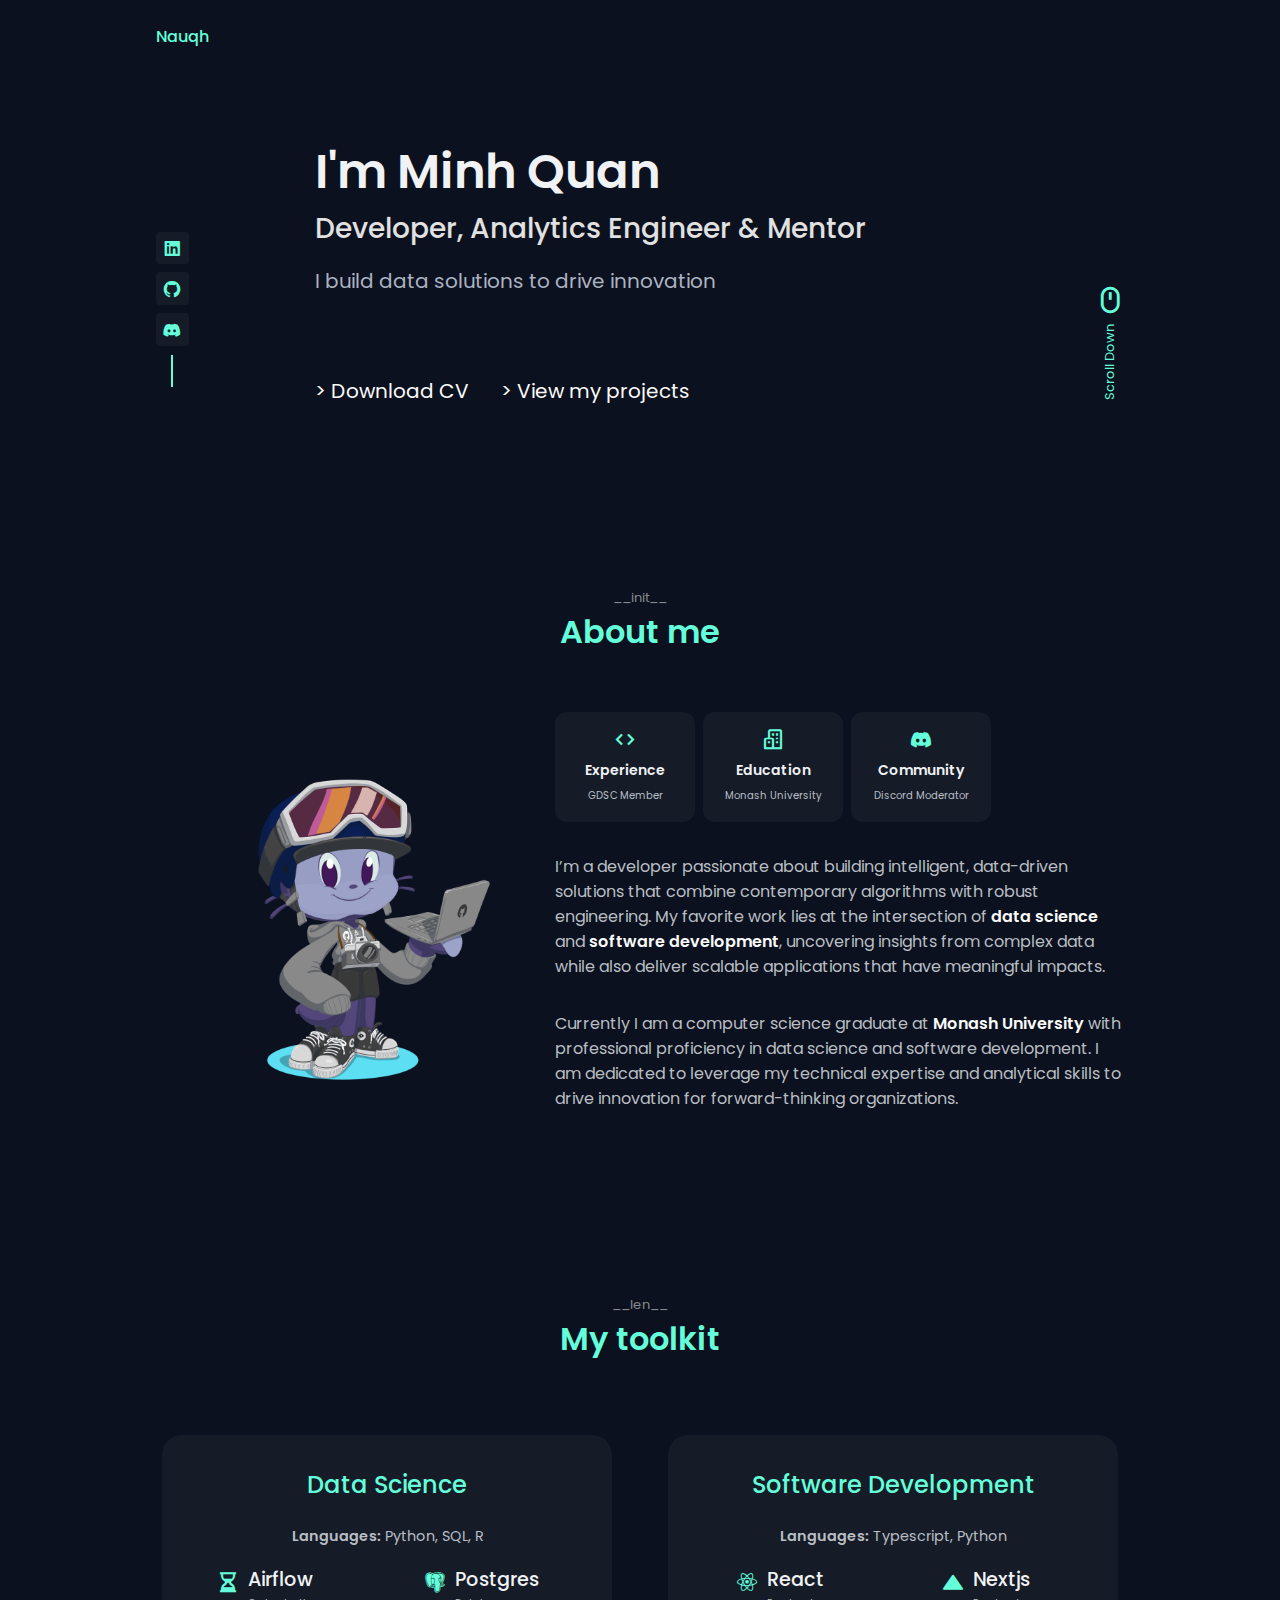
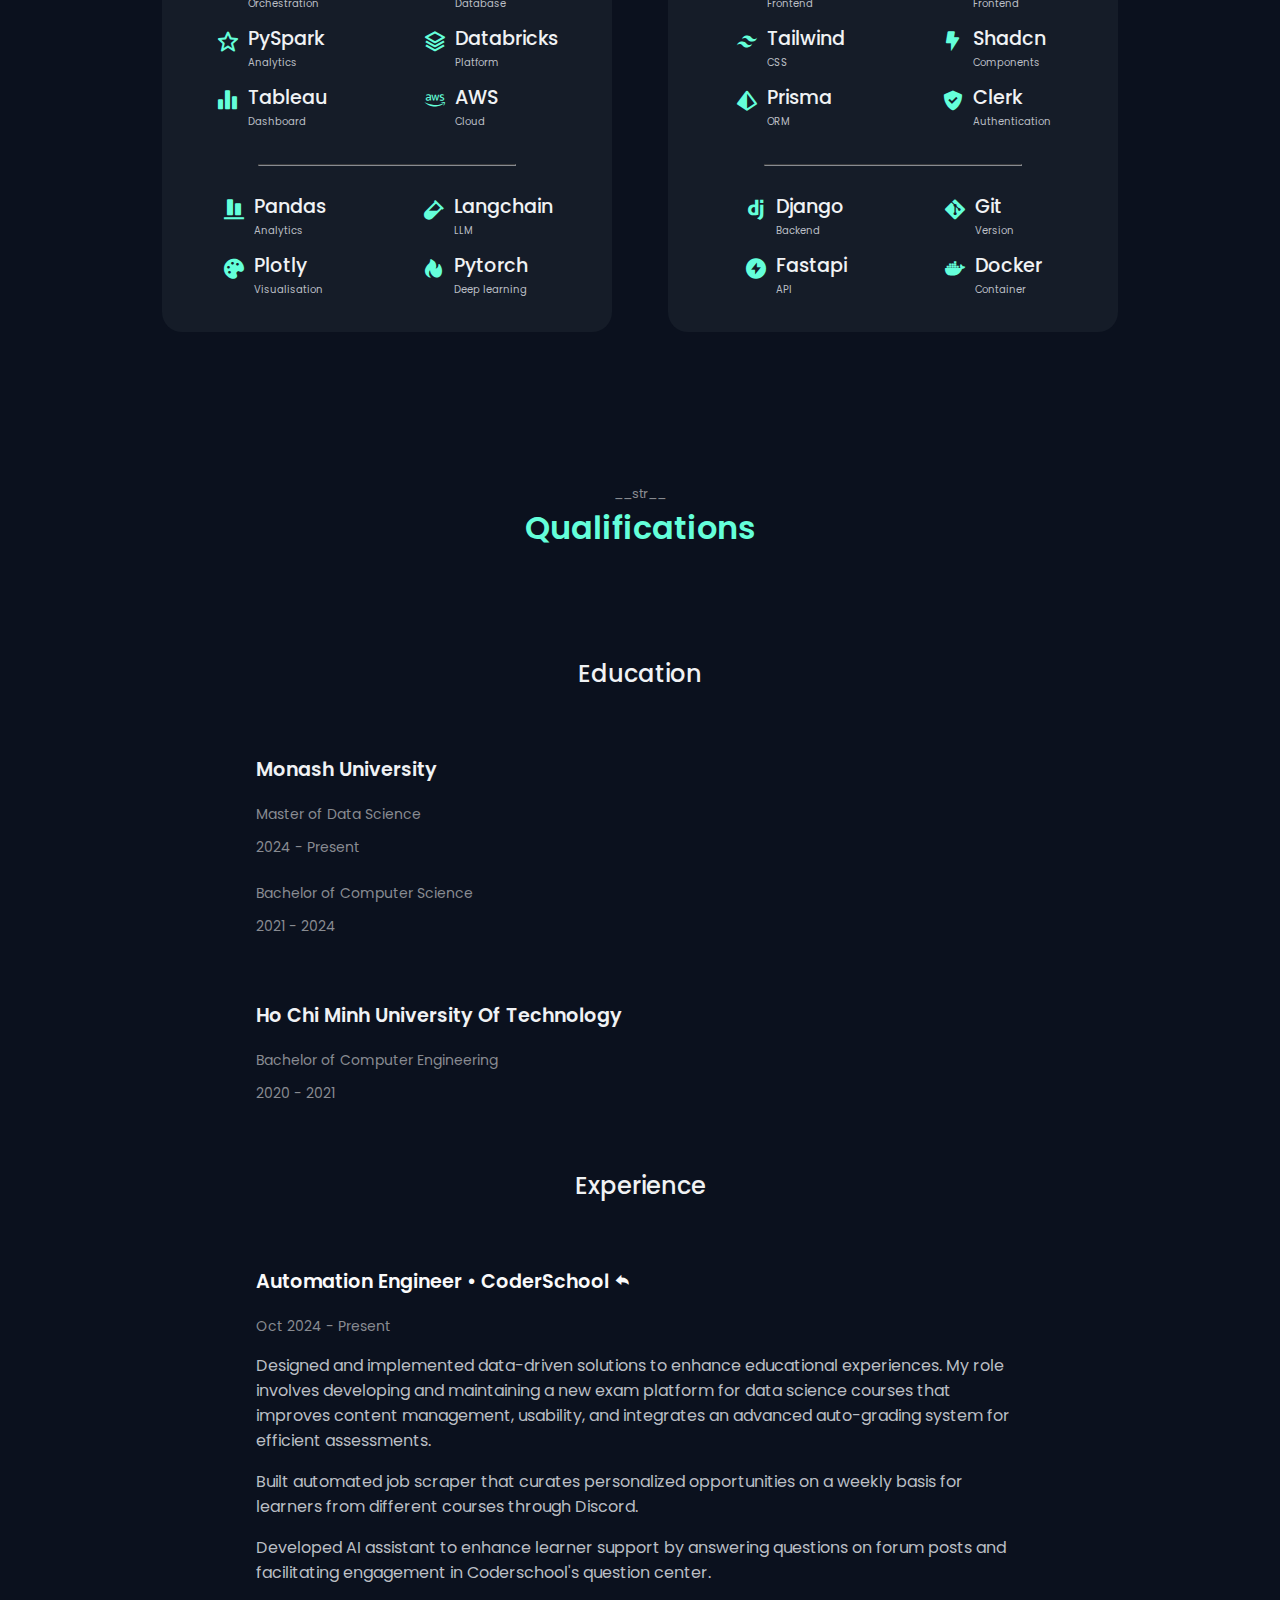
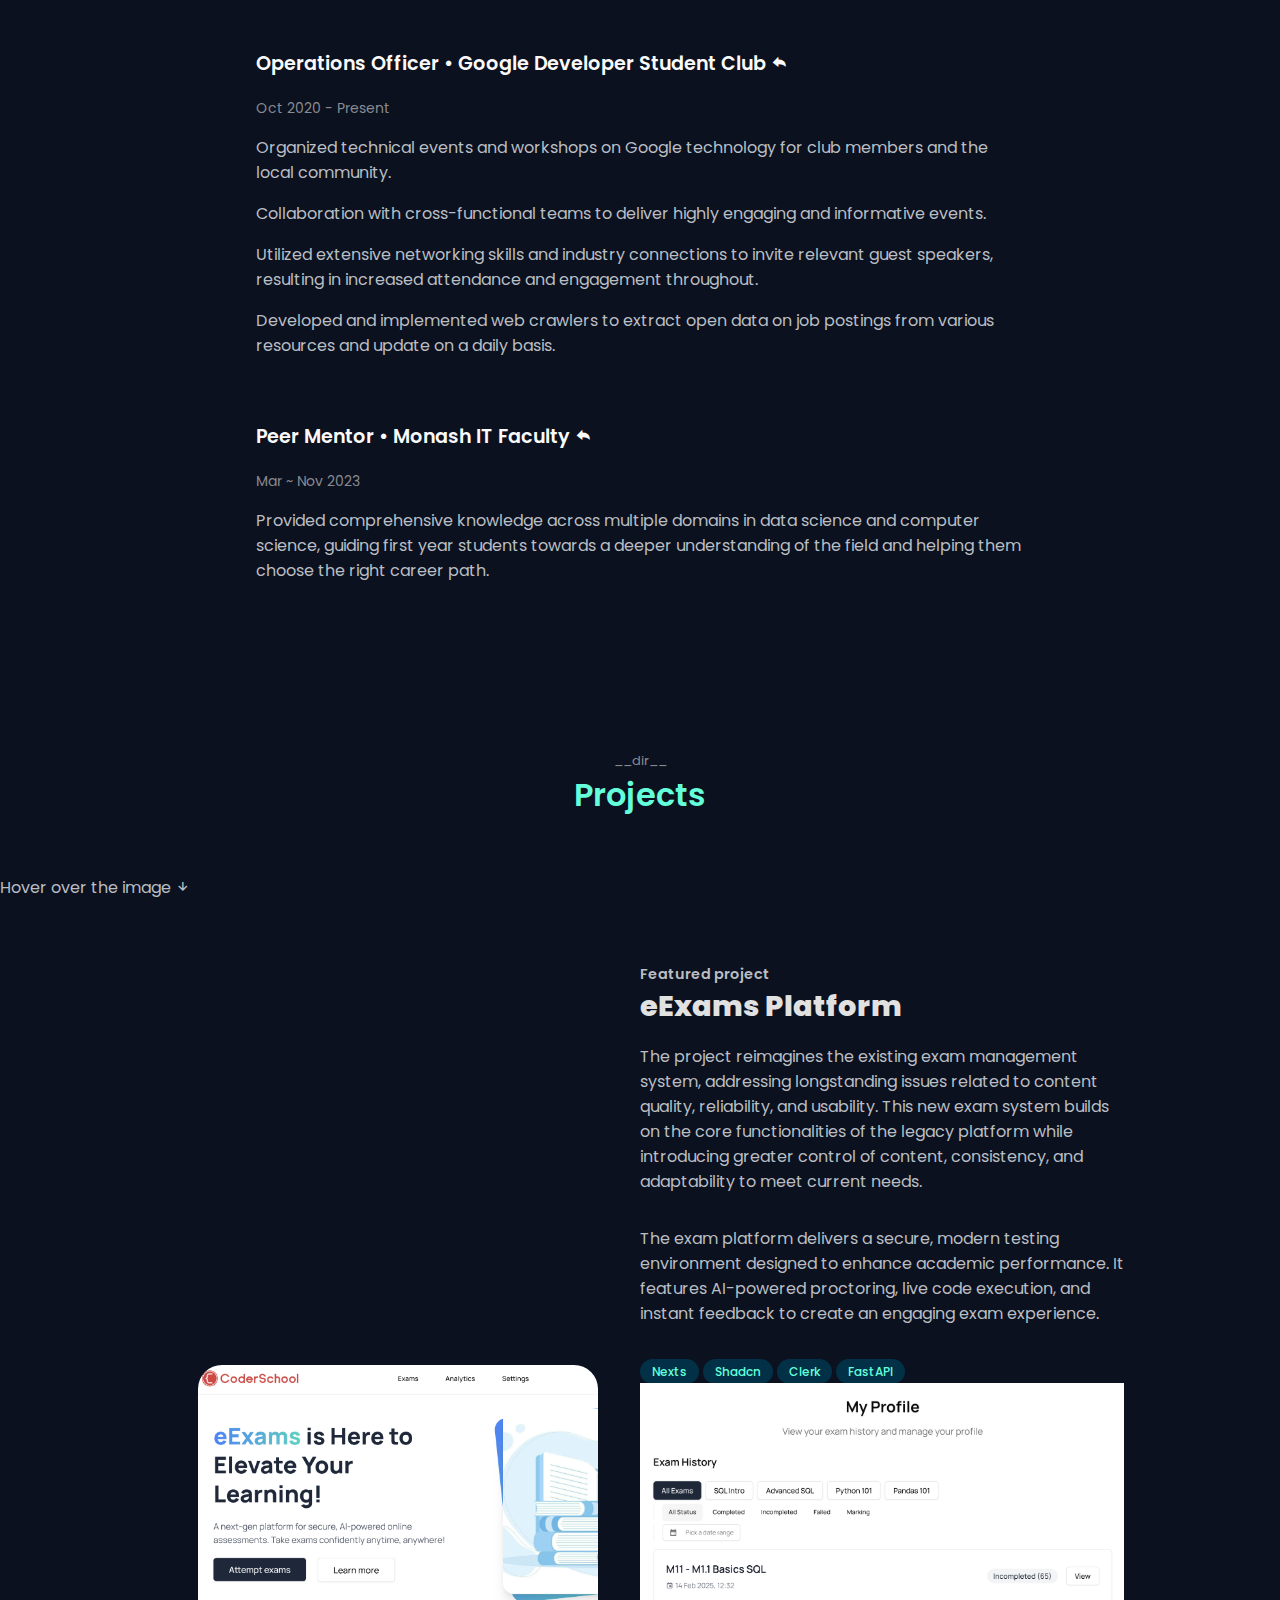
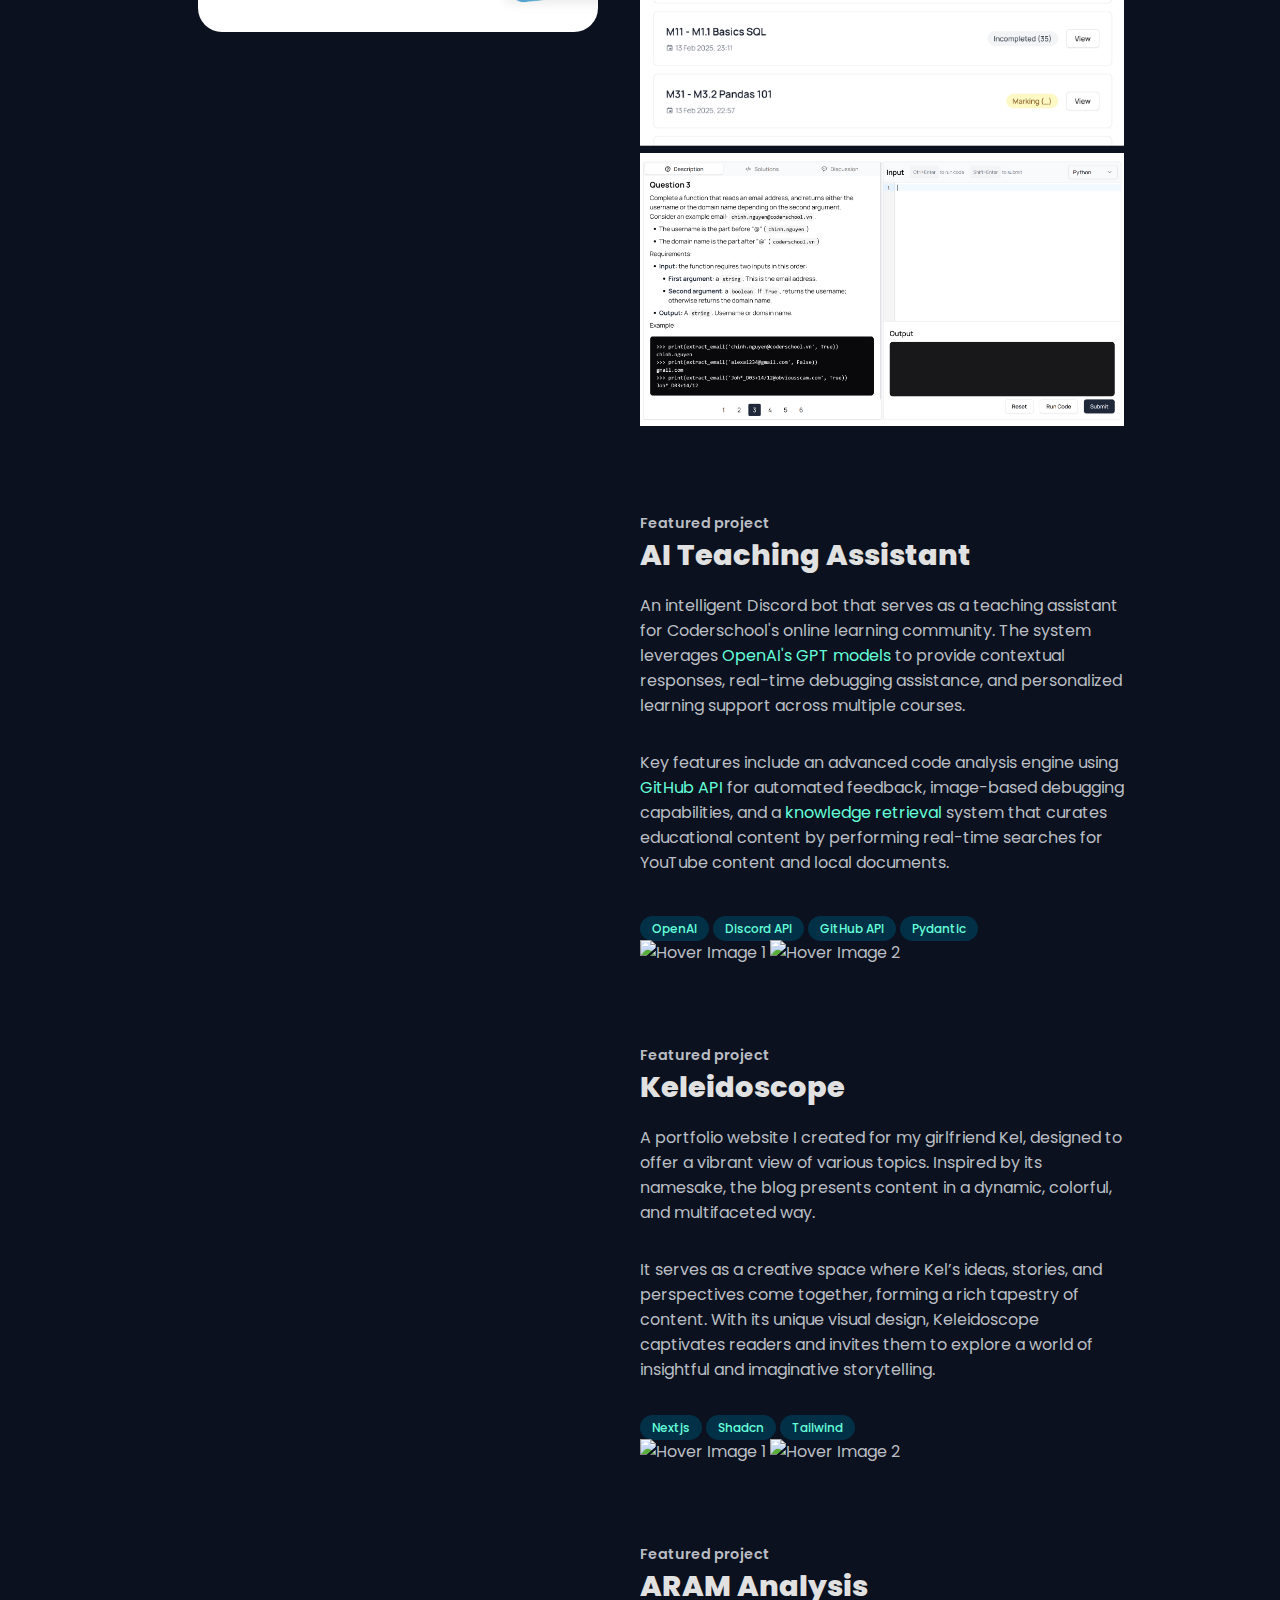
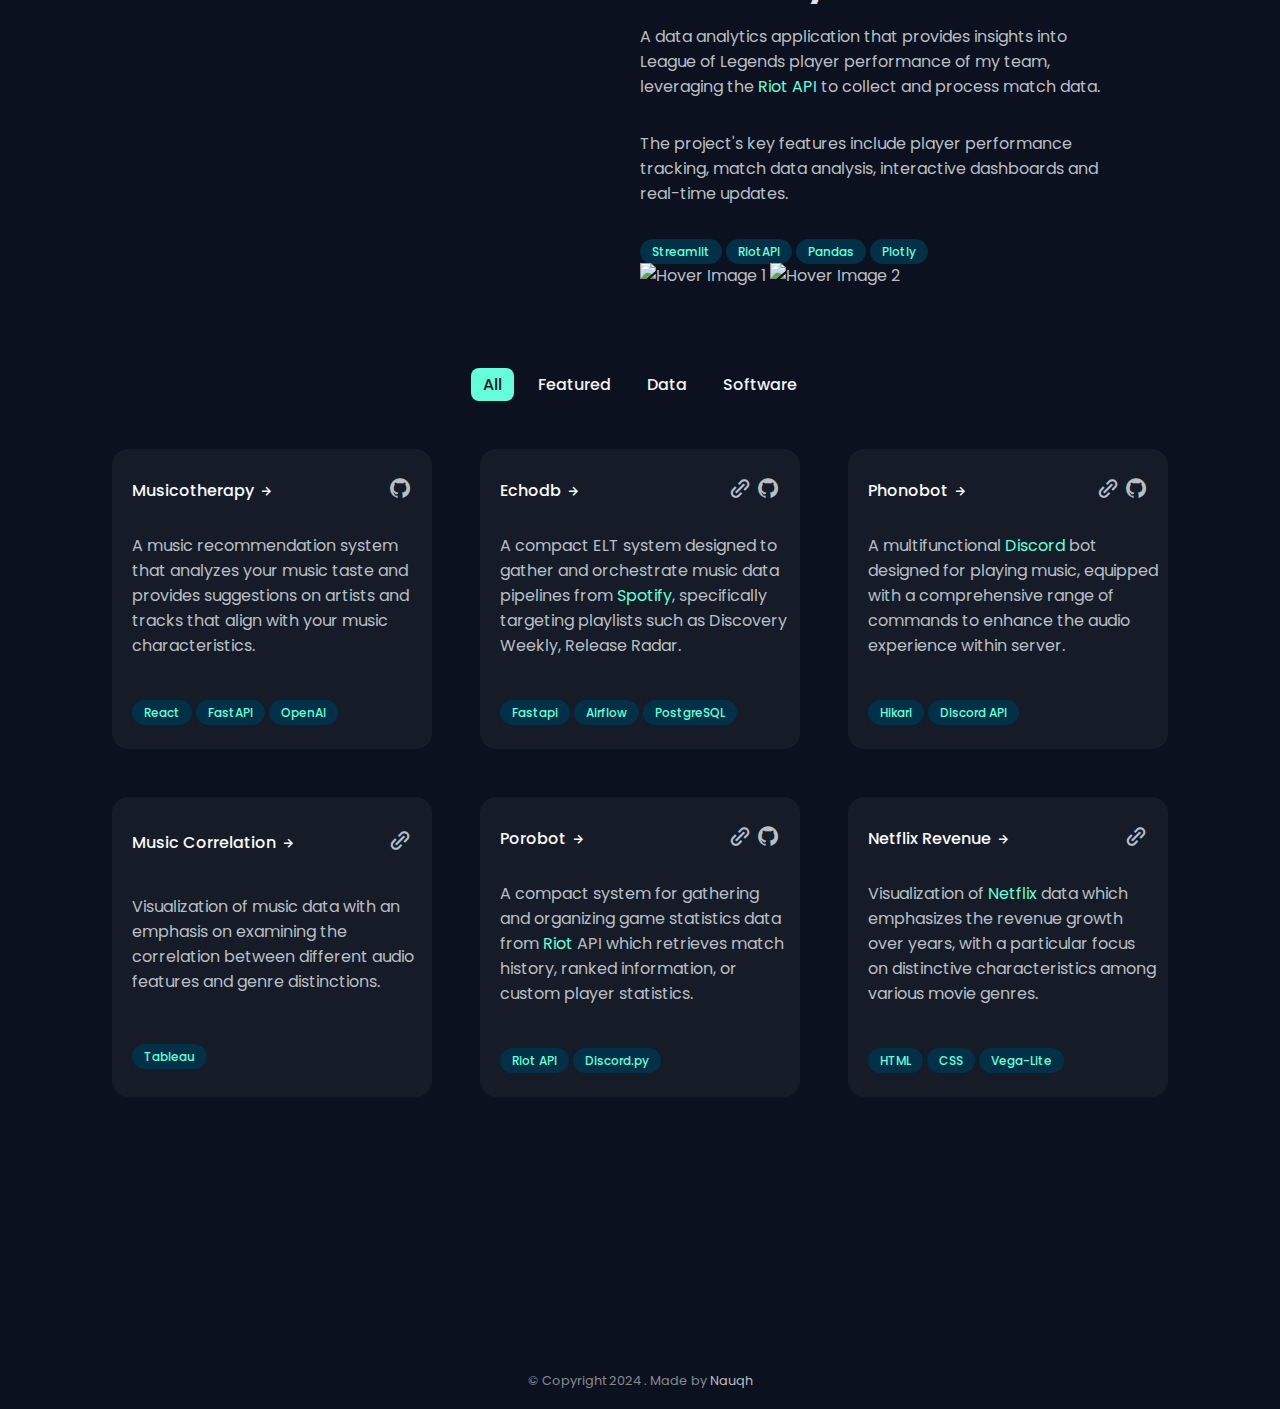
==== commit ea389455: "feat(problem): add keyboard shortcuts" ====
--- a/index.html
+++ b/index.html
@@ -425,6 +425,43 @@
 
             <div class="work__featured-container">
                 <div class="about__container container grid" style="margin-top: 4rem;" id="feature__container">
+                    <img src="assets/img/exam.png" alt="" class="featured__img">
+
+                    <div class="about__data">
+                        <div class="text-content">
+                            <div class="featured__info">
+                                <span class="featured__subtitle">Featured project</span>
+                                <a class="featured__title" href="https://csassessment.it.com/">eExams Platform</a>
+                            </div>
+
+                            <p class="about__description">
+                                The project reimagines the existing exam management system, addressing longstanding
+                                issues related to content quality, reliability, and usability. This new exam system
+                                builds on the core functionalities of the legacy platform while introducing greater
+                                control of content, consistency, and adaptability to meet current needs.
+                            </p>
+                            <p class="about__description">
+                                The exam platform delivers a secure, modern testing environment designed to enhance
+                                academic performance. It features AI-powered proctoring, live code execution, and
+                                instant feedback to create an engaging exam experience.
+                            </p>
+                            <div class="work__tech-list">
+                                <span class="work__tech">Nexts</span>
+                                <span class="work__tech">Shadcn</span>
+                                <span class="work__tech">Clerk</span>
+                                <span class="work__tech">FastAPI</span>
+                            </div>
+                        </div>
+                        <div class="hover-images">
+                            <img src="assets/img/exam1.png" alt="Hover Image 3">
+                            <img src="assets/img/exam3.png" alt="Hover Image 1">
+                        </div>
+                    </div>
+                </div>
+            </div>
+
+            <div class="work__featured-container">
+                <div class="about__container container grid" style="margin-top: 4rem;" id="feature__container">
                     <img src="assets/img/ass.png" alt="" class="featured__img">
 
                     <div class="about__data">
@@ -539,42 +576,7 @@
                 </div>
             </div>
 
-            <div class="work__featured-container">
-                <div class="about__container container grid" style="margin-top: 4rem;" id="feature__container">
-                    <img src="assets/img/exam.png" alt="" class="featured__img">
-
-                    <div class="about__data">
-                        <div class="text-content">
-                            <div class="featured__info">
-                                <span class="featured__subtitle">Featured project</span>
-                                <a class="featured__title" href="https://csassessment.it.com/">eExams Platform</a>
-                            </div>
-
-                            <p class="about__description">
-                                The project reimagines the existing exam management system, addressing longstanding
-                                issues related to content quality, reliability, and usability. This new exam system
-                                builds on the core functionalities of the legacy platform while introducing greater
-                                control of content, consistency, and adaptability to meet current needs.
-                            </p>
-                            <p class="about__description">
-                                The exam platform delivers a secure, modern testing environment designed to enhance
-                                academic performance. It features AI-powered proctoring, live code execution, and
-                                instant feedback to create an engaging exam experience.
-                            </p>
-                            <div class="work__tech-list">
-                                <span class="work__tech">Nexts</span>
-                                <span class="work__tech">Shadcn</span>
-                                <span class="work__tech">Clerk</span>
-                                <span class="work__tech">FastAPI</span>
-                            </div>
-                        </div>
-                        <div class="hover-images">
-                            <img src="assets/img/exam1.png" alt="Hover Image 3">
-                            <img src="assets/img/exam3.png" alt="Hover Image 1">
-                        </div>
-                    </div>
-                </div>
-            </div>
+
 
             <div class="work__filters">
                 <span class="work__item active-work" data-filter='all'>All</span>
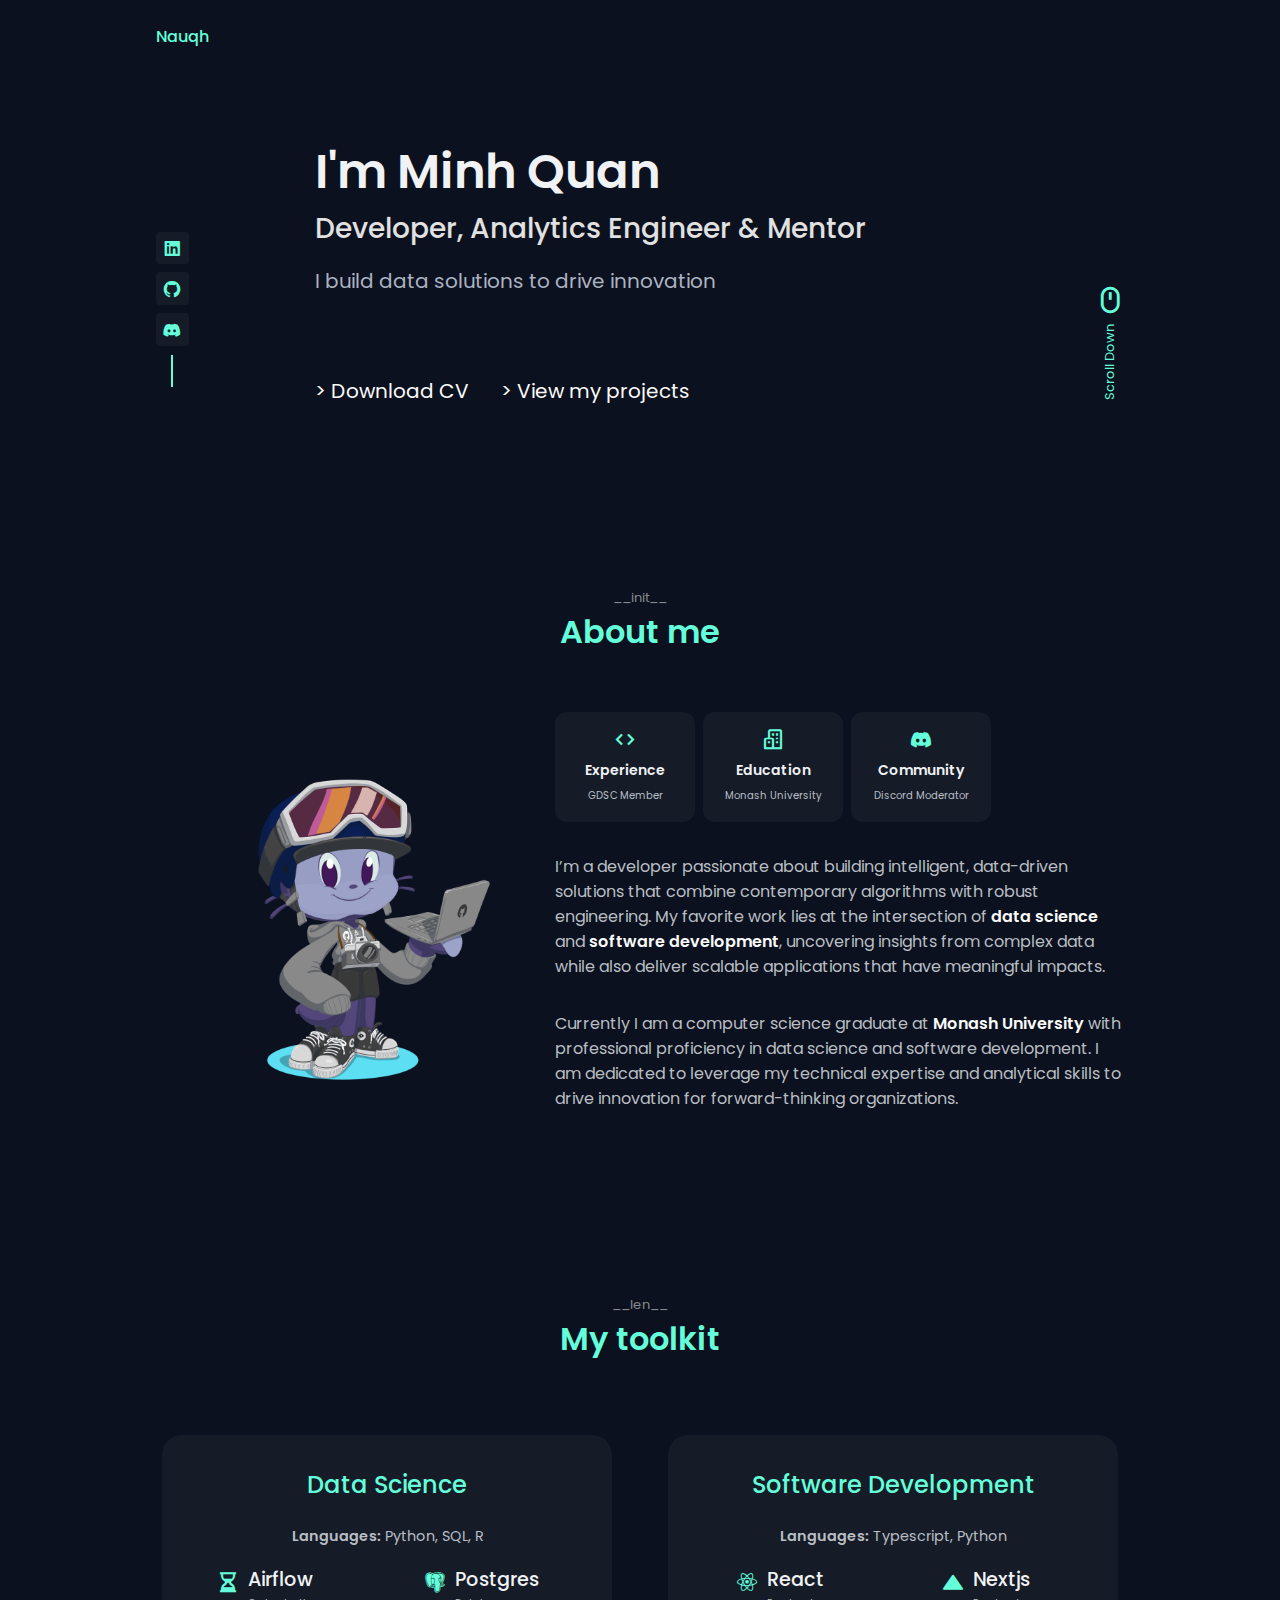
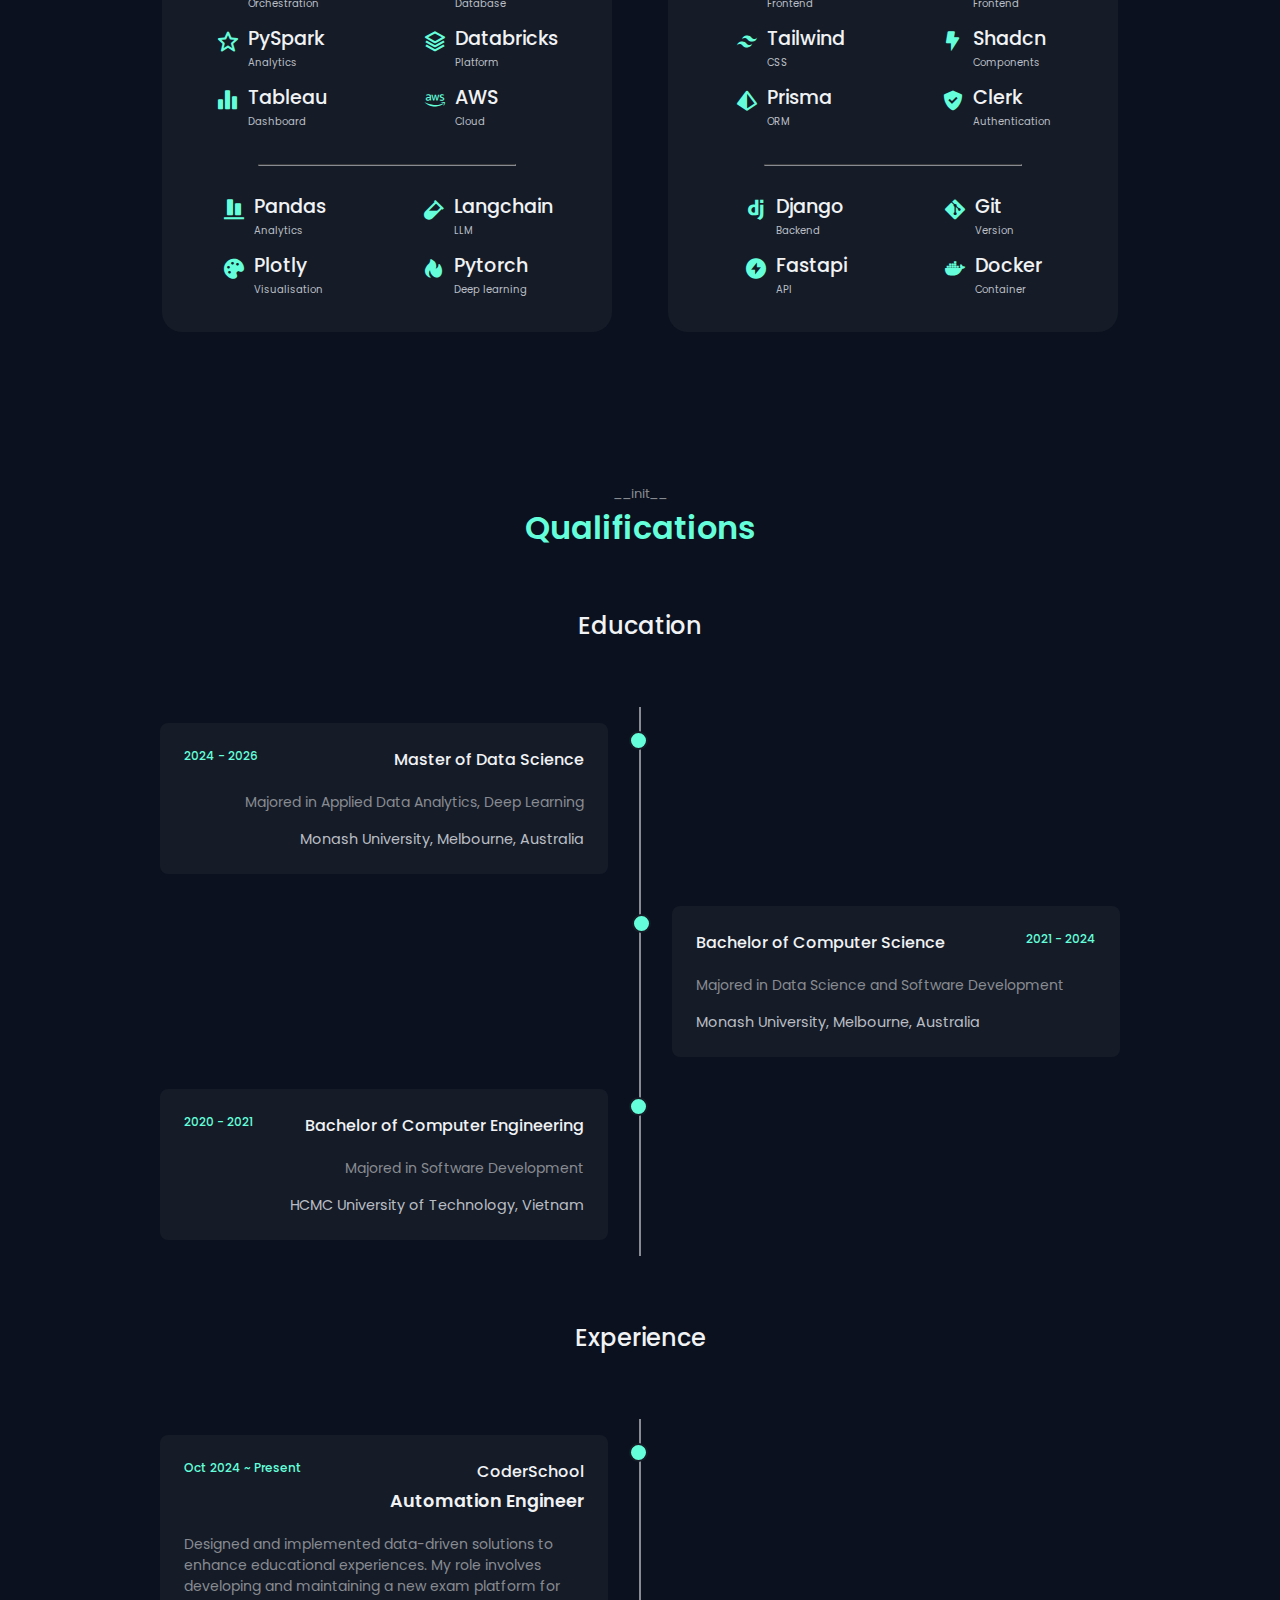
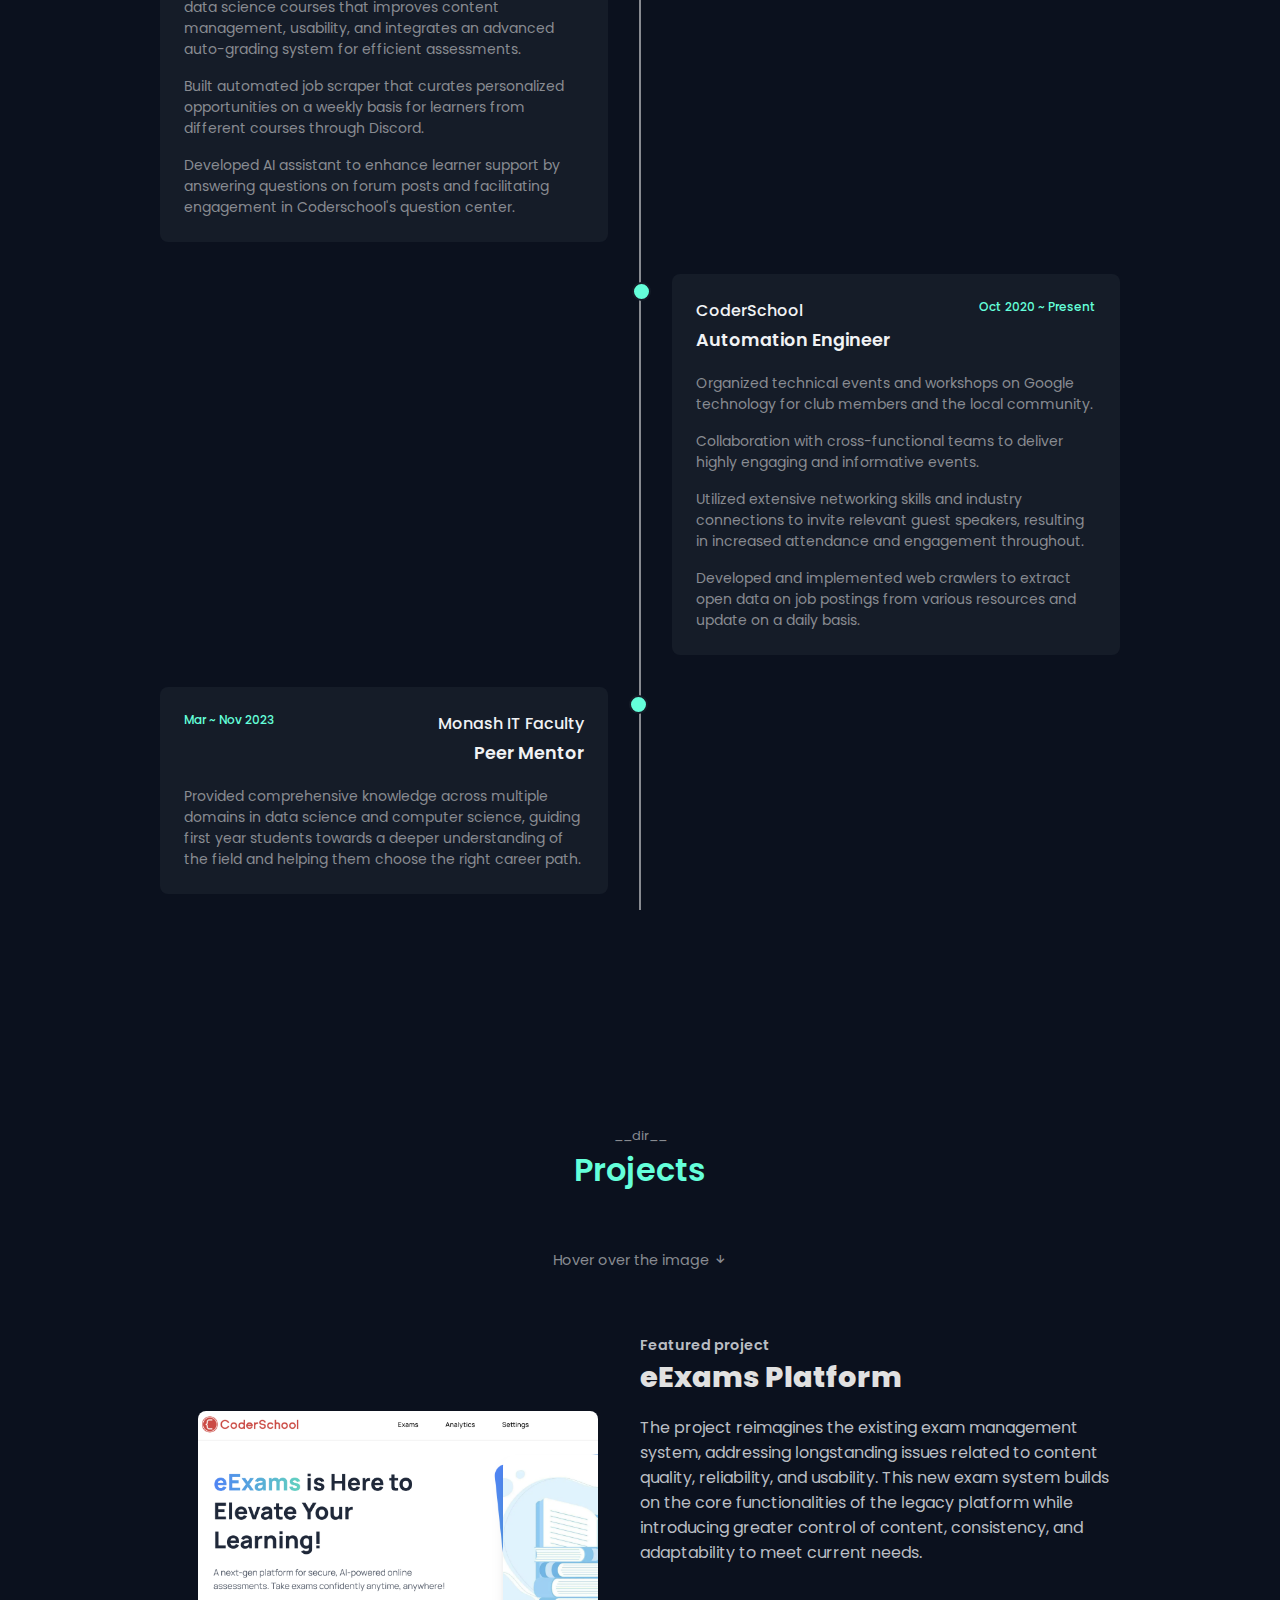
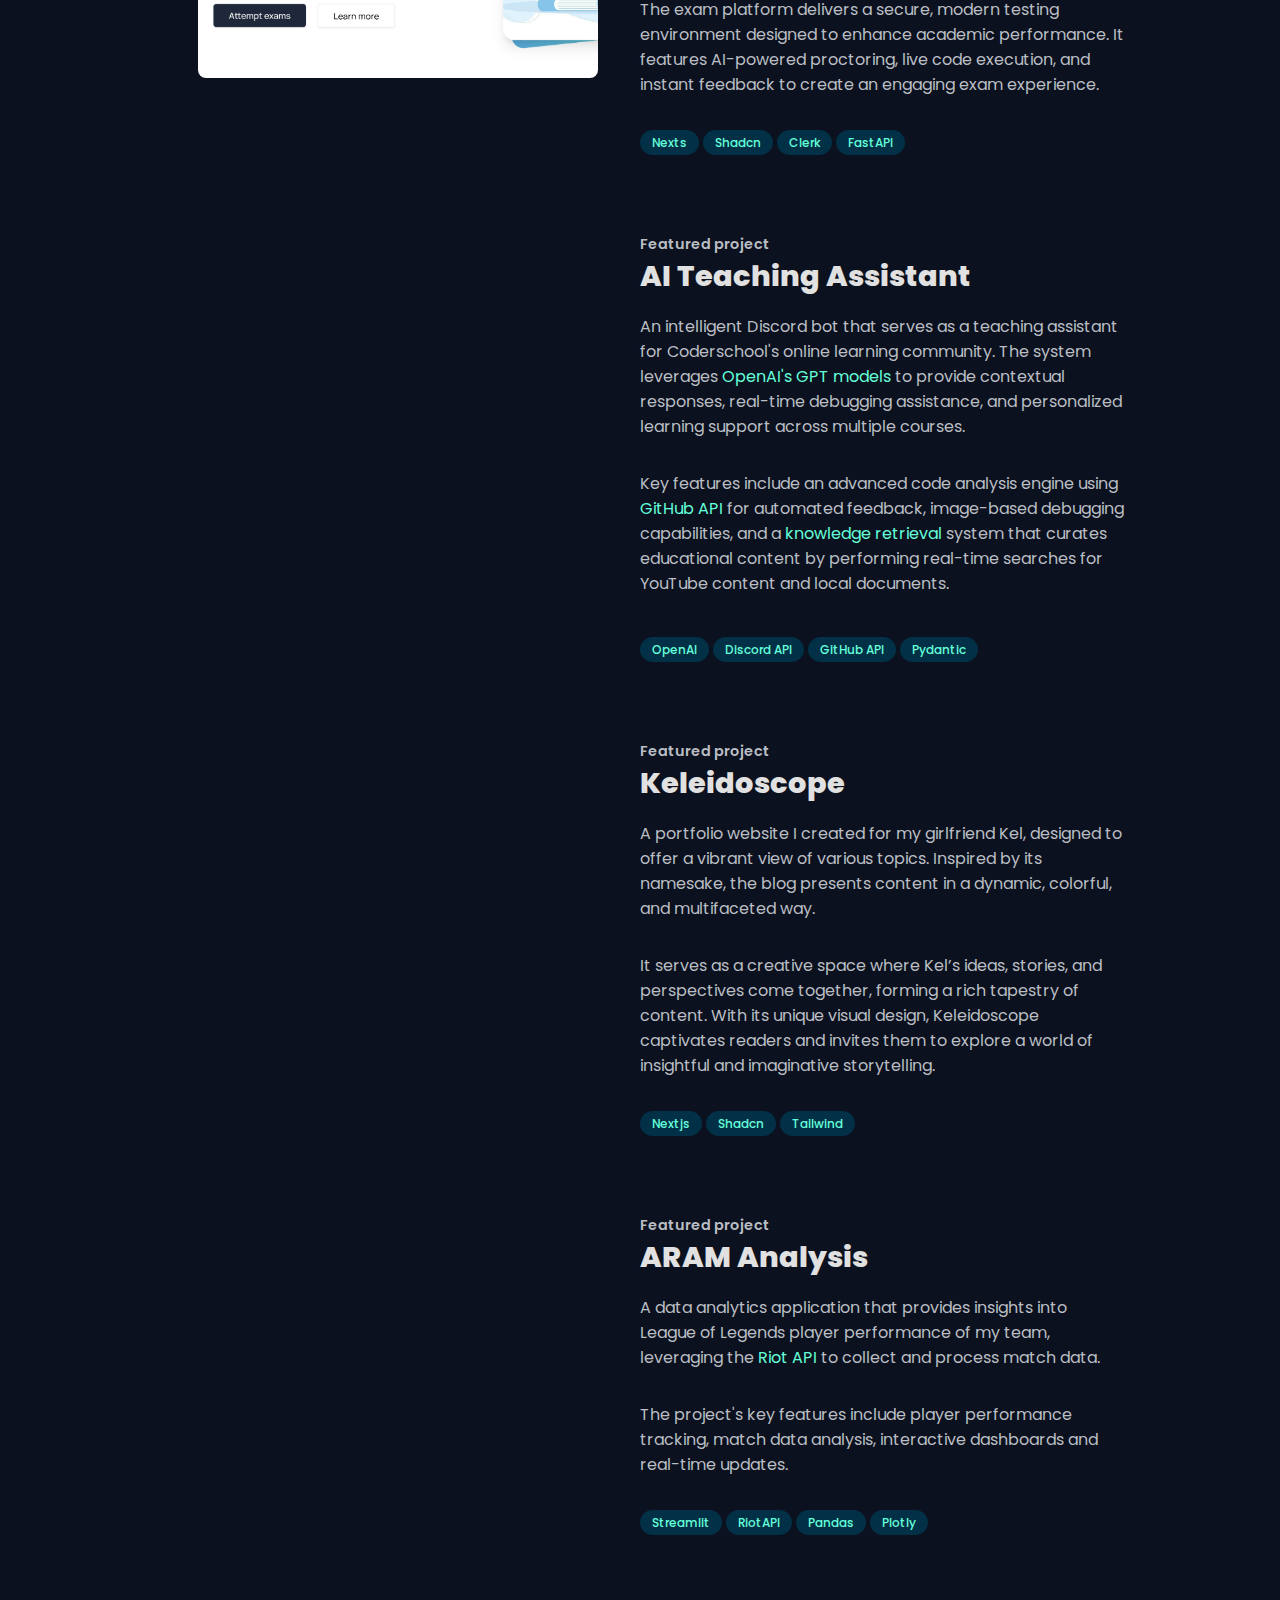
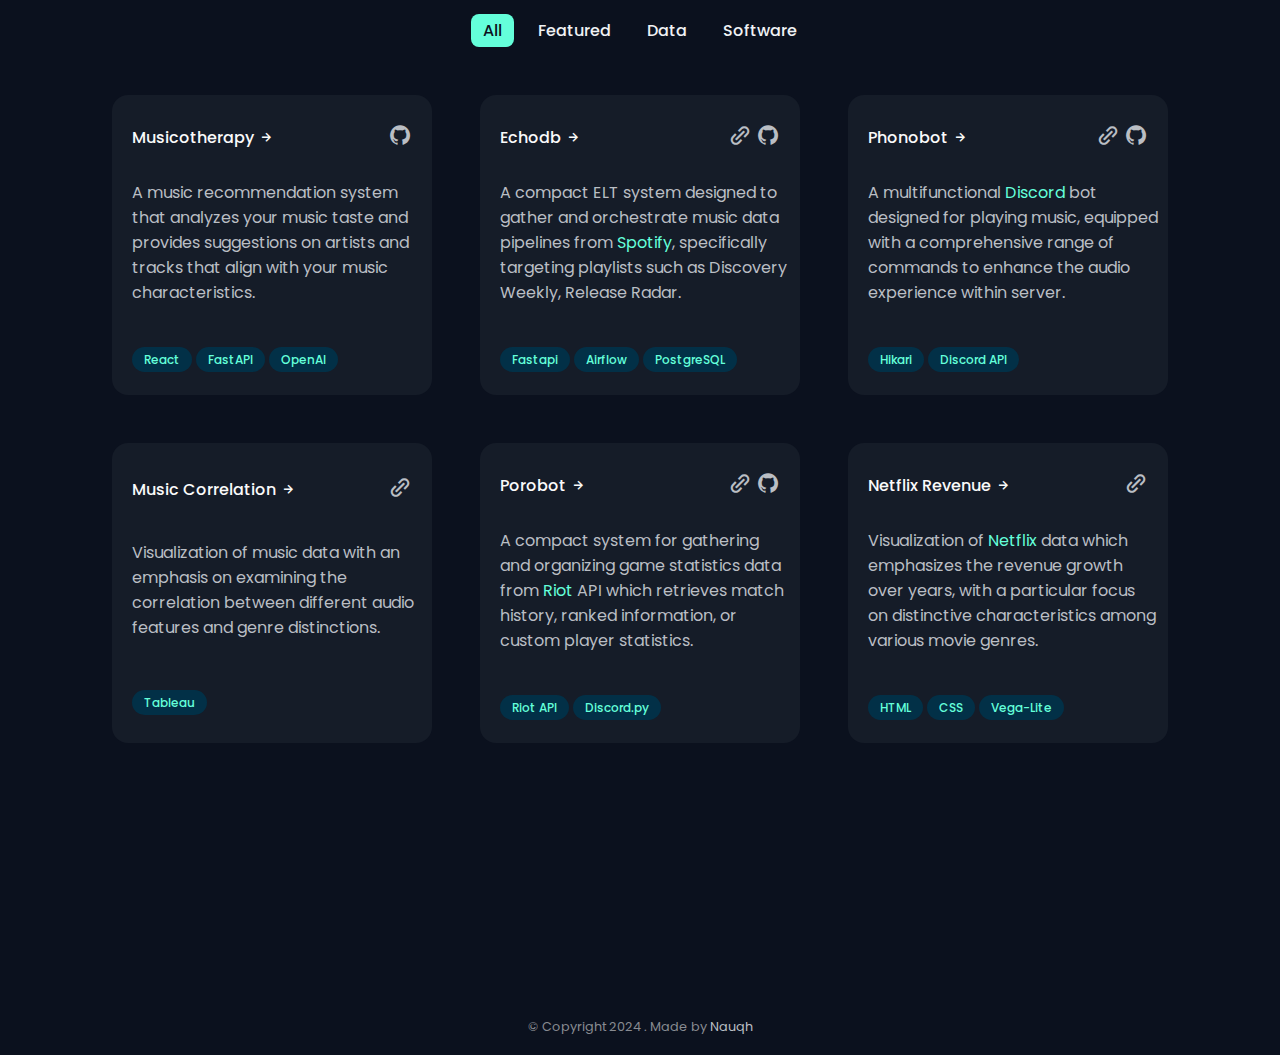
==== commit 685d6064: "feat(problem): add keyboard shortcuts" ====
--- a/index.html
+++ b/index.html
@@ -314,108 +314,123 @@
             </div>
         </section>
 
-        <!--=============== Qualifications ===============-->
-        <section class="qualification section" id="qualification">
-            <span class="section__subtitle">__str__</span>
+        <!--=============== EDUCATION & EXPERIENCE ===============-->
+        <section class="education section" id="education">
+            <span class="section__subtitle">__init__</span>
             <h2 class="section__title">Qualifications</h2>
 
-            <div class="qualification__container container section__border">
-                <!--==================== QUALIFICATION 1 ====================-->
-                <div class="qualification__content">
-                    <h3 class="qualification__title">
-                        Education
-                    </h3>
-
-                    <div class="qualification__info">
-                        <div class="qualification__card">
-                            <h3 class="qualification__name">
-                                Monash University
-                            </h3>
-                            <span class="qualification__country">Master of Data Science</span>
-                            <span class="qualification__year">2024 - Present</span>
-                            <br>
-                            <span class="qualification__country">Bachelor of Computer Science</span>
-                            <span class="qualification__year">2021 - 2024</span>
-                        </div>
-
-                        <div class="qualification__card">
-                            <h3 class="qualification__name">
-                                Ho Chi Minh University Of Technology
-                            </h3>
-                            <span class="qualification__country">Bachelor of Computer Engineering</span>
-                            <span class="qualification__year">2020 - 2021</span>
-                        </div>
-                    </div>
-                </div>
-
-                <!--==================== QUALIFICATION 2 ====================-->
-                <div class="qualification__content">
-                    <h3 class="qualification__title">
-                        Experience
-                    </h3>
-
-                    <div class="qualification__info">
-                        <div class="qualification__card">
-                            <h3 class="qualification__name">
-                                <a href="https://www.coderschool.vn/">
-                                    Automation Engineer • CoderSchool
-                                    <i class="bx bxs-share work__icon"></i>
-                                </a>
-                            </h3>
-                            <span class="qualification__year">Oct 2024 - Present</span>
-                            <p>
-                                Designed and implemented data-driven solutions to enhance educational experiences. My
-                                role involves developing and maintaining a new exam platform for data science courses
-                                that improves content management, usability, and integrates an advanced auto-grading
-                                system for efficient assessments.
-                            </p>
-                            <p>
-                                Built automated job scraper that curates personalized opportunities on a weekly basis
-                                for learners from different courses through Discord.
-                            </p>
-                            <p>
-                                Developed AI assistant to enhance learner support by answering questions on forum posts
-                                and facilitating engagement in Coderschool's question center.
-                            </p>
-                        </div>
-
-                        <div class="qualification__card">
-                            <h3 class="qualification__name">
-                                <a
-                                    href="https://gdg.community.dev/gdg-on-campus-monash-university-melbourne-australia/">
-                                    Operations Officer • Google Developer Student Club
-                                    <i class="bx bxs-share work__icon"></i>
-                                </a>
-                            </h3>
-                            <span class="qualification__year">Oct 2020 - Present</span>
-                            <p>Organized technical events and workshops on Google technology for club members and the
-                                local community.</p>
-                            <p>Collaboration with cross-functional teams to deliver highly engaging and informative
-                                events.</p>
-                            <p>Utilized extensive networking skills and industry connections to invite relevant guest
-                                speakers, resulting in increased attendance and engagement throughout.</p>
-                            <p>Developed and implemented web crawlers to extract open data on job postings from various
-                                resources and update on a daily basis.</p>
-                        </div>
-
-                        <div class="qualification__card">
-                            <h3 class="qualification__name">
-                                <a href="https://www.monash.edu/about/peer-mentoring">
-                                    Peer Mentor • Monash IT Faculty
-                                    <i class="bx bxs-share work__icon"></i>
-                                </a>
-                            </h3>
-                            <span class="qualification__year">Mar ~ Nov 2023</span>
-                            <p>
-                                Provided comprehensive knowledge across multiple domains in data science and computer
-                                science, guiding first year students towards a deeper understanding of the field and
-                                helping them choose the right career path.
-                            </p>
-                        </div>
+            <h3 class="qualification__title">
+                Education
+            </h3>
+            <div class="timeline container">
+                <!-- Timeline Item 1 (Left) -->
+                <div class="timeline-container left">
+                    <div class="content">
+                        <span class="timeline-date">2024 - 2026</span>
+                        <h3 class="timeline-title">Master of Data Science</h3>
+                        <p class="timeline-subtitle">
+                            Majored in Applied Data Analytics, Deep Learning
+                        </p>
+                        <p class="timeline-footer">
+                            Monash University, Melbourne, Australia
+                        </p>
+                    </div>
+                </div>
+
+                <!-- Timeline Item 2 (Right) -->
+                <div class="timeline-container right">
+                    <div class="content">
+                        <span class="timeline-date">2021 - 2024</span>
+                        <h3 class="timeline-title">Bachelor of Computer Science</h3>
+                        <p class="timeline-subtitle">
+                            Majored in Data Science and Software Development
+                        </p>
+                        <p class="timeline-footer">
+                            Monash University, Melbourne, Australia
+                        </p>
+                    </div>
+                </div>
+
+                <div class="timeline-container left">
+                    <div class="content">
+                        <span class="timeline-date">2020 - 2021</span>
+                        <h3 class="timeline-title">Bachelor of Computer Engineering</h3>
+                        <p class="timeline-subtitle">
+                            Majored in Software Development
+                        </p>
+                        <p class="timeline-footer">
+                            HCMC University of Technology, Vietnam
+                        </p>
+                    </div>
+                </div>
+            </div>
+
+            <h3 class="qualification__title">
+                Experience
+            </h3>
+            <div class="timeline container">
+                <div class="timeline-container left">
+                    <div class="content">
+                        <span class="timeline-date">Oct 2024 ~ Present</span>
+                        <h3 class="timeline-title">CoderSchool</h3>
+                        <h4 class="timeline-position">Automation Engineer</h4>
+                        <p class="timeline-subtitle2">
+                            Designed and implemented data-driven solutions to enhance educational experiences. My role
+                            involves developing and maintaining a new exam platform for data science courses that
+                            improves content management, usability, and integrates an advanced auto-grading system for
+                            efficient assessments.
+                        </p>
+                        <p class="timeline-subtitle2">
+                            Built automated job scraper that curates personalized opportunities on a weekly basis for
+                            learners from different courses through Discord.
+                        </p>
+                        <p class="timeline-subtitle2">
+                            Developed AI assistant to enhance learner support by answering questions on forum posts and
+                            facilitating engagement in Coderschool's question center.
+                        </p>
+                    </div>
+                </div>
+
+                <!-- Timeline Item 2 (Right) -->
+                <div class="timeline-container right">
+                    <div class="content">
+                        <span class="timeline-date">Oct 2020 ~ Present</span>
+                        <h3 class="timeline-title">CoderSchool</h3>
+                        <h4 class="timeline-position">Automation Engineer</h4>
+                        <p class="timeline-subtitle2">
+                            Organized technical events and workshops on Google technology for club members and the local
+                            community.
+                        </p>
+                        <p class="timeline-subtitle2">
+                            Collaboration with cross-functional teams to deliver highly engaging and informative events.
+                        </p>
+                        <p class="timeline-subtitle2">
+                            Utilized extensive networking skills and industry connections to invite relevant guest
+                            speakers, resulting in increased attendance and engagement throughout.
+                        </p>
+                        <p class="timeline-subtitle2">
+                            Developed and implemented web crawlers to extract open data on job postings from various
+                            resources and update on a daily basis.
+                        </p>
+                    </div>
+                </div>
+
+                <div class="timeline-container left">
+                    <div class="content">
+                        <span class="timeline-date">Mar ~ Nov 2023</span>
+                        <h3 class="timeline-title">Monash IT Faculty</h3>
+                        <h4 class="timeline-position">Peer Mentor</h4>
+                        <p class="timeline-subtitle2">
+                            Provided comprehensive knowledge across multiple domains in data science and computer
+                            science, guiding first year students towards a deeper understanding of the field and helping
+                            them choose the right career path.
+                        </p>
                     </div>
                 </div>
             </div>
         </section>
+
+
 
         <!--=============== WORK ===============-->
         <section class="work section" id="work">
--- a/assets/css/styles.css
+++ b/assets/css/styles.css
@@ -104,6 +104,24 @@
 	height: auto;
 }
 
+/* Custom Scrollbar */
+::-webkit-scrollbar {
+	width: 8px;
+}
+
+::-webkit-scrollbar-track {
+	background: var(--container-color);
+}
+
+::-webkit-scrollbar-thumb {
+	background: var(--text-color-light);
+	border-radius: 4px;
+}
+
+::-webkit-scrollbar-thumb:hover {
+	background: var(--text-color);
+}
+
 /*=============== REUSABLE CSS CLASSES ===============*/
 .container {
 	max-width: 968px;
@@ -142,7 +160,7 @@
 	margin-top: 2rem;
 }
 
-/*=============== HEADER & NAV===============*/
+/*=============== HEADER & NAV ===============*/
 .header {
 	position: fixed;
 	top: 0;
@@ -321,7 +339,7 @@
 }
 .featured__img {
 	width: 220px;
-	border-radius: 1.5rem;
+	border-radius: 0.5rem;
 	justify-self: center;
 }
 .featured__img2 {
@@ -333,6 +351,8 @@
 
 .about__data {
 	text-align: center;
+	/* For hover effect positioning */
+	position: relative;
 }
 
 .about__info {
@@ -432,13 +452,13 @@
 		transform: translateY(-6px);
 	}
 	40% {
-		transform: translate(0);
+		transform: 0;
 	}
 	60% {
 		transform: translateY(-3px);
 	}
 	80% {
-		transform: translate(0);
+		transform: 0;
 	}
 }
 
@@ -988,6 +1008,10 @@
 	.work__container {
 		grid-template-columns: repeat(2, max-content);
 	}
+
+	#project_exam_system {
+		padding: 1rem;
+	}
 }
 
 @media screen and (min-width: 800px) {
@@ -1142,3 +1166,211 @@
 		width: 800px;
 	}
 }
+
+/*=============== Hover Instruction Note ===============*/
+.hover-instruction {
+	text-align: center;
+	font-size: 0.9rem;
+	color: var(--text-color-light);
+}
+
+/*=============== Featured Project Hover Effect ===============*/
+/* Within .about__data of the featured project, we split the content into two parts:
+   .text-content (default text) and .hover-images (extra images that appear on hover) */
+.hover-images img {
+	border-radius: 0.5rem;
+}
+.about__data .text-content {
+	opacity: 1;
+	transition: opacity 0.3s ease;
+}
+
+.about__data .hover-images {
+	position: absolute;
+	top: 0;
+	left: 0;
+	width: 100%;
+	height: 100%;
+	pointer-events: none;
+}
+
+.about__data .hover-images img {
+	position: absolute;
+	width: 60%; /* increased size */
+	opacity: 0;
+	transform: scale(0.8);
+	transition: opacity 0.3s ease, transform 0.3s ease;
+}
+
+/* Position one image at top left */
+.about__data .hover-images img:first-child {
+	top: 10px;
+	left: 10px;
+}
+
+/* Position the other image at bottom right */
+.about__data .hover-images img:last-child {
+	bottom: 10px;
+	right: 10px;
+}
+
+/* When hovering over the main image, hide the text and show the hover images */
+.featured__img:hover ~ .about__data .text-content {
+	opacity: 0;
+}
+
+.featured__img:hover ~ .about__data .hover-images img {
+	opacity: 1;
+	transform: scale(1);
+}
+
+/*========================
+   VERTICAL TIMELINE
+=========================*/
+.timeline {
+	position: relative;
+	max-width: 80vw; /* Adjust to fit your layout */
+	margin: 4rem auto; /* Center and add top/bottom space */
+}
+
+.timeline::after {
+	content: "";
+	position: absolute;
+	width: 2px;
+	background-color: var(--text-color-light);
+	top: 0;
+	bottom: 0;
+	left: 50%;
+	transform: translateX(-1px); /* Center the line exactly at 50% */
+}
+
+/* Each side container (left or right) */
+.timeline-container {
+	position: relative;
+	width: 50%;
+	padding: 1rem 2rem;
+	box-sizing: border-box;
+}
+
+/* Left-aligned container */
+.timeline-container.left {
+	left: 0;
+	text-align: right;
+}
+
+/* Right-aligned container */
+.timeline-container.right {
+	left: 50%;
+	text-align: left;
+}
+
+/* Content box for each timeline item */
+.timeline-container .content {
+	position: relative;
+	background-color: var(--container-color);
+	padding: 1.5rem;
+	border-radius: 0.5rem;
+}
+
+/* Dots on the timeline line */
+.timeline-container::before {
+	content: "";
+	position: absolute;
+	top: 1.5rem; /* vertically aligns with .content padding */
+	width: 15px;
+	height: 15px;
+	border-radius: 50%;
+	background-color: var(--first-color);
+	border: 2px solid var(--container-color);
+	z-index: 1;
+}
+
+/* Dot positioning for left vs right cards */
+.timeline-container.left::before {
+	right: -8px;
+}
+
+.timeline-container.right::before {
+	left: -8px;
+}
+
+/* Timeline text styles */
+/* Left container: title right, date left */
+.timeline-container.left .timeline-date {
+	float: left;
+}
+
+.timeline-container.left .timeline-title {
+	float: right;
+}
+
+/* Right container: title left, date right */
+.timeline-container.right .timeline-date {
+	float: right;
+}
+
+.timeline-container.right .timeline-title {
+	float: left;
+}
+
+/* Common styles for both */
+.timeline-date {
+	font-size: 0.75rem;
+	color: var(--first-color);
+	font-weight: var(--font-medium);
+}
+
+.timeline-title {
+	font-size: var(--normal-font-size);
+	font-weight: var(--font-medium);
+	color: var(--title-color);
+	margin-bottom: 0.25rem;
+}
+
+.timeline-position {
+	clear: both;
+	font-size: 1.1rem;
+	font-weight: var(--font-semibold);
+	color: var(--title-color);
+	margin-bottom: 0.25rem;
+}
+
+.timeline-subtitle {
+	clear: both;
+	padding-top: 1rem;
+	font-size: var(--small-font-size);
+	color: var(--text-color-light);
+}
+.timeline-subtitle2 {
+	clear: both;
+	padding-top: 1rem;
+	font-size: var(--small-font-size);
+	color: var(--text-color-light);
+	text-align: left;
+}
+
+.timeline-footer {
+	margin-top: 1rem;
+	font-size: 0.9rem;
+}
+
+@media screen and (max-width: 768px) {
+	.timeline::after {
+		left: 10px; /* Move the vertical line to the side */
+	}
+	.timeline-container {
+		width: 100%;
+		padding-left: 2.5rem;
+		padding-right: 0;
+		text-align: left;
+	}
+	.timeline-container.left,
+	.timeline-container.right {
+		left: 0;
+		padding: 1rem;
+	}
+	.timeline-container.left::before,
+	.timeline-container.right::before {
+		left: 0;
+	}
+}
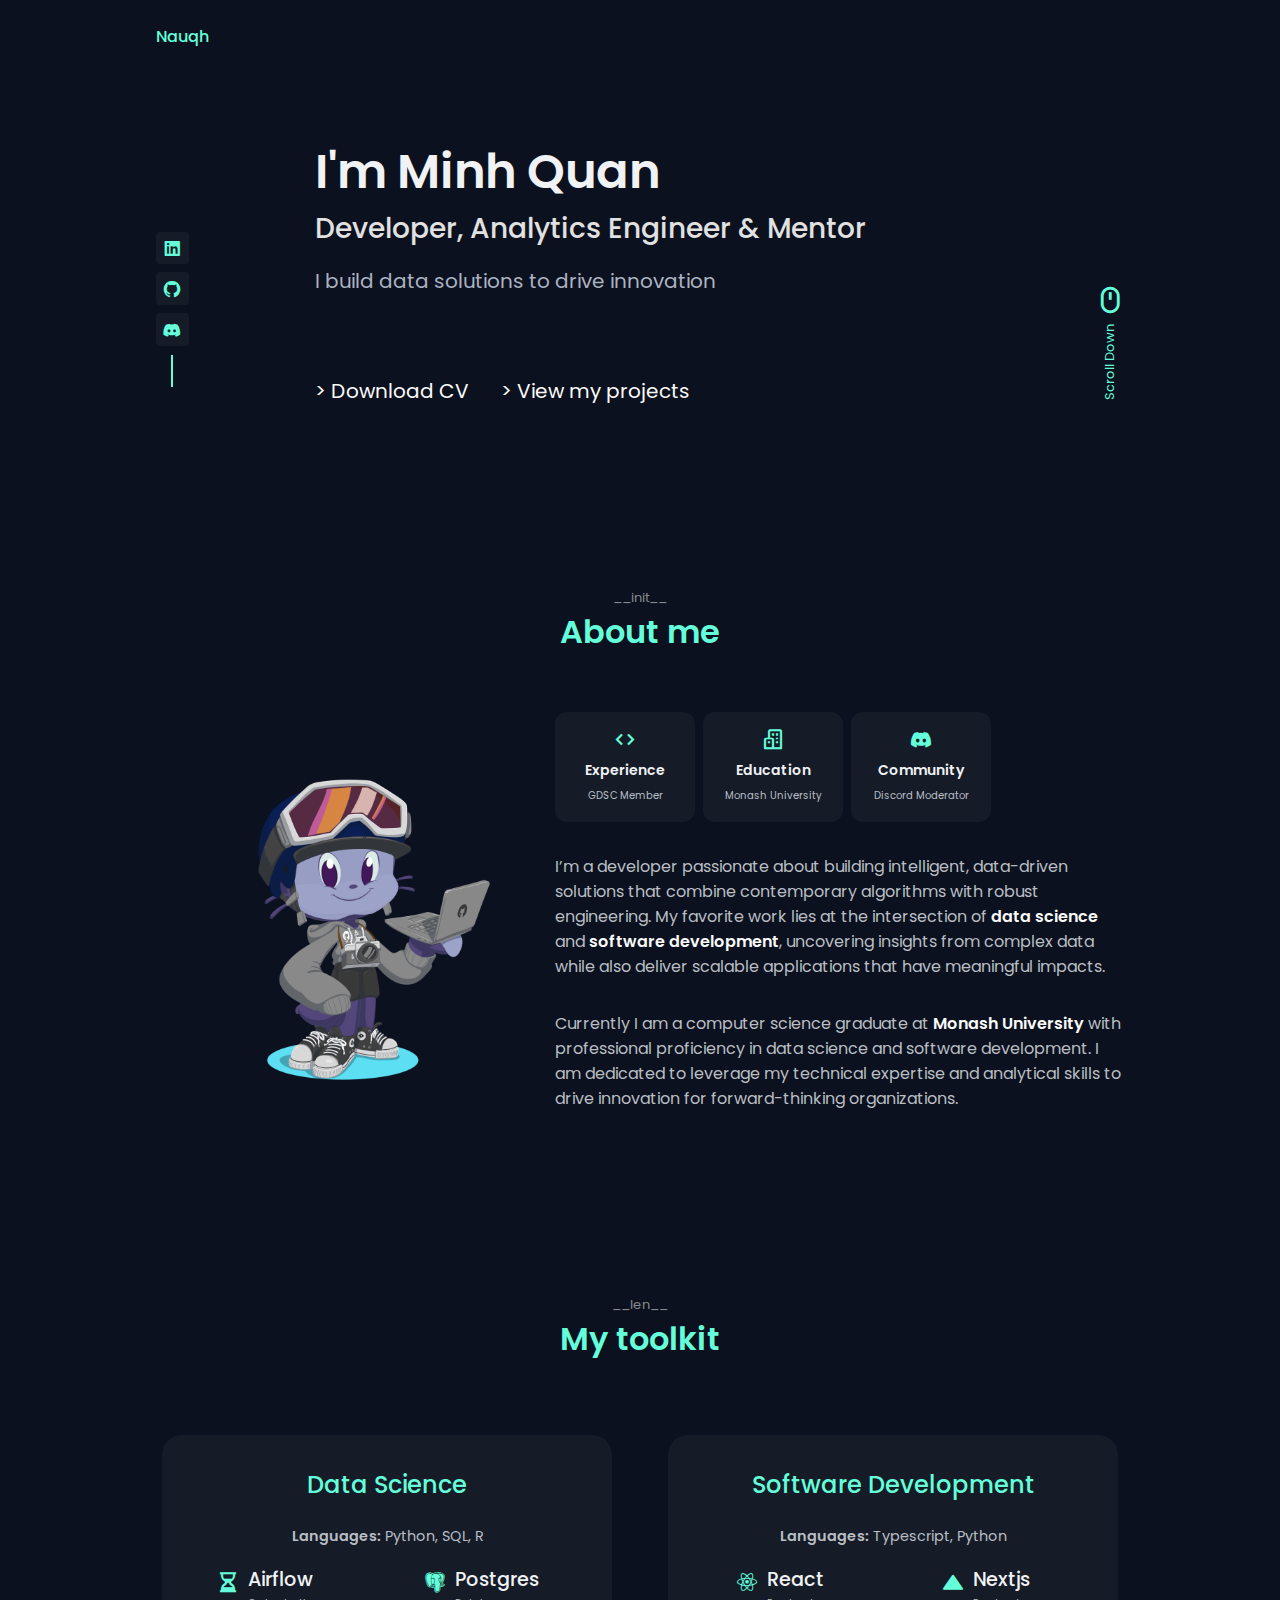
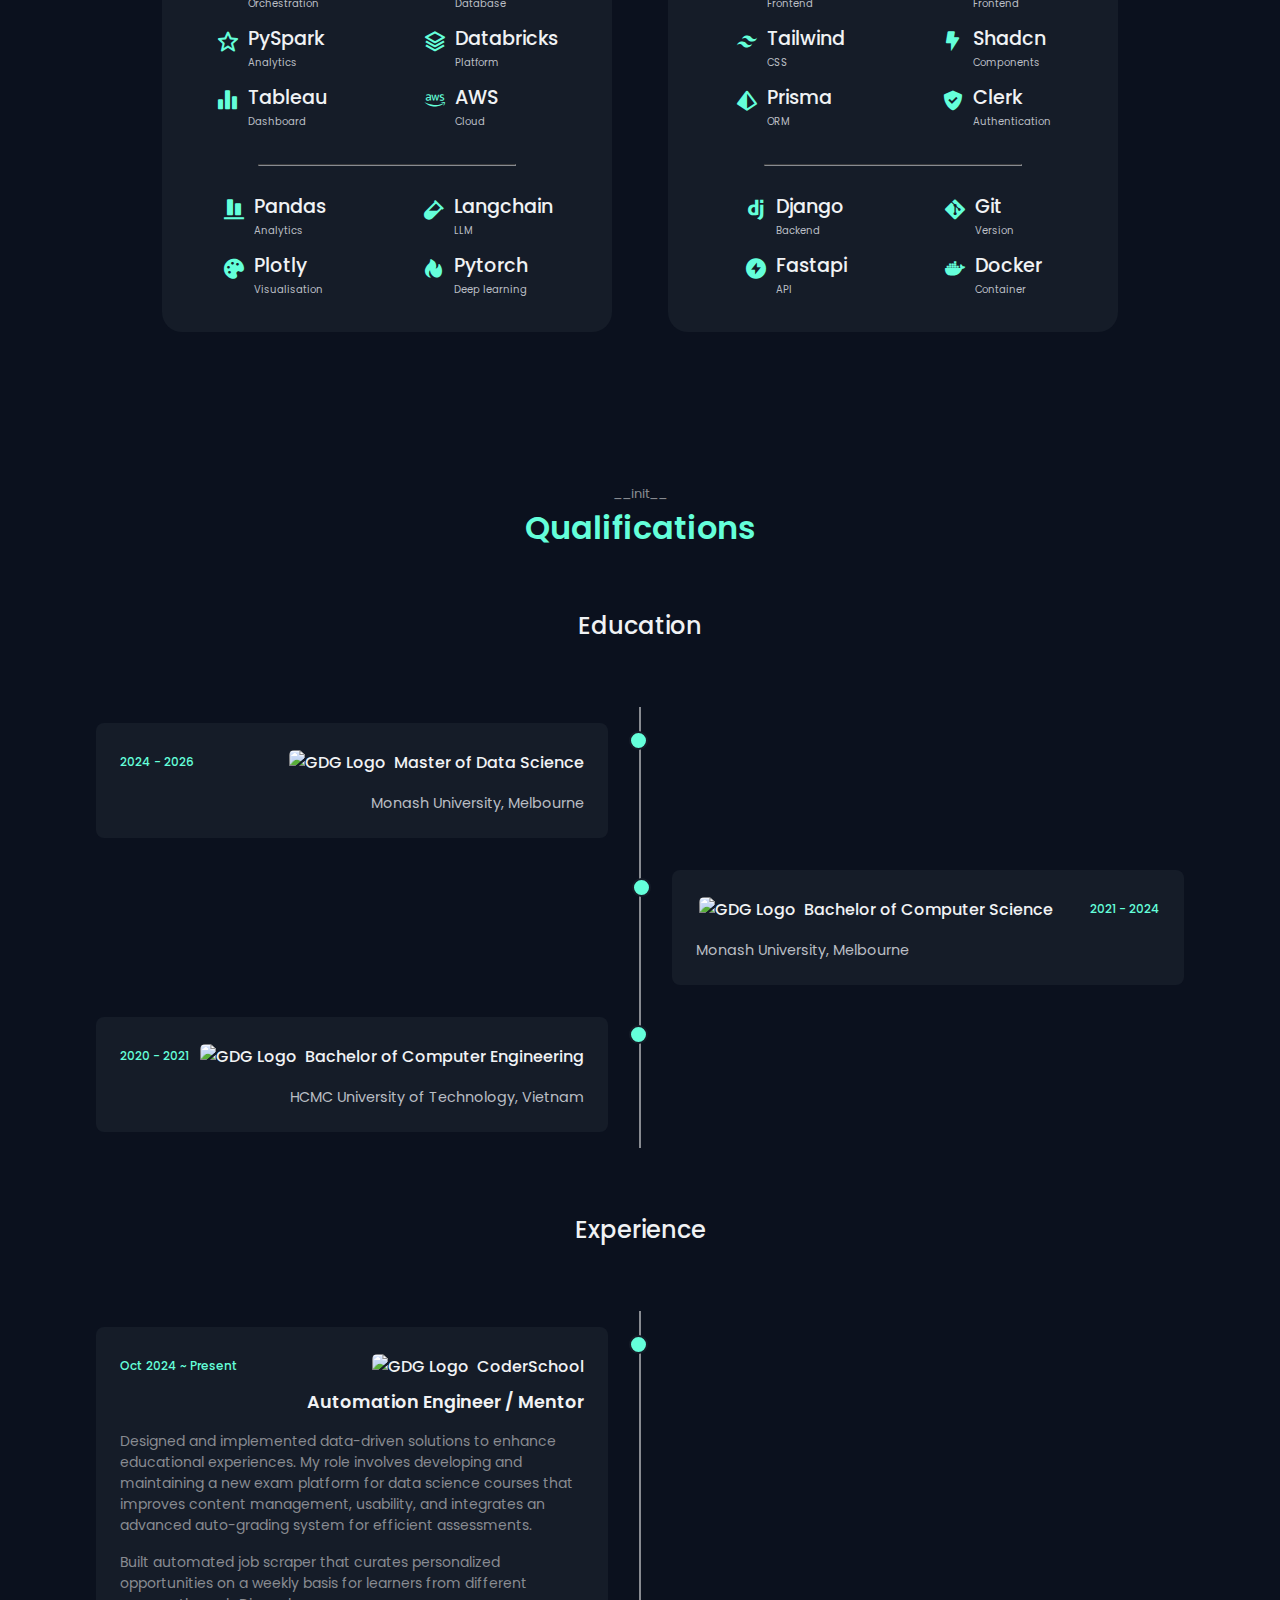
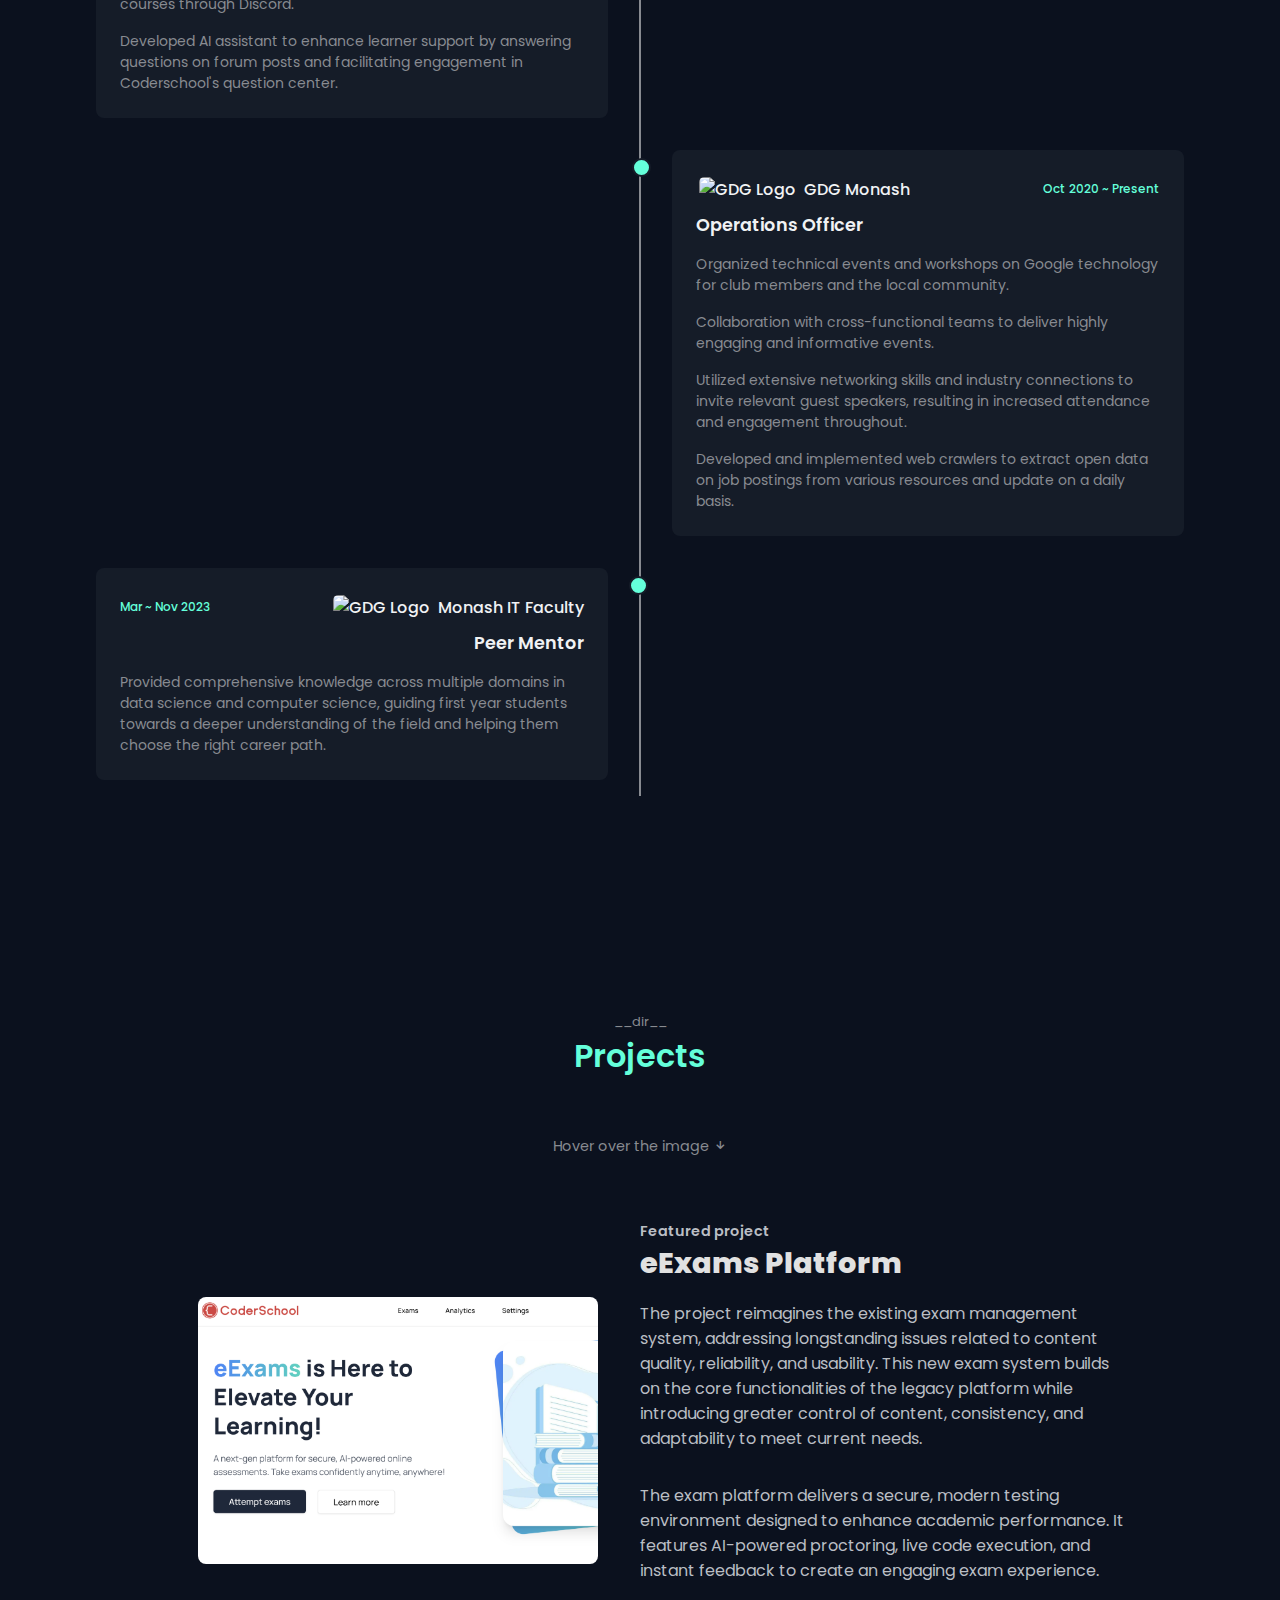
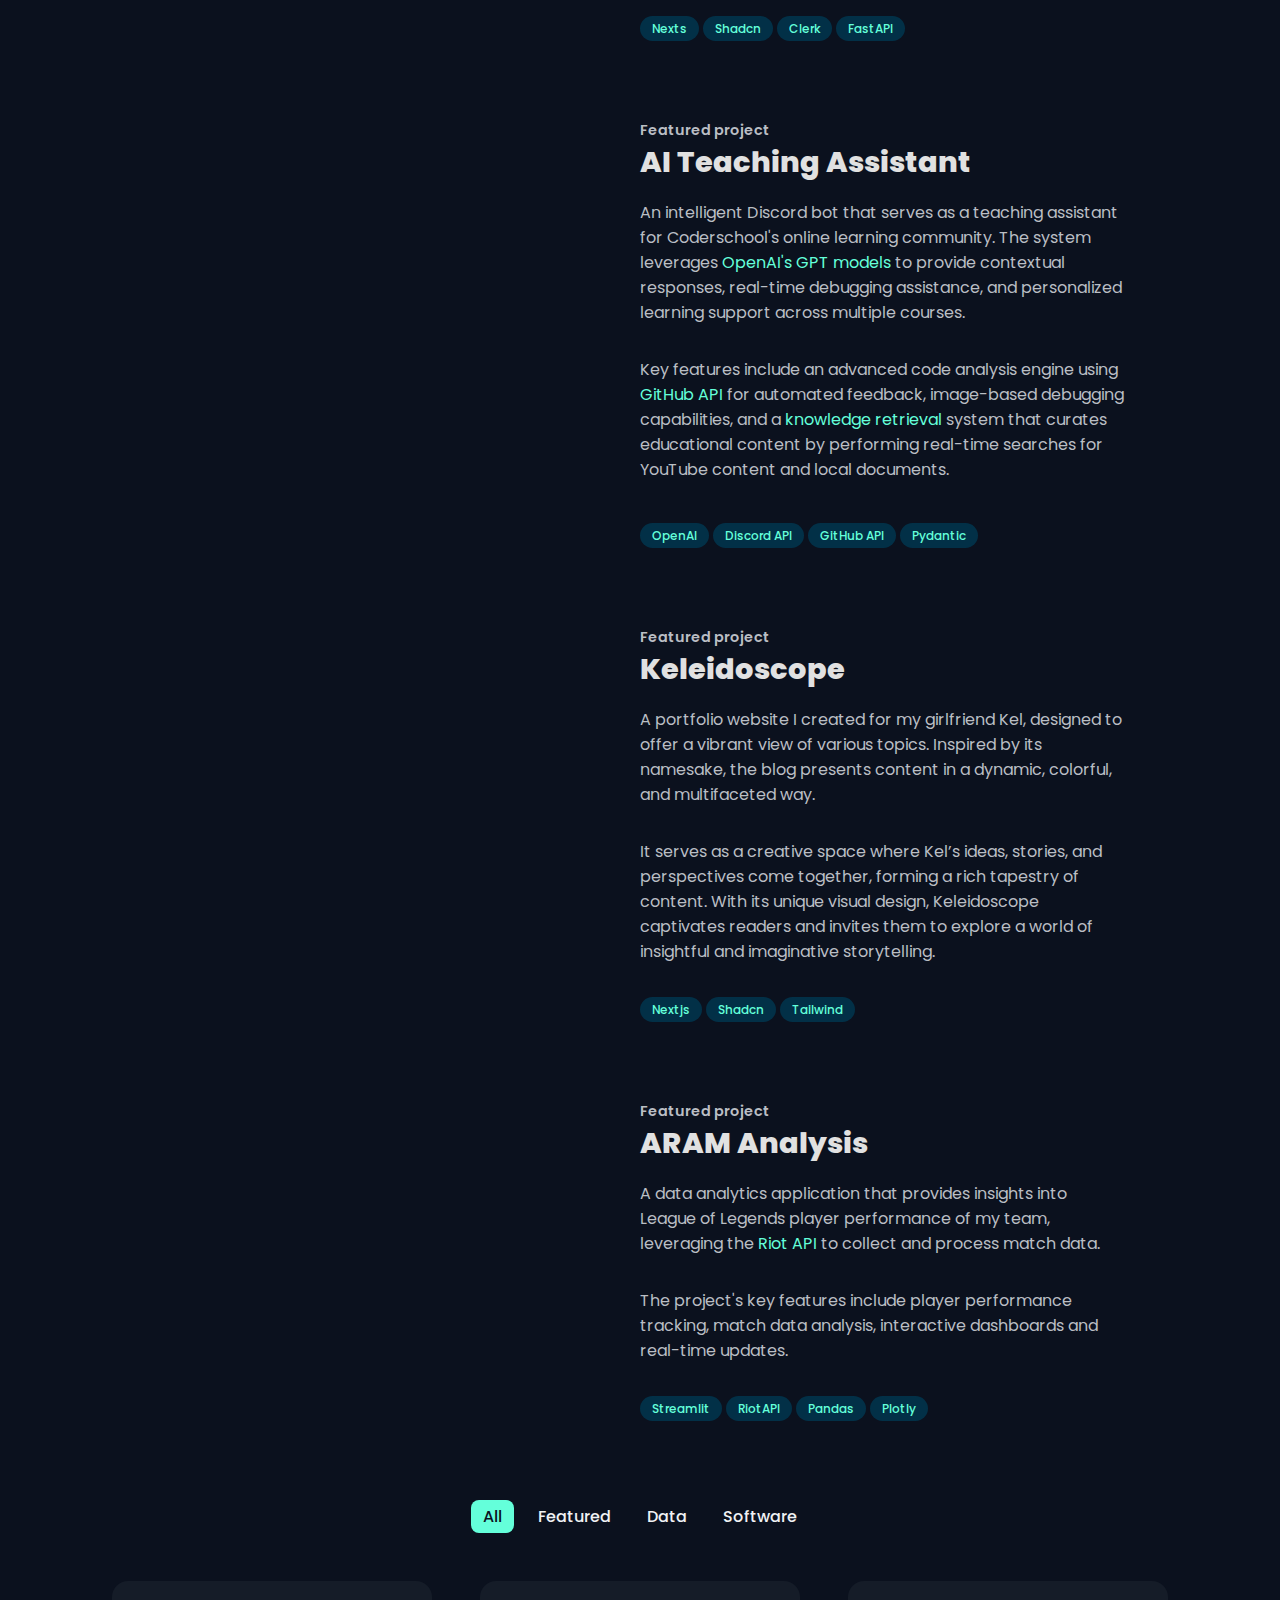
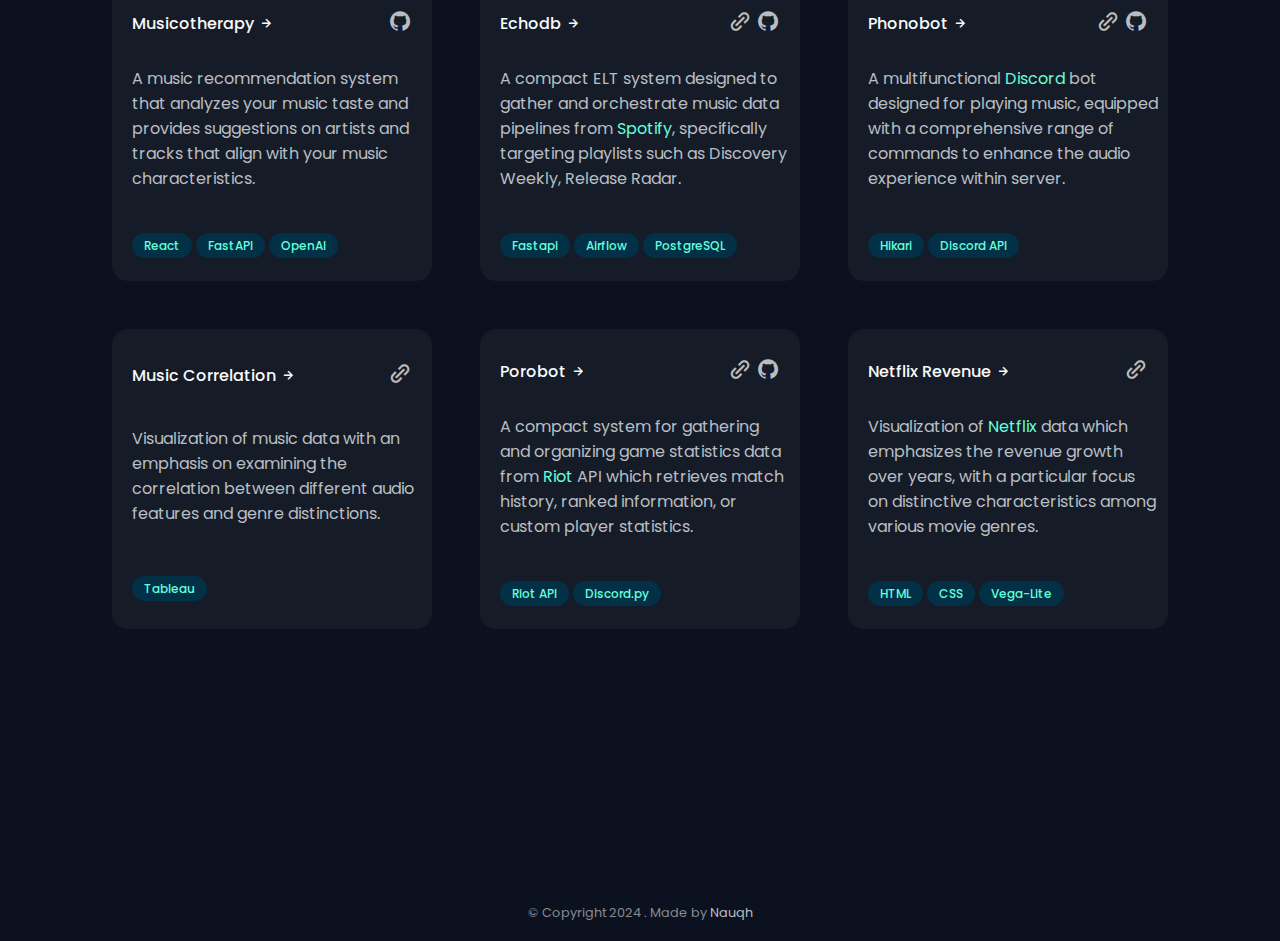
==== commit a91a683a: "feat(problem): add keyboard shortcuts" ====
--- a/index.html
+++ b/index.html
@@ -326,38 +326,51 @@
                 <!-- Timeline Item 1 (Left) -->
                 <div class="timeline-container left">
                     <div class="content">
-                        <span class="timeline-date">2024 - 2026</span>
-                        <h3 class="timeline-title">Master of Data Science</h3>
-                        <p class="timeline-subtitle">
-                            Majored in Applied Data Analytics, Deep Learning
-                        </p>
+                        <div class="timeline-header">
+                            <span class="timeline-date">2024 - 2026</span>
+                            <h3 class="timeline-title" style="display: flex; align-items: center;">
+                                <img src="https://vnis.edu.vn/wp-content/uploads/2021/04/logo-monash-university.jpg"
+                                    alt="GDG Logo"
+                                    style="height: 30px; padding:0.2rem; margin-right: 5px; border-radius: 0.5rem; vertical-align: middle;">
+                                Master of Data Science
+                            </h3>
+                        </div>
                         <p class="timeline-footer">
-                            Monash University, Melbourne, Australia
-                        </p>
-                    </div>
-                </div>
-
-                <!-- Timeline Item 2 (Right) -->
+                            Monash University, Melbourne
+                        </p>
+                    </div>
+                </div>
+
                 <div class="timeline-container right">
                     <div class="content">
-                        <span class="timeline-date">2021 - 2024</span>
-                        <h3 class="timeline-title">Bachelor of Computer Science</h3>
-                        <p class="timeline-subtitle">
-                            Majored in Data Science and Software Development
-                        </p>
+                        <div class="timeline-header">
+                            <span class="timeline-date">2021 - 2024</span>
+                            <h3 class="timeline-title" style="display: flex; align-items: center;">
+                                <img src="https://vnis.edu.vn/wp-content/uploads/2021/04/logo-monash-university.jpg"
+                                    alt="GDG Logo"
+                                    style="height: 30px; padding:0.2rem; margin-right: 5px; border-radius: 0.5rem; vertical-align: middle;">
+                                Bachelor of Computer Science
+                            </h3>
+                        </div>
+
                         <p class="timeline-footer">
-                            Monash University, Melbourne, Australia
+                            Monash University, Melbourne
                         </p>
                     </div>
                 </div>
 
                 <div class="timeline-container left">
                     <div class="content">
-                        <span class="timeline-date">2020 - 2021</span>
-                        <h3 class="timeline-title">Bachelor of Computer Engineering</h3>
-                        <p class="timeline-subtitle">
-                            Majored in Software Development
-                        </p>
+                        <div class="timeline-header">
+                            <span class="timeline-date">2020 - 2021</span>
+                            <h3 class="timeline-title" style="display: flex; align-items: center;">
+                                <img src="https://oisp.hcmut.edu.vn/wp-content/uploads/2020/05/HCMUT-BachKhoa-Logo.png"
+                                    alt="GDG Logo"
+                                    style="height: 30px; padding:0.2rem; margin-right: 5px; border-radius: 0.5rem; vertical-align: middle;">
+                                Bachelor of Computer Engineering
+                            </h3>
+                        </div>
+
                         <p class="timeline-footer">
                             HCMC University of Technology, Vietnam
                         </p>
@@ -371,9 +384,16 @@
             <div class="timeline container">
                 <div class="timeline-container left">
                     <div class="content">
-                        <span class="timeline-date">Oct 2024 ~ Present</span>
-                        <h3 class="timeline-title">CoderSchool</h3>
-                        <h4 class="timeline-position">Automation Engineer</h4>
+                        <div class="timeline-header">
+                            <span class="timeline-date">Oct 2024 ~ Present</span>
+                            <h3 class="timeline-title" style="display: flex; align-items: center;">
+                                <img src="https://encrypted-tbn0.gstatic.com/images?q=tbn:ANd9GcR4wYRJfmTNfxEL77K4o7WZiUU_a4V-VfjulA&s"
+                                    alt="GDG Logo"
+                                    style="height: 30px; padding:0.2rem; margin-right: 5px; border-radius: 0.5rem; vertical-align: middle;">
+                                CoderSchool
+                            </h3>
+                        </div>
+                        <h4 class="timeline-position">Automation Engineer / Mentor</h4>
                         <p class="timeline-subtitle2">
                             Designed and implemented data-driven solutions to enhance educational experiences. My role
                             involves developing and maintaining a new exam platform for data science courses that
@@ -391,12 +411,19 @@
                     </div>
                 </div>
 
-                <!-- Timeline Item 2 (Right) -->
                 <div class="timeline-container right">
                     <div class="content">
-                        <span class="timeline-date">Oct 2020 ~ Present</span>
-                        <h3 class="timeline-title">CoderSchool</h3>
-                        <h4 class="timeline-position">Automation Engineer</h4>
+                        <div class="timeline-header">
+                            <span class="timeline-date">Oct 2020 ~ Present</span>
+                            <h3 class="timeline-title" style="display: flex; align-items: center;">
+                                <img src="https://encrypted-tbn0.gstatic.com/images?q=tbn:ANd9GcSK3nABAhJu-ifLBVYv77Yq58Z-sWAkCxRuiA&s"
+                                    alt="GDG Logo"
+                                    style="height: 30px; padding:0.2rem; margin-right: 5px; border-radius: 0.5rem; vertical-align: middle;">
+                                GDG Monash
+                            </h3>
+
+                        </div>
+                        <h4 class="timeline-position">Operations Officer</h4>
                         <p class="timeline-subtitle2">
                             Organized technical events and workshops on Google technology for club members and the local
                             community.
@@ -414,11 +441,17 @@
                         </p>
                     </div>
                 </div>
-
                 <div class="timeline-container left">
                     <div class="content">
-                        <span class="timeline-date">Mar ~ Nov 2023</span>
-                        <h3 class="timeline-title">Monash IT Faculty</h3>
+                        <div class="timeline-header">
+                            <span class="timeline-date">Mar ~ Nov 2023</span>
+                            <h3 class="timeline-title" style="display: flex; align-items: center;">
+                                <img src="https://vnis.edu.vn/wp-content/uploads/2021/04/logo-monash-university.jpg"
+                                    alt="GDG Logo"
+                                    style="height: 30px; padding:0.2rem; margin-right: 5px; border-radius: 0.5rem; vertical-align: middle;">
+                                Monash IT Faculty
+                            </h3>
+                        </div>
                         <h4 class="timeline-position">Peer Mentor</h4>
                         <p class="timeline-subtitle2">
                             Provided comprehensive knowledge across multiple domains in data science and computer
--- a/assets/css/styles.css
+++ b/assets/css/styles.css
@@ -1002,7 +1002,6 @@
 	.services__container {
 		grid-template-columns: repeat(4, 180px);
 		justify-content: center;
-		column-gap: 0.5rem;
 	}
 
 	.work__container {
@@ -1196,7 +1195,7 @@
 
 .about__data .hover-images img {
 	position: absolute;
-	width: 60%; /* increased size */
+	width: 65%; /* increased size */
 	opacity: 0;
 	transform: scale(0.8);
 	transition: opacity 0.3s ease, transform 0.3s ease;
@@ -1214,14 +1213,42 @@
 	right: 10px;
 }
 
-/* When hovering over the main image, hide the text and show the hover images */
-.featured__img:hover ~ .about__data .text-content {
-	opacity: 0;
-}
-
-.featured__img:hover ~ .about__data .hover-images img {
-	opacity: 1;
-	transform: scale(1);
+@media (hover: hover) {
+	/* Only apply hover effects on devices that support hover */
+	.featured__img:hover ~ .about__data .text-content {
+		opacity: 0;
+	}
+
+	.featured__img:hover ~ .about__data .hover-images img {
+		opacity: 1;
+		transform: scale(1);
+	}
+}
+
+@media screen and (max-width: 768px) {
+	/* For mobile devices */
+	.about__data .hover-images img {
+		width: 80%; /* Make images larger on mobile */
+		position: static; /* Remove absolute positioning */
+		display: block;
+		margin: 1rem auto; /* Center images */
+		opacity: 1; /* Always show images */
+		transform: scale(1);
+	}
+
+	.about__data .hover-images {
+		position: static;
+		margin-top: 2rem;
+	}
+
+	.text-content {
+		opacity: 1 !important; /* Always show text */
+	}
+
+	/* Remove hover instruction on mobile */
+	.hover-instruction {
+		display: none;
+	}
 }
 
 /*========================
@@ -1229,7 +1256,7 @@
 =========================*/
 .timeline {
 	position: relative;
-	max-width: 80vw; /* Adjust to fit your layout */
+	max-width: 90vw;
 	margin: 4rem auto; /* Center and add top/bottom space */
 }
 
@@ -1295,25 +1322,23 @@
 }
 
 /* Timeline text styles */
+.timeline-header {
+	display: flex;
+	justify-content: space-between;
+	align-items: center;
+	margin-bottom: 0.5rem;
+}
+
 /* Left container: title right, date left */
-.timeline-container.left .timeline-date {
-	float: left;
-}
-
-.timeline-container.left .timeline-title {
-	float: right;
+.timeline-container.left .timeline-header {
+	flex-direction: row;
 }
 
 /* Right container: title left, date right */
-.timeline-container.right .timeline-date {
-	float: right;
-}
-
-.timeline-container.right .timeline-title {
-	float: left;
-}
-
-/* Common styles for both */
+.timeline-container.right .timeline-header {
+	flex-direction: row-reverse;
+}
+
 .timeline-date {
 	font-size: 0.75rem;
 	color: var(--first-color);
@@ -1321,10 +1346,10 @@
 }
 
 .timeline-title {
-	font-size: var(--normal-font-size);
 	font-weight: var(--font-medium);
+	font-size: 1rem;
 	color: var(--title-color);
-	margin-bottom: 0.25rem;
+	margin: 0;
 }
 
 .timeline-position {
@@ -1332,7 +1357,6 @@
 	font-size: 1.1rem;
 	font-weight: var(--font-semibold);
 	color: var(--title-color);
-	margin-bottom: 0.25rem;
 }
 
 .timeline-subtitle {
@@ -1373,4 +1397,23 @@
 	.timeline-container.right::before {
 		left: 0;
 	}
-}
+
+	.timeline-header {
+		flex-direction: column;
+		align-items: flex-start;
+		gap: 0.5rem;
+	}
+
+	.timeline-container.left .timeline-header,
+	.timeline-container.right .timeline-header {
+		flex-direction: column;
+	}
+
+	.timeline-container .content {
+		padding: 1rem;
+	}
+
+	.timeline-position {
+		text-align: left;
+	}
+}
